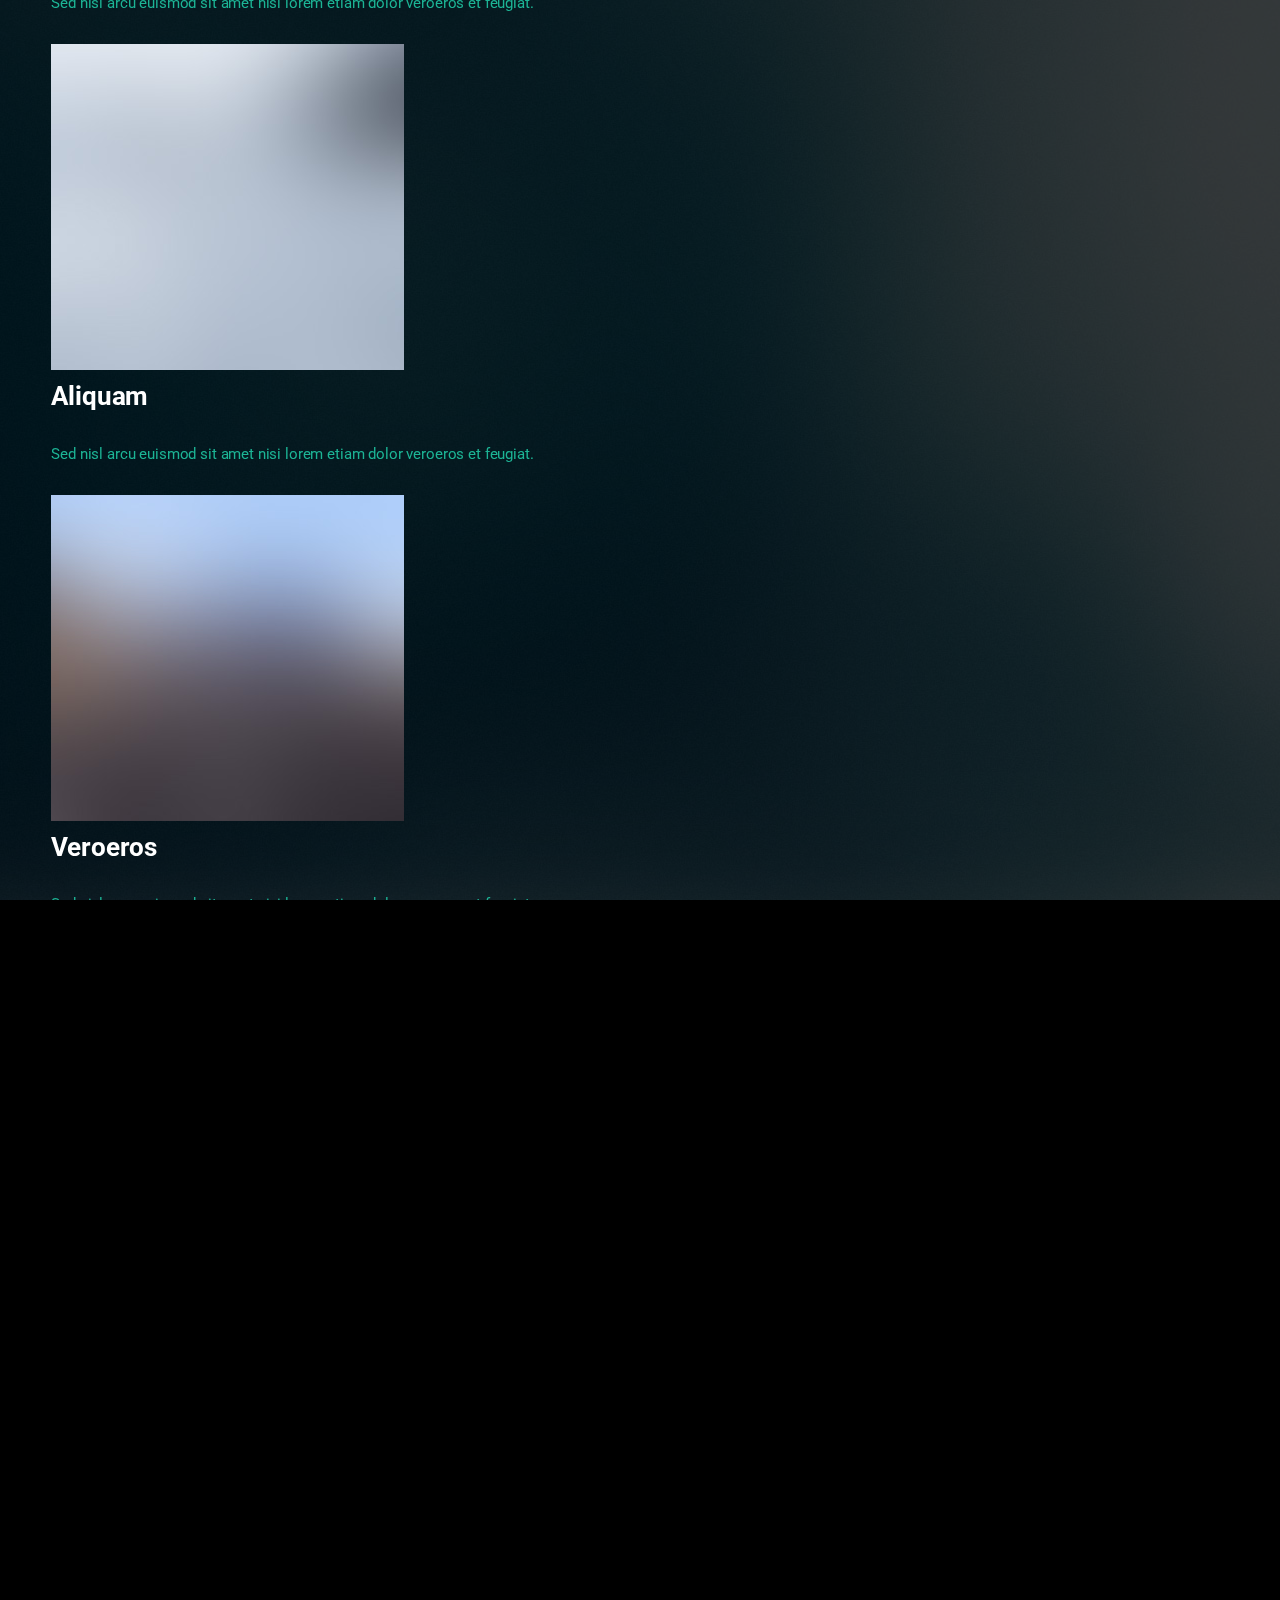
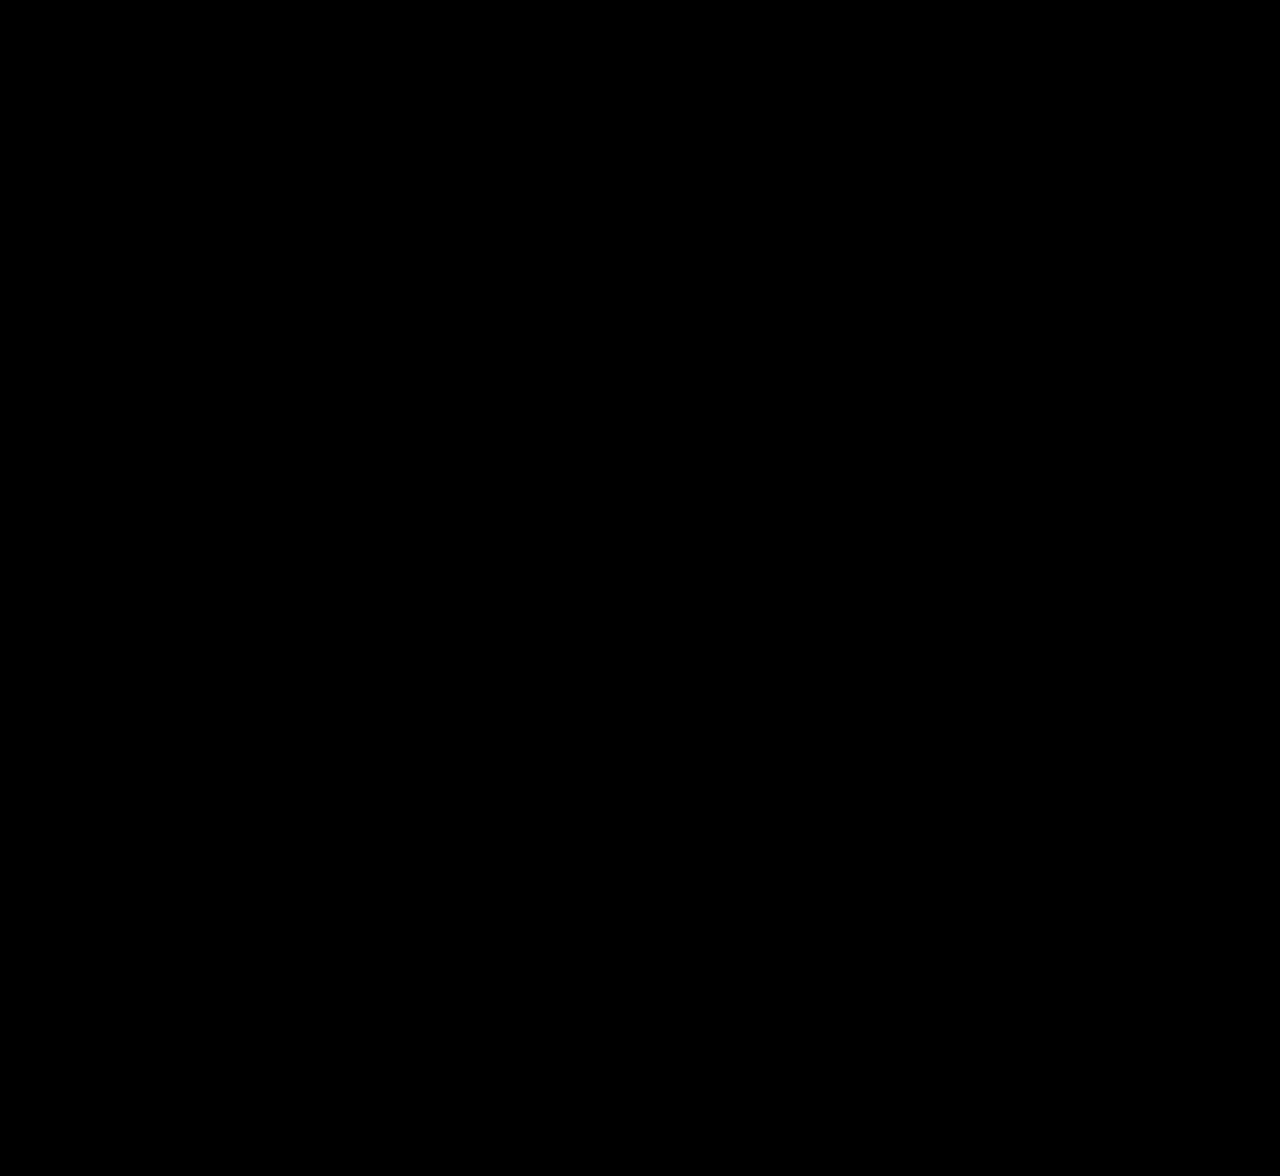
==== index.html @ b175c60c "changes" ====
<!DOCTYPE HTML>
<!--
	Phantom by HTML5 UP
	html5up.net | @n33co
	Free for personal and commercial use under the CCA 3.0 license (html5up.net/license)
-->
<html>
	<head>
		<title>Phantom by HTML5 UP</title>
		<meta charset="utf-8" />
		<meta name="viewport" content="width=device-width, initial-scale=1" />
		<!--[if lte IE 8]><script src="assets/js/ie/html5shiv.js"></script><![endif]-->
		<link rel="stylesheet" href="assets/css/main.css" />
		<!--[if lte IE 9]><link rel="stylesheet" href="assets/css/ie9.css" /><![endif]-->
		<!--[if lte IE 8]><link rel="stylesheet" href="assets/css/ie8.css" /><![endif]-->
	</head>
	<body>
		<!-- Wrapper -->
			<div id="wrapper">

				<!-- Header -->
					<header id="header">
						<div class="inner">

							<!-- Logo -->
								<a href="index.html" class="logo">
									<span class="symbol"><img src="images/logo.svg" alt="" /></span><span class="title">Phantom</span>
								</a>

							<!-- Nav -->
								<nav>
									<ul>
										<li><a href="#menu">Menu</a></li>
									</ul>
								</nav>

						</div>
					</header>

				<!-- Menu -->
					<nav id="menu">
						<h2>Menu</h2>
						<ul>
							<li><a href="index.html">Home</a></li>
							<li><a href="generic.html">Ipsum veroeros</a></li>
							<li><a href="generic.html">Tempus etiam</a></li>
							<li><a href="generic.html">Consequat dolor</a></li>
							<li><a href="elements.html">Elements</a></li>
						</ul>
					</nav>

				<!-- Main -->
					<div id="main">
						<div class="inner">
							<header>
								<h1>This is Phantom, a free, fully responsive site<br />
								template designed by <a href="http://html5up.net">HTML5 UP</a>.</h1>
								<p>Etiam quis viverra lorem, in semper lorem. Sed nisl arcu euismod sit amet nisi euismod sed cursus arcu elementum ipsum arcu vivamus quis venenatis orci lorem ipsum et magna feugiat veroeros aliquam. Lorem ipsum dolor sit amet nullam dolore.</p>
							</header>
							<section class="tiles">
								<article class="style1">
									<span class="image">
										<img src="http://i.imgur.com/igQpORi.jpg" alt="" />
									</span>
									<a href="generic.html">
										<h2>Magna</h2>
										<div class="content">
											<p>Sed nisl arcu euismod sit amet nisi lorem etiam dolor veroeros et feugiat.</p>
										</div>
									</a>
								</article>
								<article class="style2">
									<span class="image">
										<img src="<iframe width="560" height="315" src="https://www.youtube.com/embed/8dVjSvLzD1I" frameborder="0" allowfullscreen></iframe>" alt="" />
									</span>
									<a href="generic.html">
										<h2>Lorem</h2>
										<div class="content">
											<p>Sed nisl arcu euismod sit amet nisi lorem etiam dolor veroeros et feugiat.</p>
										</div>
									</a>
								</article>
								<article class="style3">
									<span class="image">
										<img src="images/pic03.jpg" alt="" />
									</span>
									<a href="generic.html">
										<h2>Feugiat</h2>
										<div class="content">
											<p>Sed nisl arcu euismod sit amet nisi lorem etiam dolor veroeros et feugiat.</p>
										</div>
									</a>
								</article>
								<article class="style4">
									<span class="image">
										<img src="images/pic04.jpg" alt="" />
									</span>
									<a href="generic.html">
										<h2>Tempus</h2>
										<div class="content">
											<p>Sed nisl arcu euismod sit amet nisi lorem etiam dolor veroeros et feugiat.</p>
										</div>
									</a>
								</article>
								<article class="style5">
									<span class="image">
										<img src="images/pic05.jpg" alt="" />
									</span>
									<a href="generic.html">
										<h2>Aliquam</h2>
										<div class="content">
											<p>Sed nisl arcu euismod sit amet nisi lorem etiam dolor veroeros et feugiat.</p>
										</div>
									</a>
								</article>
								<article class="style6">
									<span class="image">
										<img src="images/pic06.jpg" alt="" />
									</span>
									<a href="generic.html">
										<h2>Veroeros</h2>
										<div class="content">
											<p>Sed nisl arcu euismod sit amet nisi lorem etiam dolor veroeros et feugiat.</p>
										</div>
									</a>
								</article>
								<article class="style2">
									<span class="image">
										<img src="<iframe width="560" height="315" src="https://www.youtube.com/embed/8dVjSvLzD1I" frameborder="0" allowfullscreen></iframe>" alt" />
									</span>
									<a href="generic.html">
										<h2>Ipsum</h2>
										<div class="content">
											<p>Sed nisl arcu euismod sit amet nisi lorem etiam dolor veroeros et feugiat.</p>
										</div>
									</a>
								</article>
								<article class="style3">
									<span class="image">
										<img src="images/pic08.jpg" alt="" />
									</span>
									<a href="generic.html">
										<h2>Dolor</h2>
										<div class="content">
											<p>Sed nisl arcu euismod sit amet nisi lorem etiam dolor veroeros et feugiat.</p>
										</div>
									</a>
								</article>
								<article class="style1">
									<span class="image">
										<img src="images/pic09.jpg" alt="" />
									</span>
									<a href="generic.html">
										<h2>Nullam</h2>
										<div class="content">
											<p>Sed nisl arcu euismod sit amet nisi lorem etiam dolor veroeros et feugiat.</p>
										</div>
									</a>
								</article>
								<article class="style5">
									<span class="image">
										<img src="<iframe width="560" height="315" src="https://www.youtube.com/embed/8dVjSvLzD1I" frameborder="0" allowfullscreen></iframe>" alt="" />
									</span>
									<a href="generic.html">
										<h2>Ultricies</h2>
										<div class="content">
											<p>Sed nisl arcu euismod sit amet nisi lorem etiam dolor veroeros et feugiat.</p>
										</div>
									</a>
								</article>
								<article class="style6">
									<span class="image">
										<img src="http://i.imgur.com/igQpORi.jpg" alt="" />
									</span>
									<a href="generic.html">
										<h2>Dictum</h2>
										<div class="content">
											<p>Sed nisl arcu euismod sit amet nisi lorem etiam dolor veroeros et feugiat.</p>
										</div>
									</a>
								</article>
								<article class="style4">
									<span class="image">
										<img src="images/pic12.jpg" alt="" />
									</span>
									<a href="generic.html">
										<h2>Pretium</h2>
										<div class="content">
											<p>Sed nisl arcu euismod sit amet nisi lorem etiam dolor veroeros et feugiat.</p>
										</div>
									</a>
								</article>
							</section>
						</div>
					</div>

				<!-- Footer -->
					<footer id="footer">
						<div class="inner">
							<section>
								<h2>Get in touch</h2>
								<form method="post" action="#">
									<div class="field half first">
										<input type="text" name="name" id="name" placeholder="Name" />
									</div>
									<div class="field half">
										<input type="email" name="email" id="email" placeholder="Email" />
									</div>
									<div class="field">
										<textarea name="message" id="message" placeholder="Message"></textarea>
									</div>
									<ul class="actions">
										<li><input type="submit" value="Send" class="special" /></li>
									</ul>
								</form>
							</section>
							<section>
								<h2>Follow</h2>
								<ul class="icons">
									<li><a href="#" class="icon style2 fa-twitter"><span class="label">Twitter</span></a></li>
									<li><a href="#" class="icon style2 fa-facebook"><span class="label">Facebook</span></a></li>
									<li><a href="#" class="icon style2 fa-instagram"><span class="label">Instagram</span></a></li>
									<li><a href="#" class="icon style2 fa-dribbble"><span class="label">Dribbble</span></a></li>
									<li><a href="#" class="icon style2 fa-github"><span class="label">GitHub</span></a></li>
									<li><a href="#" class="icon style2 fa-500px"><span class="label">500px</span></a></li>
									<li><a href="#" class="icon style2 fa-phone"><span class="label">Phone</span></a></li>
									<li><a href="#" class="icon style2 fa-envelope-o"><span class="label">Email</span></a></li>
								</ul>
							</section>
							<ul class="copyright">
								<li>&copy; Untitled. All rights reserved</li><li>Design: <a href="http://html5up.net">HTML5 UP</a></li>
							</ul>
						</div>
					</footer>

			</div>

		<!-- Scripts -->
			<script src="assets/js/jquery.min.js"></script>
			<script src="assets/js/skel.min.js"></script>
			<script src="assets/js/util.js"></script>
			<!--[if lte IE 8]><script src="assets/js/ie/respond.min.js"></script><![endif]-->
			<script src="assets/js/main.js"></script>

	</body>
</html>
---- assets/css/main.css ----
@import url(font-awesome.min.css);
@import url("http://fonts.googleapis.com/css?family=Roboto:400,700");

/*
	Eventually by HTML5 UP
	html5up.net | @n33co
	Free for personal and commercial use under the CCA 3.0 license (html5up.net/license)
*/

/* Reset */

	html, body, div, span, applet, object, iframe, h1, h2, h3, h4, h5, h6, p, blockquote, pre, a, abbr, acronym, address, big, cite, code, del, dfn, em, img, ins, kbd, q, s, samp, small, strike, strong, sub, sup, tt, var, b, u, i, center, dl, dt, dd, ol, ul, li, fieldset, form, label, legend, table, caption, tbody, tfoot, thead, tr, th, td, article, aside, canvas, details, embed, figure, figcaption, footer, header, hgroup, menu, nav, output, ruby, section, summary, time, mark, audio, video {
		margin: 0;
		padding: 0;
		border: 0;
		font-size: 100%;
		font: inherit;
		vertical-align: baseline;
	}

	article, aside, details, figcaption, figure, footer, header, hgroup, menu, nav, section {
		display: block;
	}

	body {
		line-height: 1;
	}

	ol, ul {
		list-style: none;
	}

	blockquote, q {
		quotes: none;
	}

	blockquote:before, blockquote:after, q:before, q:after {
		content: '';
		content: none;
	}

	table {
		border-collapse: collapse;
		border-spacing: 0;
	}

	body {
		-webkit-text-size-adjust: none;
	}

/* Box Model */

	*, *:before, *:after {
		-moz-box-sizing: border-box;
		-webkit-box-sizing: border-box;
		box-sizing: border-box;
	}

/* Basic */

	@-ms-viewport {
		width: device-width;
	}

	body {
		-ms-overflow-style: scrollbar;
	}

	@media screen and (max-width: 480px) {

		html, body {
			min-width: 320px;
		}

	}

	html, body {
		height: 100%;
		overflow-x: hidden;
		width: 100%;
	}

		@media screen and (max-height: 640px) {

			html, body {
				height: auto;
				min-height: 100%;
			}

		}

	body {
		display: -moz-flex;
		display: -webkit-flex;
		display: -ms-flex;
		display: flex;
		-moz-flex-direction: column;
		-webkit-flex-direction: column;
		-ms-flex-direction: column;
		flex-direction: column;
		-moz-justify-content: center;
		-webkit-justify-content: center;
		-ms-justify-content: center;
		justify-content: center;
		background-color: #000;
		padding: 6em 4em 4em 4em;
	}

		body > * {
			position: relative;
			z-index: 2;
		}

		body.is-loading *, body.is-loading *:before, body.is-loading *:after {
			-moz-animation: none !important;
			-webkit-animation: none !important;
			-ms-animation: none !important;
			animation: none !important;
			-moz-transition: none !important;
			-webkit-transition: none !important;
			-ms-transition: none !important;
			transition: none !important;
		}

		@media screen and (max-width: 1680px) {

			body {
				padding: 6em 3.5em 3.5em 3.5em;
			}

		}

		@media screen and (max-width: 736px) {

			body {
				padding: 5em 2em 2em 2em;
			}

		}

		@media screen and (max-width: 360px) {

			body {
				padding: 5em 1.25em 1.25em 1.25em;
			}

		}

/* BG */

	#bg {
		-moz-transition: opacity 2s ease-in-out;
		-webkit-transition: opacity 2s ease-in-out;
		-ms-transition: opacity 2s ease-in-out;
		transition: opacity 2s ease-in-out;
		height: 100%;
		left: 0;
		opacity: 0.25;
		position: fixed;
		top: 0;
		width: 100%;
		z-index: 1;
	}

		#bg div {
			-moz-transition: opacity 3s ease, visibility 3s;
			-webkit-transition: opacity 3s ease, visibility 3s;
			-ms-transition: opacity 3s ease, visibility 3s;
			transition: opacity 3s ease, visibility 3s;
			background-size: cover;
			height: 100%;
			left: 0;
			opacity: 0;
			position: absolute;
			top: 0;
			visibility: hidden;
			width: 150%;
		}

			#bg div.visible {
				-moz-animation: bg 45s linear infinite;
				-webkit-animation: bg 45s linear infinite;
				-ms-animation: bg 45s linear infinite;
				animation: bg 45s linear infinite;
				opacity: 1;
				visibility: visible;
				z-index: 1;
			}

				#bg div.visible.top {
					z-index: 2;
				}

				@media screen and (max-width: 1280px) {

					#bg div.visible {
						-moz-animation: bg 29.25s linear infinite;
						-webkit-animation: bg 29.25s linear infinite;
						-ms-animation: bg 29.25s linear infinite;
						animation: bg 29.25s linear infinite;
					}

				}

				@media screen and (max-width: 736px) {

					#bg div.visible {
						-moz-animation: bg 18s linear infinite;
						-webkit-animation: bg 18s linear infinite;
						-ms-animation: bg 18s linear infinite;
						animation: bg 18s linear infinite;
					}

				}

			#bg div:only-child {
				-moz-animation-direction: alternate !important;
				-webkit-animation-direction: alternate !important;
				-ms-animation-direction: alternate !important;
				animation-direction: alternate !important;
			}

		body.is-loading #bg {
			opacity: 0;
		}

	@-moz-keyframes bg {
		0% {
			-moz-transform: translateX(0);
			-webkit-transform: translateX(0);
			-ms-transform: translateX(0);
			transform: translateX(0);
		}

		100% {
			-moz-transform: translateX(-25%);
			-webkit-transform: translateX(-25%);
			-ms-transform: translateX(-25%);
			transform: translateX(-25%);
		}
	}

	@-webkit-keyframes bg {
		0% {
			-moz-transform: translateX(0);
			-webkit-transform: translateX(0);
			-ms-transform: translateX(0);
			transform: translateX(0);
		}

		100% {
			-moz-transform: translateX(-25%);
			-webkit-transform: translateX(-25%);
			-ms-transform: translateX(-25%);
			transform: translateX(-25%);
		}
	}

	@-ms-keyframes bg {
		0% {
			-moz-transform: translateX(0);
			-webkit-transform: translateX(0);
			-ms-transform: translateX(0);
			transform: translateX(0);
		}

		100% {
			-moz-transform: translateX(-25%);
			-webkit-transform: translateX(-25%);
			-ms-transform: translateX(-25%);
			transform: translateX(-25%);
		}
	}

	@keyframes bg {
		0% {
			-moz-transform: translateX(0);
			-webkit-transform: translateX(0);
			-ms-transform: translateX(0);
			transform: translateX(0);
		}

		100% {
			-moz-transform: translateX(-25%);
			-webkit-transform: translateX(-25%);
			-ms-transform: translateX(-25%);
			transform: translateX(-25%);
		}
	}

/* Type */

	body, input, select, textarea {
		color: rgba(255, 255, 255, 0.75);
		font-family: "Roboto", sans-serif;
		font-size: 16pt;
		font-weight: 400;
		letter-spacing: -0.01em;
		line-height: 1.65em;
	}

		@media screen and (max-width: 1680px) {

			body, input, select, textarea {
				font-size: 12pt;
			}

		}

		@media screen and (max-width: 1280px) {

			body, input, select, textarea {
				font-size: 11pt;
			}

		}

		@media screen and (max-width: 980px) {

			body, input, select, textarea {
				font-size: 12pt;
			}

		}

		@media screen and (max-width: 736px) {

			body, input, select, textarea {
				font-size: 12pt;
			}

		}

		@media screen and (max-width: 480px) {

			body, input, select, textarea {
				font-size: 12pt;
			}

		}

	a {
		-moz-transition: border-bottom-color 0.2s ease, color 0.2s ease;
		-webkit-transition: border-bottom-color 0.2s ease, color 0.2s ease;
		-ms-transition: border-bottom-color 0.2s ease, color 0.2s ease;
		transition: border-bottom-color 0.2s ease, color 0.2s ease;
		border-bottom: dotted 1px rgba(255, 255, 255, 0.25);
		color: #1cb495;
		text-decoration: none;
	}

		a:hover {
			border-bottom-color: transparent;
			color: #1cb495 !important;
			text-decoration: none;
		}

	strong, b {
		color: #fff;
		font-weight: 700;
	}

	em, i {
		font-style: italic;
	}

	p {
		margin: 0 0 2em 0;
	}

	h1, h2, h3, h4, h5, h6 {
		color: #fff;
		font-weight: 700;
		line-height: 1em;
		margin: 0 0 1em 0;
	}

		h1 a, h2 a, h3 a, h4 a, h5 a, h6 a {
			color: inherit;
			text-decoration: none;
		}

	h1 {
		font-size: 2.5em;
		line-height: 1.25em;
	}

	h2 {
		font-size: 1.75em;
		line-height: 1.5em;
	}

	h3 {
		font-size: 1.35em;
		line-height: 1.5em;
	}

	h4 {
		font-size: 1.1em;
		line-height: 1.5em;
	}

	h5 {
		font-size: 0.9em;
		line-height: 1.5em;
	}

	h6 {
		font-size: 0.7em;
		line-height: 1.5em;
	}

	sub {
		font-size: 0.8em;
		position: relative;
		top: 0.5em;
	}

	sup {
		font-size: 0.8em;
		position: relative;
		top: -0.5em;
	}

	blockquote {
		border-left: solid 8px rgba(255, 255, 255, 0.35);
		font-style: italic;
		margin: 0 0 2em 0;
		padding: 0.5em 0 0.5em 2em;
	}

	code {
		background: rgba(255, 255, 255, 0.125);
		border-radius: 6px;
		border: solid 2px rgba(255, 255, 255, 0.35);
		font-family: "Courier New", monospace;
		font-size: 0.9em;
		margin: 0 0.25em;
		padding: 0.25em 0.65em;
	}

	pre {
		-webkit-overflow-scrolling: touch;
		font-family: "Courier New", monospace;
		font-size: 0.9em;
		margin: 0 0 2em 0;
	}

		pre code {
			display: block;
			line-height: 1.75em;
			padding: 1em 1.5em;
			overflow-x: auto;
		}

	hr {
		border: 0;
		border-bottom: solid 2px rgba(255, 255, 255, 0.35);
		margin: 2em 0;
	}

		hr.major {
			margin: 3em 0;
		}

/* Section/Article */

	section.special, article.special {
		text-align: center;
	}

	header p {
		color: rgba(255, 255, 255, 0.5);
		position: relative;
		margin: 0 0 1.5em 0;
	}

	header h2 + p {
		font-size: 1.25em;
		margin-top: -1em;
		line-height: 1.5em;
	}

	header h3 + p {
		font-size: 1.1em;
		margin-top: -0.8em;
		line-height: 1.5em;
	}

	header h4 + p,
	header h5 + p,
	header h6 + p {
		font-size: 0.9em;
		margin-top: -0.6em;
		line-height: 1.5em;
	}

	@media screen and (max-width: 980px) {

		header br {
			display: none;
		}

	}

	@media screen and (max-width: 736px) {

		header br {
			display: inline;
		}

	}

	@media screen and (max-width: 480px) {

		header br {
			display: none;
		}

	}

/* Icon */

	.icon {
		text-decoration: none;
		border-bottom: none;
		position: relative;
	}

		.icon:before {
			-moz-osx-font-smoothing: grayscale;
			-webkit-font-smoothing: antialiased;
			font-family: FontAwesome;
			font-style: normal;
			font-weight: normal;
			text-transform: none !important;
		}

		.icon > .label {
			display: none;
		}

/* List */

	ol {
		list-style: decimal;
		margin: 0 0 2em 0;
		padding-left: 1.25em;
	}

		ol li {
			padding-left: 0.25em;
		}

	ul {
		list-style: disc;
		margin: 0 0 2em 0;
		padding-left: 1em;
	}

		ul li {
			padding-left: 0.5em;
		}

		ul.icons {
			cursor: default;
			list-style: none;
			padding-left: 0;
		}

			ul.icons li {
				display: inline-block;
				padding: 0 1em 0 0;
			}

				ul.icons li:last-child {
					padding-right: 0;
				}

				ul.icons li .icon:before {
					font-size: 1.25em;
				}

				ul.icons li a {
					color: inherit;
				}

/* Form */

	form {
		margin: 0 0 2em 0;
	}

		form .message {
			text-decoration: none;
			-moz-transition: opacity 0.2s ease-in-out, -moz-transform 0.2s ease-in-out;
			-webkit-transition: opacity 0.2s ease-in-out, -webkit-transform 0.2s ease-in-out;
			-ms-transition: opacity 0.2s ease-in-out, -ms-transform 0.2s ease-in-out;
			transition: opacity 0.2s ease-in-out, transform 0.2s ease-in-out;
			-moz-transform: scale(1.05);
			-webkit-transform: scale(1.05);
			-ms-transform: scale(1.05);
			transform: scale(1.05);
			height: 2.75em;
			line-height: 2.75em;
			opacity: 0;
		}

			form .message:before {
				-moz-osx-font-smoothing: grayscale;
				-webkit-font-smoothing: antialiased;
				font-family: FontAwesome;
				font-style: normal;
				font-weight: normal;
				text-transform: none !important;
			}

			form .message:before {
				margin-right: 0.5em;
			}

			form .message.visible {
				-moz-transform: scale(1);
				-webkit-transform: scale(1);
				-ms-transform: scale(1);
				transform: scale(1);
				opacity: 1;
			}

			form .message.success {
				color: #1cb495;
			}

				form .message.success:before {
					content: '\f00c';
				}

			form .message.failure {
				color: #ff2361;
			}

				form .message.failure:before {
					content: '\f119';
				}

	label {
		color: #fff;
		display: block;
		font-size: 0.9em;
		font-weight: 700;
		margin: 0 0 1em 0;
	}

	@-moz-keyframes focus {
		0% {
			-moz-transform: scale(1);
			-webkit-transform: scale(1);
			-ms-transform: scale(1);
			transform: scale(1);
		}

		50% {
			-moz-transform: scale(1.025);
			-webkit-transform: scale(1.025);
			-ms-transform: scale(1.025);
			transform: scale(1.025);
		}

		100% {
			-moz-transform: scale(1);
			-webkit-transform: scale(1);
			-ms-transform: scale(1);
			transform: scale(1);
		}
	}

	@-webkit-keyframes focus {
		0% {
			-moz-transform: scale(1);
			-webkit-transform: scale(1);
			-ms-transform: scale(1);
			transform: scale(1);
		}

		50% {
			-moz-transform: scale(1.025);
			-webkit-transform: scale(1.025);
			-ms-transform: scale(1.025);
			transform: scale(1.025);
		}

		100% {
			-moz-transform: scale(1);
			-webkit-transform: scale(1);
			-ms-transform: scale(1);
			transform: scale(1);
		}
	}

	@-ms-keyframes focus {
		0% {
			-moz-transform: scale(1);
			-webkit-transform: scale(1);
			-ms-transform: scale(1);
			transform: scale(1);
		}

		50% {
			-moz-transform: scale(1.025);
			-webkit-transform: scale(1.025);
			-ms-transform: scale(1.025);
			transform: scale(1.025);
		}

		100% {
			-moz-transform: scale(1);
			-webkit-transform: scale(1);
			-ms-transform: scale(1);
			transform: scale(1);
		}
	}

	@keyframes focus {
		0% {
			-moz-transform: scale(1);
			-webkit-transform: scale(1);
			-ms-transform: scale(1);
			transform: scale(1);
		}

		50% {
			-moz-transform: scale(1.025);
			-webkit-transform: scale(1.025);
			-ms-transform: scale(1.025);
			transform: scale(1.025);
		}

		100% {
			-moz-transform: scale(1);
			-webkit-transform: scale(1);
			-ms-transform: scale(1);
			transform: scale(1);
		}
	}

	input[type="text"],
	input[type="password"],
	input[type="email"],
	select,
	textarea {
		-moz-appearance: none;
		-webkit-appearance: none;
		-ms-appearance: none;
		appearance: none;
		-moz-transform: scale(1);
		-webkit-transform: scale(1);
		-ms-transform: scale(1);
		transform: scale(1);
		-moz-transition: border-color 0.2s ease, background-color 0.2s ease;
		-webkit-transition: border-color 0.2s ease, background-color 0.2s ease;
		-ms-transition: border-color 0.2s ease, background-color 0.2s ease;
		transition: border-color 0.2s ease, background-color 0.2s ease;
		background-color: transparent;
		border-radius: 6px;
		border: none;
		border: solid 2px rgba(255, 255, 255, 0.35);
		color: inherit;
		display: block;
		outline: 0;
		padding: 0 1em;
		text-decoration: none;
		width: 100%;
	}

		input[type="text"]:invalid,
		input[type="password"]:invalid,
		input[type="email"]:invalid,
		select:invalid,
		textarea:invalid {
			box-shadow: none;
		}

		input[type="text"]:focus,
		input[type="password"]:focus,
		input[type="email"]:focus,
		select:focus,
		textarea:focus {
			-moz-animation: focus 0.1s;
			-webkit-animation: focus 0.1s;
			-ms-animation: focus 0.1s;
			animation: focus 0.1s;
			background-color: rgba(255, 255, 255, 0.125);
			border-color: #1cb495;
		}

	.select-wrapper {
		text-decoration: none;
		display: block;
		position: relative;
	}

		.select-wrapper:before {
			-moz-osx-font-smoothing: grayscale;
			-webkit-font-smoothing: antialiased;
			font-family: FontAwesome;
			font-style: normal;
			font-weight: normal;
			text-transform: none !important;
		}

		.select-wrapper:before {
			color: rgba(255, 255, 255, 0.35);
			content: '\f078';
			display: block;
			height: 2.75em;
			line-height: 2.75em;
			pointer-events: none;
			position: absolute;
			right: 0;
			text-align: center;
			top: 0;
			width: 2.75em;
		}

		.select-wrapper select::-ms-expand {
			display: none;
		}

	input[type="text"],
	input[type="password"],
	input[type="email"],
	select {
		height: 2.75em;
	}

	textarea {
		padding: 0.75em 1em;
	}

	input[type="checkbox"],
	input[type="radio"] {
		-moz-appearance: none;
		-webkit-appearance: none;
		-ms-appearance: none;
		appearance: none;
		display: block;
		float: left;
		margin-right: -2em;
		opacity: 0;
		width: 1em;
		z-index: -1;
	}

		input[type="checkbox"] + label,
		input[type="radio"] + label {
			text-decoration: none;
			color: rgba(255, 255, 255, 0.75);
			cursor: pointer;
			display: inline-block;
			font-size: 1em;
			font-weight: 400;
			padding-left: 2.4em;
			padding-right: 0.75em;
			position: relative;
		}

			input[type="checkbox"] + label:before,
			input[type="radio"] + label:before {
				-moz-osx-font-smoothing: grayscale;
				-webkit-font-smoothing: antialiased;
				font-family: FontAwesome;
				font-style: normal;
				font-weight: normal;
				text-transform: none !important;
			}

			input[type="checkbox"] + label:before,
			input[type="radio"] + label:before {
				background: rgba(255, 255, 255, 0.125);
				border-radius: 6px;
				border: solid 2px rgba(255, 255, 255, 0.35);
				content: '';
				display: inline-block;
				height: 1.65em;
				left: 0;
				line-height: 1.58125em;
				position: absolute;
				text-align: center;
				top: 0;
				width: 1.65em;
			}

		input[type="checkbox"]:checked + label:before,
		input[type="radio"]:checked + label:before {
			background: #1cb495;
			border-color: #1cb495;
			color: #ffffff;
			content: '\f00c';
		}

		input[type="checkbox"]:focus + label:before,
		input[type="radio"]:focus + label:before {
			border-color: #1cb495;
			box-shadow: 0 0 0 2px #1cb495;
		}

	input[type="checkbox"] + label:before {
		border-radius: 6px;
	}

	input[type="radio"] + label:before {
		border-radius: 100%;
	}

	::-webkit-input-placeholder {
		color: rgba(255, 255, 255, 0.5) !important;
		opacity: 1.0;
	}

	:-moz-placeholder {
		color: rgba(255, 255, 255, 0.5) !important;
		opacity: 1.0;
	}

	::-moz-placeholder {
		color: rgba(255, 255, 255, 0.5) !important;
		opacity: 1.0;
	}

	:-ms-input-placeholder {
		color: rgba(255, 255, 255, 0.5) !important;
		opacity: 1.0;
	}

	.formerize-placeholder {
		color: rgba(255, 255, 255, 0.5) !important;
		opacity: 1.0;
	}

/* Button */

	input[type="submit"],
	input[type="reset"],
	input[type="button"],
	button,
	.button {
		-moz-appearance: none;
		-webkit-appearance: none;
		-ms-appearance: none;
		appearance: none;
		-moz-transition: background-color 0.2s ease-in-out, color 0.2s ease-in-out, opacity 0.2s ease-in-out;
		-webkit-transition: background-color 0.2s ease-in-out, color 0.2s ease-in-out, opacity 0.2s ease-in-out;
		-ms-transition: background-color 0.2s ease-in-out, color 0.2s ease-in-out, opacity 0.2s ease-in-out;
		transition: background-color 0.2s ease-in-out, color 0.2s ease-in-out, opacity 0.2s ease-in-out;
		background-color: #1cb495;
		border-radius: 6px;
		border: 0;
		color: #ffffff !important;
		cursor: pointer;
		display: inline-block;
		font-weight: 700;
		height: 2.75em;
		line-height: 2.75em;
		padding: 0 1.125em;
		text-align: center;
		text-decoration: none;
		white-space: nowrap;
	}

		input[type="submit"]:hover,
		input[type="reset"]:hover,
		input[type="button"]:hover,
		button:hover,
		.button:hover {
			background-color: #1fcaa7;
		}

		input[type="submit"]:active,
		input[type="reset"]:active,
		input[type="button"]:active,
		button:active,
		.button:active {
			background-color: #199e83;
		}

		input[type="submit"].disabled, input[type="submit"]:disabled,
		input[type="reset"].disabled,
		input[type="reset"]:disabled,
		input[type="button"].disabled,
		input[type="button"]:disabled,
		button.disabled,
		button:disabled,
		.button.disabled,
		.button:disabled {
			opacity: 0.5;
		}

		@media screen and (max-width: 480px) {

			input[type="submit"],
			input[type="reset"],
			input[type="button"],
			button,
			.button {
				padding: 0;
			}

		}

/* Header */

	#header h1 {
		font-size: 3.25em;
		margin: 0 0 0.55em 0;
	}

	#header p {
		font-size: 1.35em;
		line-height: 1.65em;
	}

	#header a {
		color: inherit;
	}

	@media screen and (max-width: 736px) {

		#header h1 {
			font-size: 2em;
		}

		#header p {
			font-size: 1em;
		}

	}

	@media screen and (max-width: 480px) {

		#header {
			margin: 0 0 1em 0;
		}

	}

/* Signup Form */

	#signup-form {
		display: -moz-flex;
		display: -webkit-flex;
		display: -ms-flex;
		display: flex;
		position: relative;
	}

		#signup-form input[type="text"],
		#signup-form input[type="password"],
		#signup-form input[type="email"] {
			width: 18em;
		}

		#signup-form > * {
			margin: 0 0 0 1em;
		}

		#signup-form > :first-child {
			margin: 0 0 0 0;
		}

		@media screen and (max-width: 480px) {

			#signup-form {
				-moz-flex-direction: column;
				-webkit-flex-direction: column;
				-ms-flex-direction: column;
				flex-direction: column;
			}

				#signup-form input[type="type"],
				#signup-form input[type="password"],
				#signup-form input[type="email"] {
					width: 100%;
				}

				#signup-form > * {
					margin: 1.25em 0 0 0;
				}

				#signup-form .message {
					bottom: -1.5em;
					font-size: 0.9em;
					height: 1em;
					left: 0;
					line-height: inherit;
					margin-top: 0;
					position: absolute;
				}

		}

/* Footer */

	#footer {
		-moz-transition: opacity 0.5s ease-in-out;
		-webkit-transition: opacity 0.5s ease-in-out;
		-ms-transition: opacity 0.5s ease-in-out;
		transition: opacity 0.5s ease-in-out;
		bottom: 4em;
		color: rgba(255, 255, 255, 0.5);
		left: 4em;
		opacity: 0.5;
		position: absolute;
	}

		#footer .icons {
			margin: 0 0 0.5em 0;
		}

		#footer .copyright {
			font-size: 0.8em;
			list-style: none;
			padding: 0;
		}

			#footer .copyright li {
				border-left: solid 1px rgba(255, 255, 255, 0.25);
				display: inline-block;
				line-height: 1em;
				margin: 0 0 0 0.75em;
				padding: 0 0 0 0.75em;
			}

				#footer .copyright li:first-child {
					border-left: 0;
					margin-left: 0;
					padding-left: 0;
				}

			#footer .copyright a {
				color: inherit;
			}

		#footer:hover {
			opacity: 1;
		}

		#footer > :last-child {
			margin-bottom: 0;
		}

		@media screen and (max-width: 1680px) {

			#footer {
				bottom: 3.5em;
				left: 3.5em;
			}

		}

		@media screen and (max-width: 736px) {

			#footer {
				bottom: 2em;
				left: 2em;
			}

		}

		@media screen and (max-width: 360px) {

			#footer {
				bottom: 1.25em;
				left: 1.25em;
			}

		}

		@media screen and (max-height: 640px) {

			#footer {
				bottom: auto;
				left: auto;
				margin: 1em 0 0 0;
				position: relative;
			}

		}
---- assets/css/ie9.css ----
/*
	Eventually by HTML5 UP
	html5up.net | @n33co
	Free for personal and commercial use under the CCA 3.0 license (html5up.net/license)
*/

/* Signup Form */

	#signup-form > * {
		display: inline-block;
		vertical-align: top;
	}
---- assets/css/ie8.css ----
/*
	Eventually by HTML5 UP
	html5up.net | @n33co
	Free for personal and commercial use under the CCA 3.0 license (html5up.net/license)
*/

/* BG */

	#bg {
		-ms-filter: "progid:DXImageTransform.Microsoft.Alpha(Opacity=25)";
	}

/* Type */

	body, input, select, textarea {
		color: #fff;
	}

/* Form */

	input[type="text"],
	input[type="password"],
	input[type="email"],
	select,
	textarea {
		border: solid 2px #fff;
	}
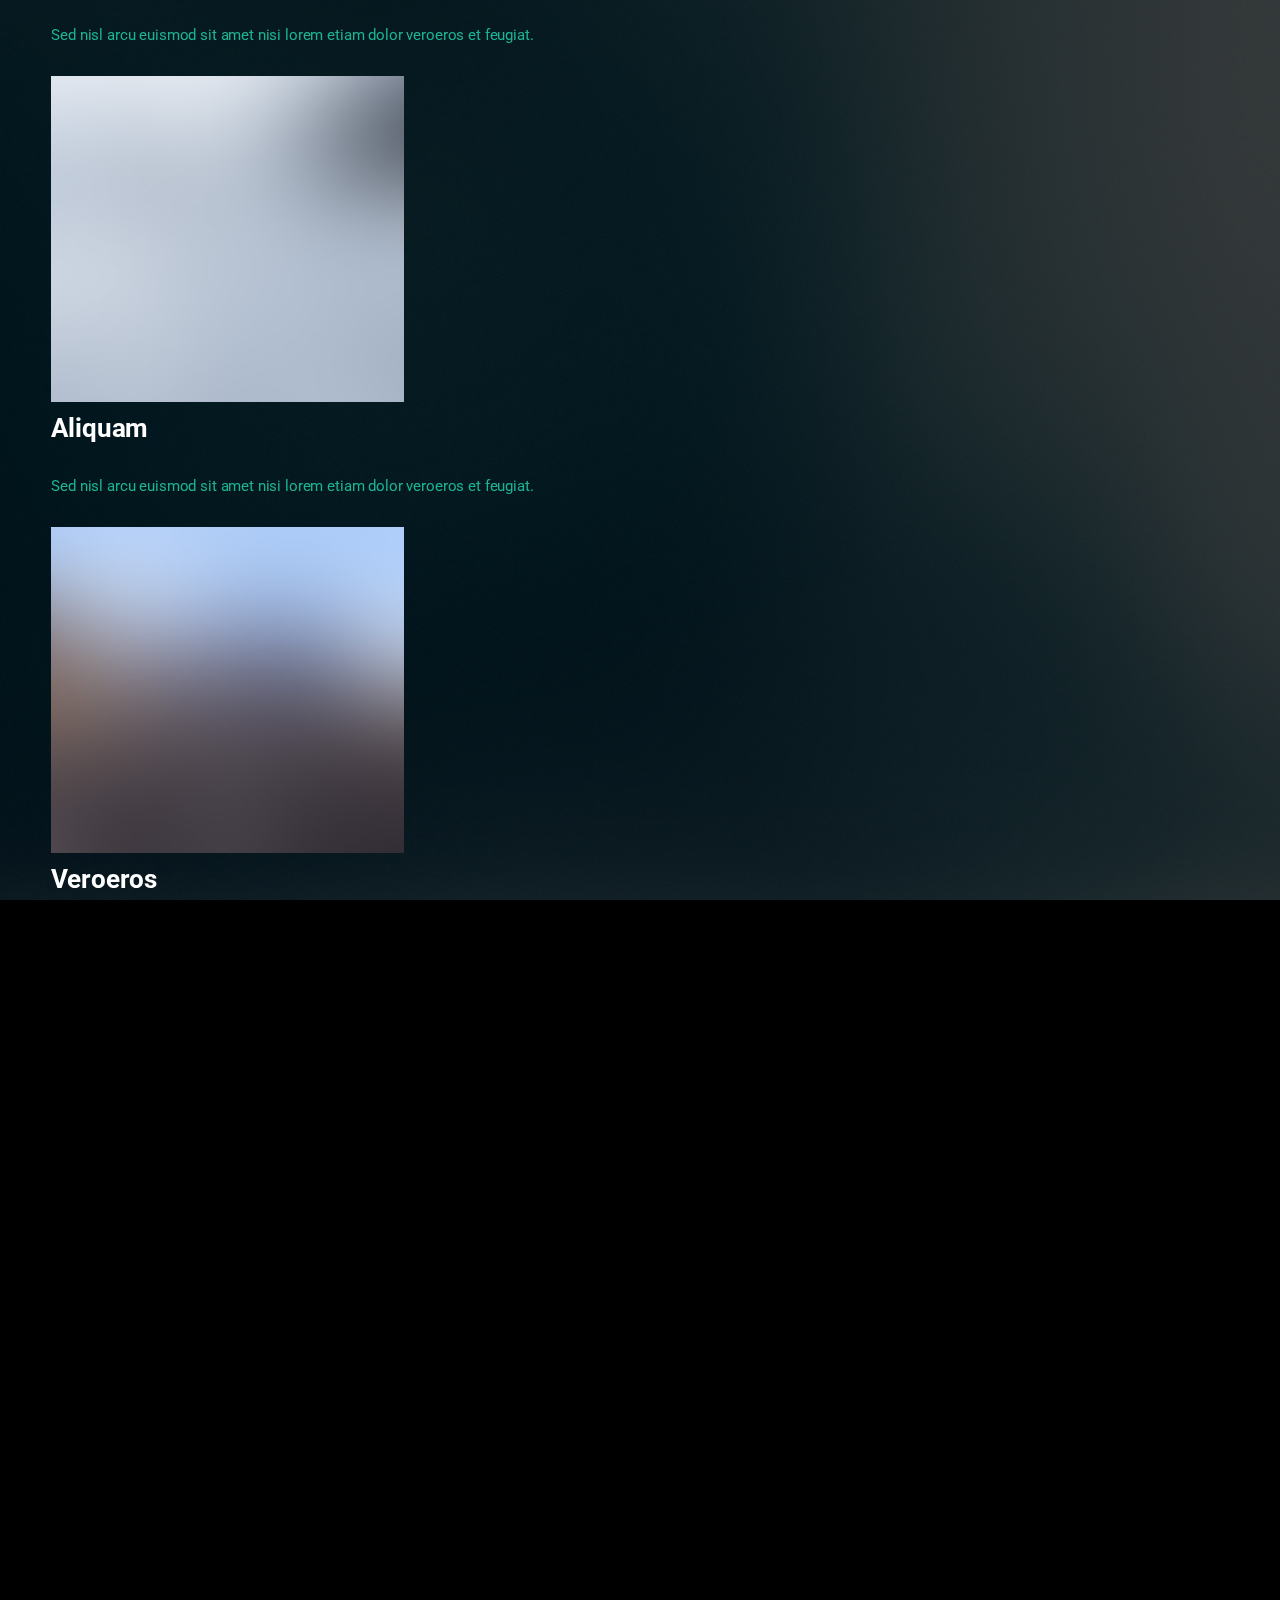
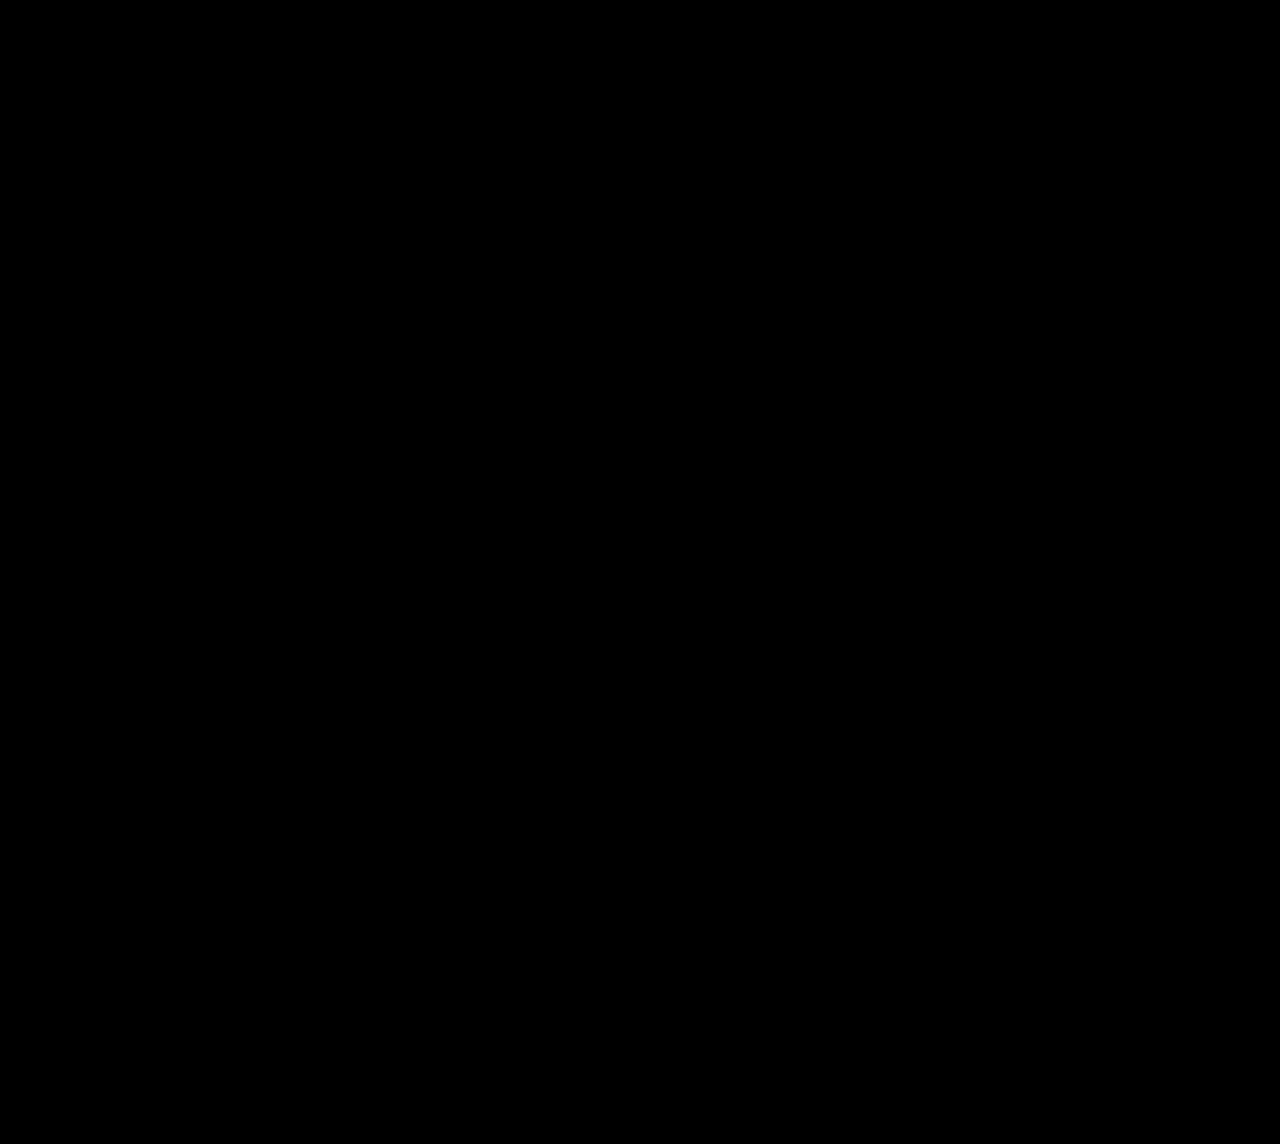
==== commit 2ca28eca: "UPLOAD" ====
--- a/index.html
+++ b/index.html
@@ -159,11 +159,9 @@
 								</article>
 								<article class="style5">
 									<span class="image">
-										<img src="<iframe width="560" height="315" src="https://www.youtube.com/embed/8dVjSvLzD1I" frameborder="0" allowfullscreen></iframe>" alt="" />
-									</span>
-									<a href="generic.html">
-										<h2>Ultricies</h2>
-										<div class="content">
+										<img src="<iframe width="560" height="315" src="https://www.youtube.com/embed/8dVjSvLzD1I" frameborder="0" allowfullscreen></iframe>
+
+									  <div class="content">
 											<p>Sed nisl arcu euismod sit amet nisi lorem etiam dolor veroeros et feugiat.</p>
 										</div>
 									</a>
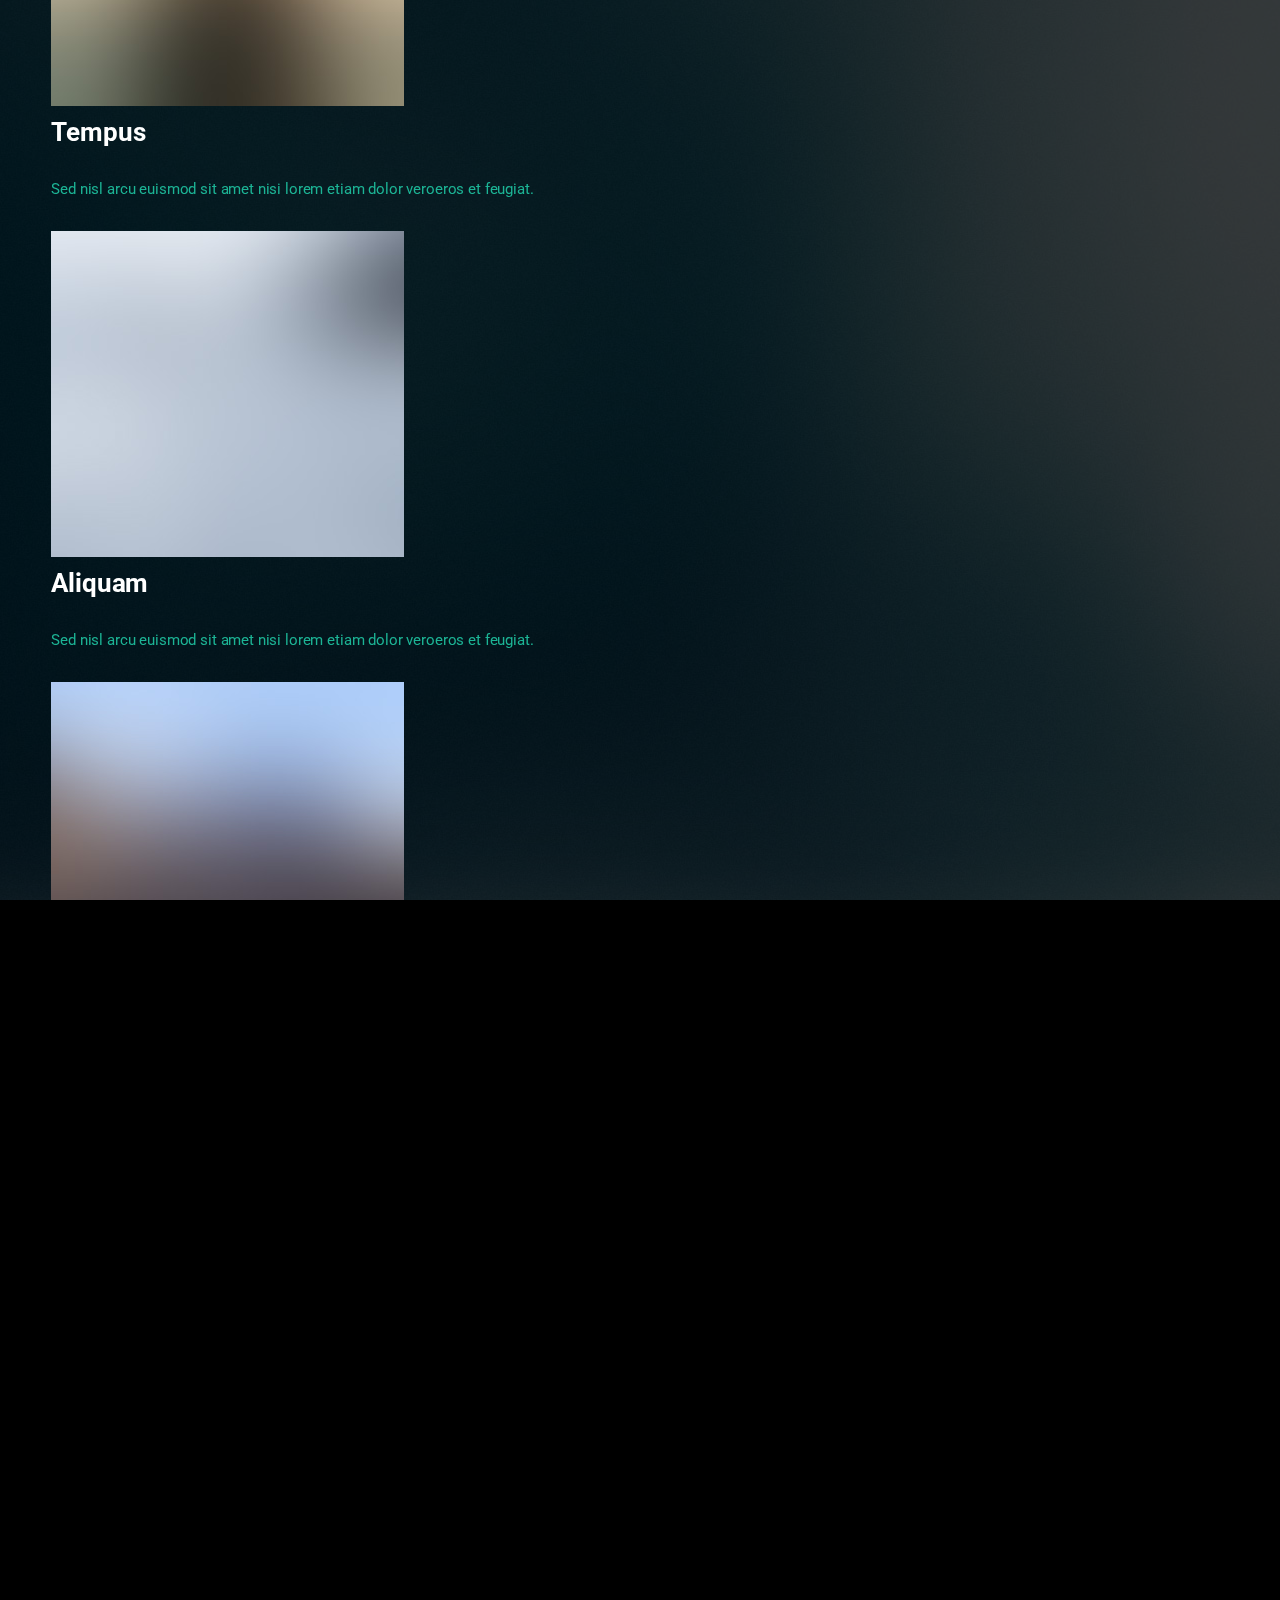
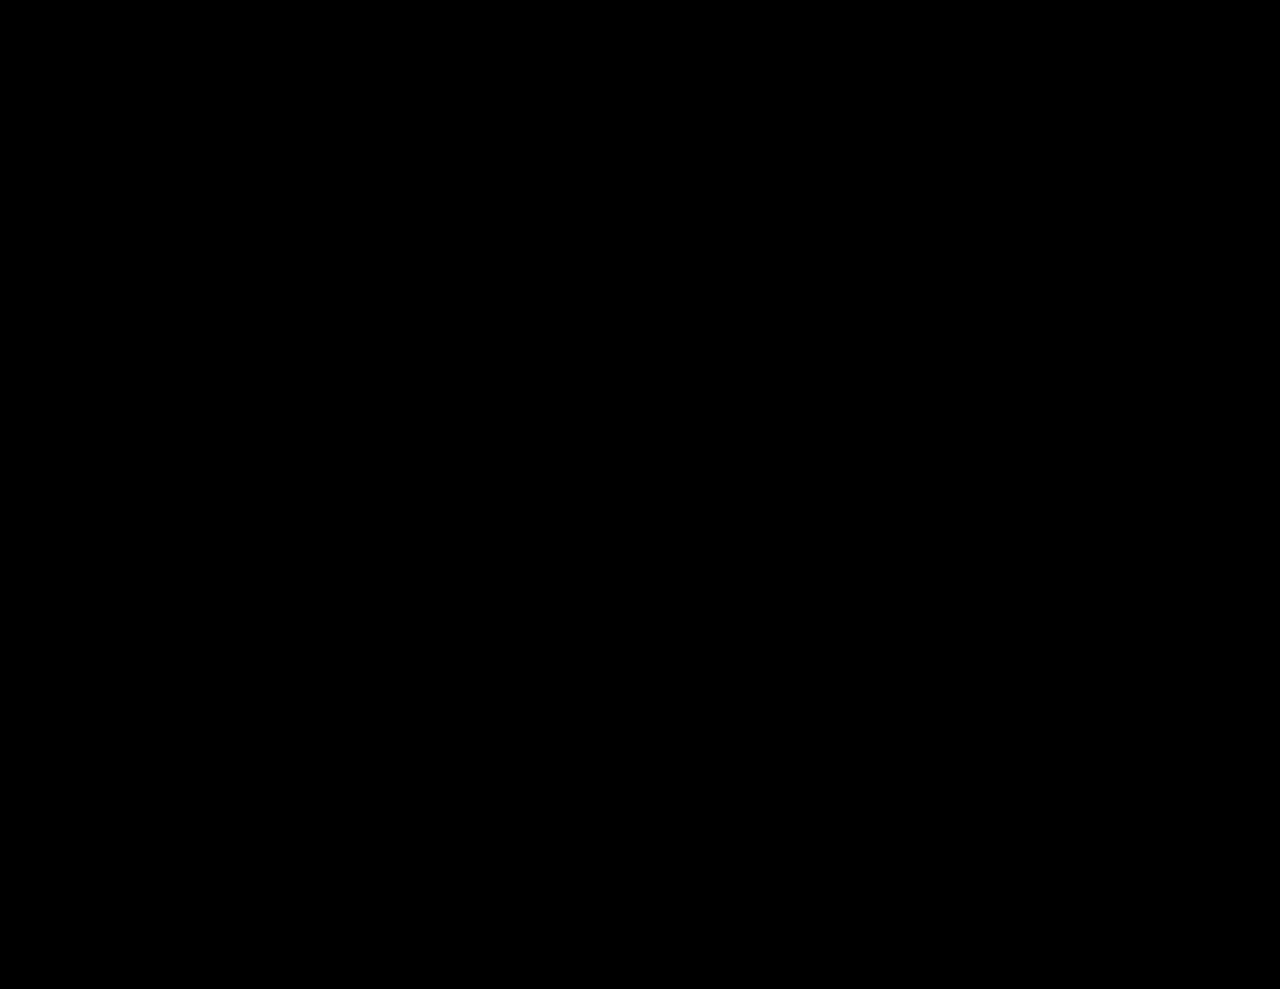
==== commit a25cf5b5: "upload" ====
--- a/index.html
+++ b/index.html
@@ -179,8 +179,8 @@
 								</article>
 								<article class="style4">
 									<span class="image">
-										<img src="images/pic12.jpg" alt="" />
-									</span>
+										<img src="https://thetomatos.com/wp-content/uploads/2016/02/free-elephant-clipart-clip-art-pictures-graphics-illustrations.gif" alt="" />
+									</span>images
 									<a href="generic.html">
 										<h2>Pretium</h2>
 										<div class="content">
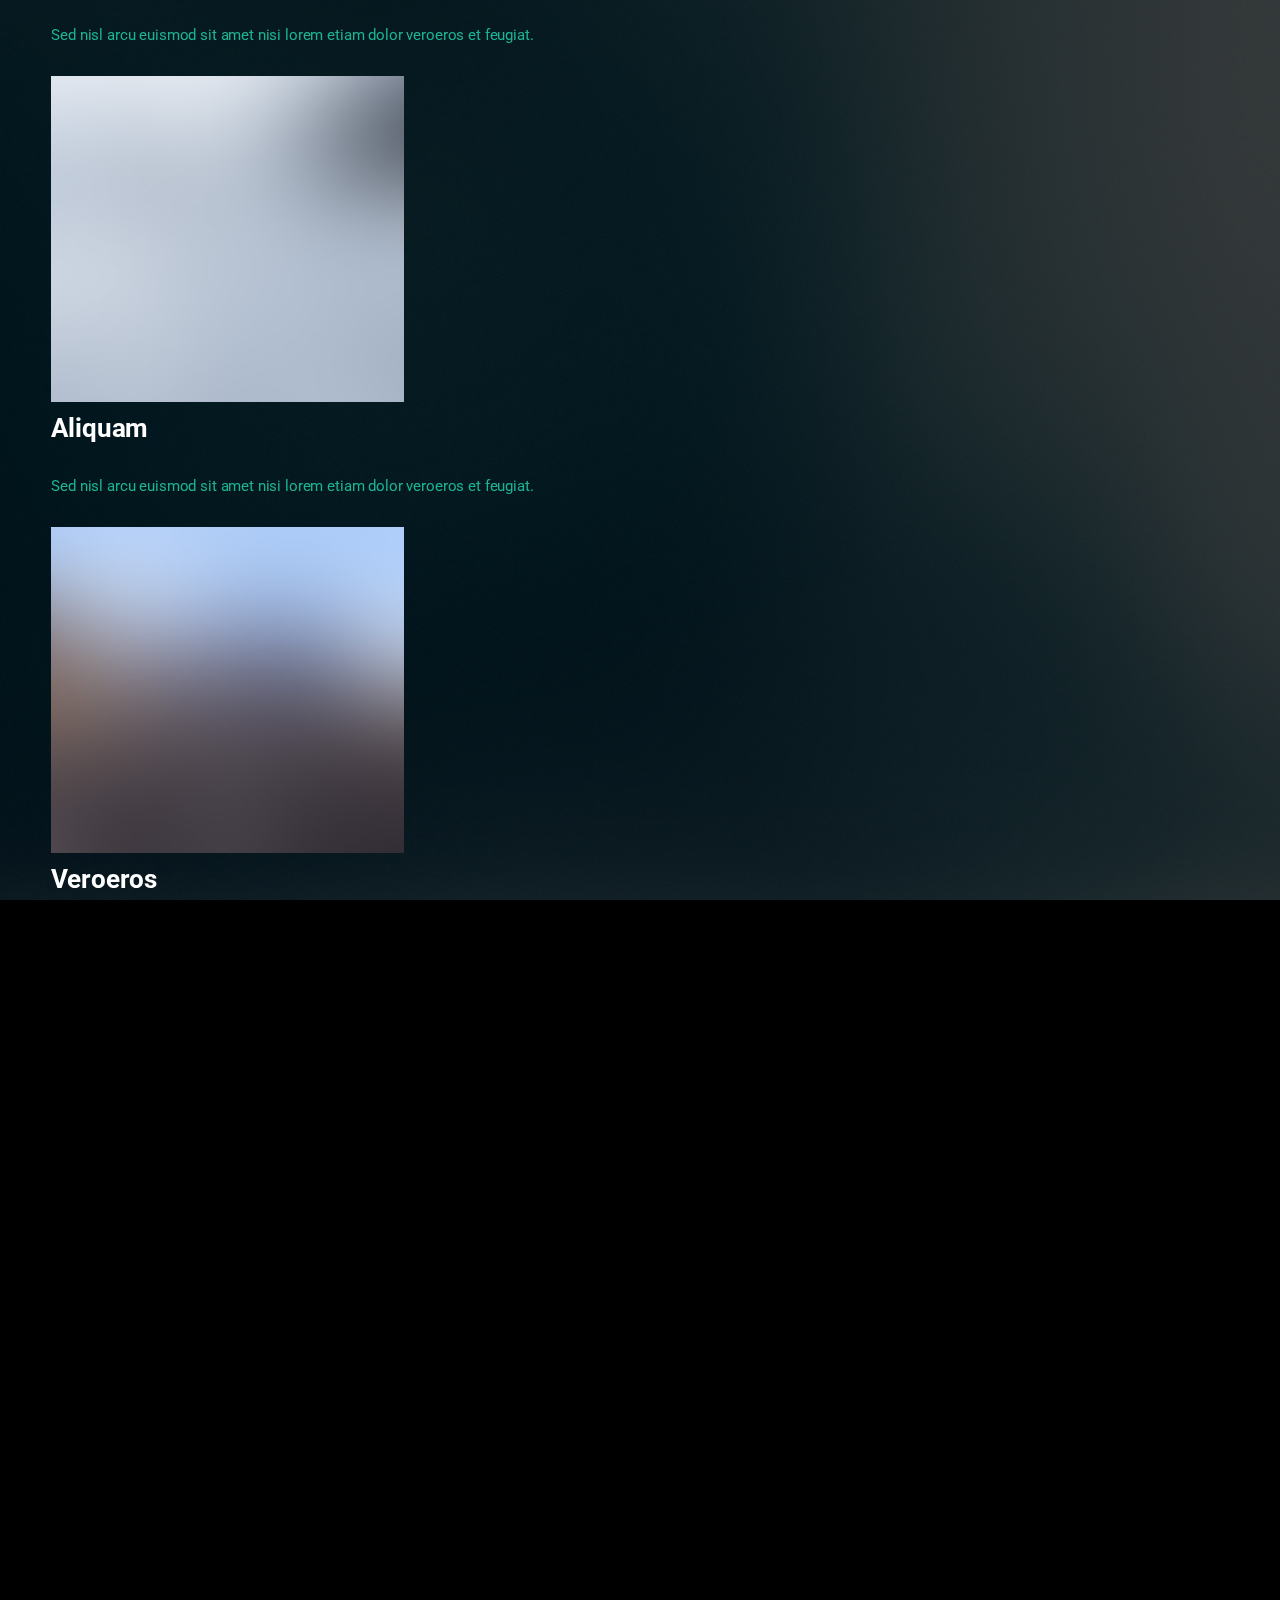
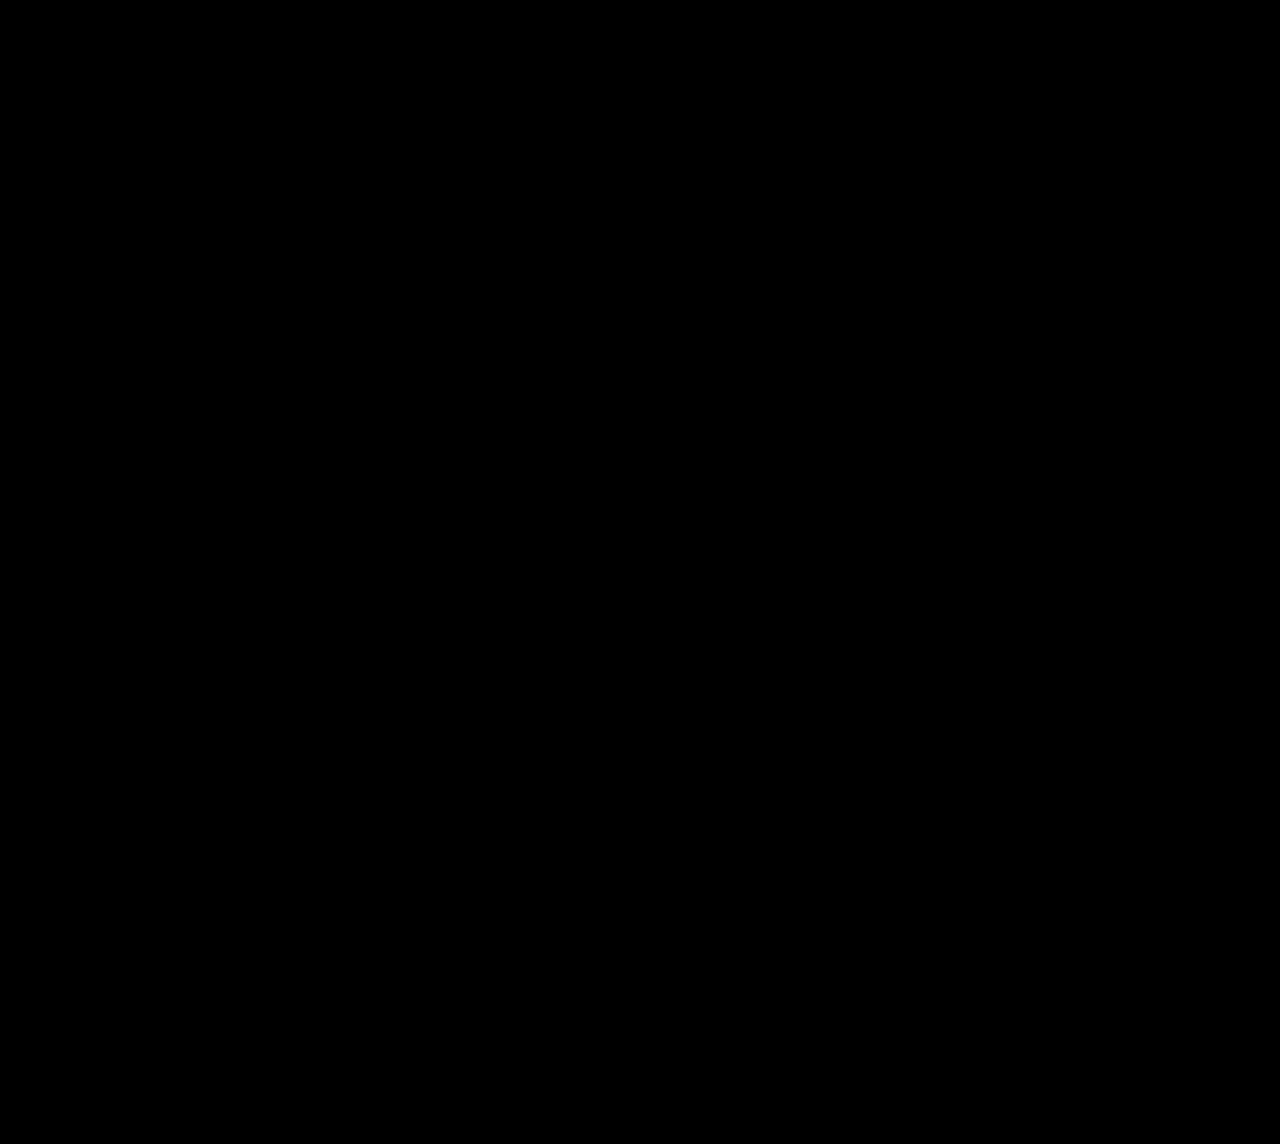
==== commit 4f05a452: "Revert "upload"" ====
--- a/index.html
+++ b/index.html
@@ -179,8 +179,8 @@
 								</article>
 								<article class="style4">
 									<span class="image">
-										<img src="https://thetomatos.com/wp-content/uploads/2016/02/free-elephant-clipart-clip-art-pictures-graphics-illustrations.gif" alt="" />
-									</span>images
+										<img src="images/pic12.jpg" alt="" />
+									</span>
 									<a href="generic.html">
 										<h2>Pretium</h2>
 										<div class="content">
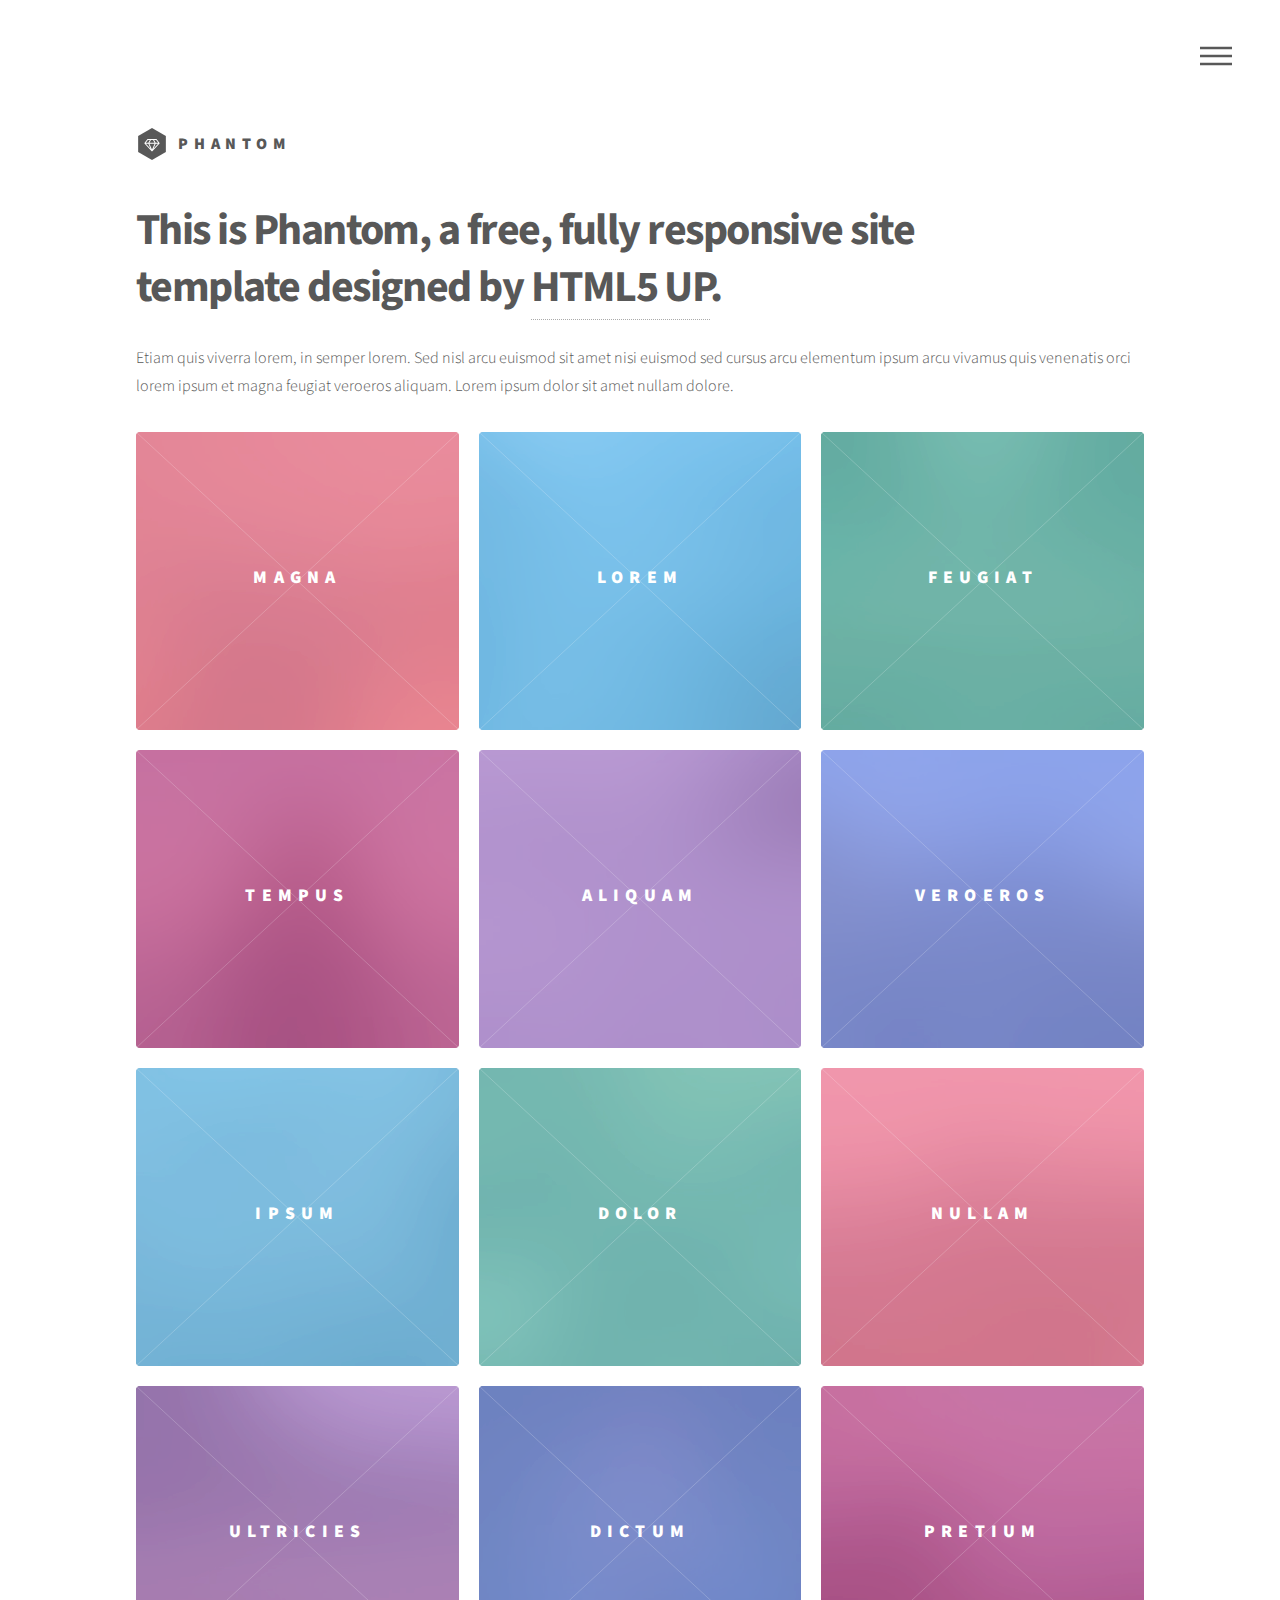
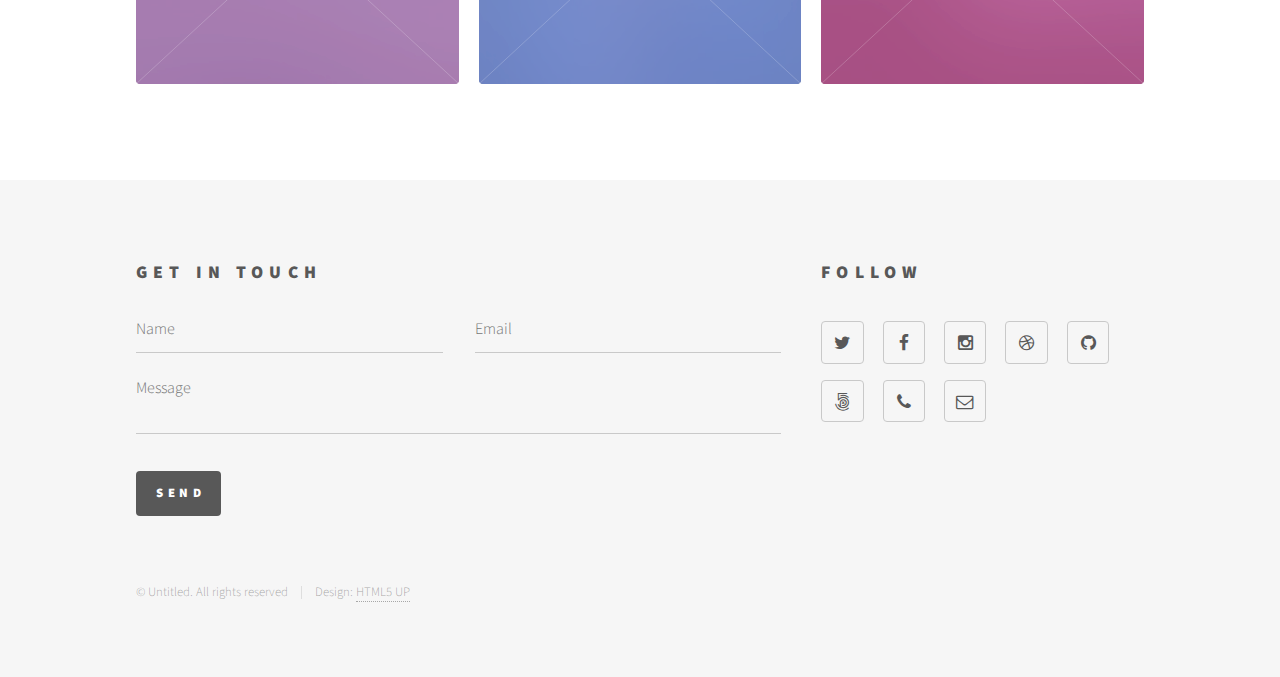
==== commit e1cd5f63: "upload" ====
--- a/index.html
+++ b/index.html
@@ -60,7 +60,7 @@
 							<section class="tiles">
 								<article class="style1">
 									<span class="image">
-										<img src="http://i.imgur.com/igQpORi.jpg" alt="" />
+										<img src="images/pic01.jpg" alt="" />
 									</span>
 									<a href="generic.html">
 										<h2>Magna</h2>
@@ -71,7 +71,7 @@
 								</article>
 								<article class="style2">
 									<span class="image">
-										<img src="<iframe width="560" height="315" src="https://www.youtube.com/embed/8dVjSvLzD1I" frameborder="0" allowfullscreen></iframe>" alt="" />
+										<img src="images/pic02.jpg" alt="" />
 									</span>
 									<a href="generic.html">
 										<h2>Lorem</h2>
@@ -126,7 +126,7 @@
 								</article>
 								<article class="style2">
 									<span class="image">
-										<img src="<iframe width="560" height="315" src="https://www.youtube.com/embed/8dVjSvLzD1I" frameborder="0" allowfullscreen></iframe>" alt" />
+										<img src="images/pic07.jpg" alt="" />
 									</span>
 									<a href="generic.html">
 										<h2>Ipsum</h2>
@@ -159,16 +159,18 @@
 								</article>
 								<article class="style5">
 									<span class="image">
-										<img src="<iframe width="560" height="315" src="https://www.youtube.com/embed/8dVjSvLzD1I" frameborder="0" allowfullscreen></iframe>
-
-									  <div class="content">
+										<img src="images/pic10.jpg" alt="" />
+									</span>
+									<a href="generic.html">
+										<h2>Ultricies</h2>
+										<div class="content">
 											<p>Sed nisl arcu euismod sit amet nisi lorem etiam dolor veroeros et feugiat.</p>
 										</div>
 									</a>
 								</article>
 								<article class="style6">
 									<span class="image">
-										<img src="http://i.imgur.com/igQpORi.jpg" alt="" />
+										<img src="images/pic11.jpg" alt="" />
 									</span>
 									<a href="generic.html">
 										<h2>Dictum</h2>
--- a/assets/css/main.css
+++ b/assets/css/main.css
@@ -1,8 +1,8 @@
 @import url(font-awesome.min.css);
-@import url("http://fonts.googleapis.com/css?family=Roboto:400,700");
+@import url("http://fonts.googleapis.com/css?family=Source+Sans+Pro:300,700,900");
 
 /*
-	Eventually by HTML5 UP
+	Phantom by HTML5 UP
 	html5up.net | @n33co
 	Free for personal and commercial use under the CCA 3.0 license (html5up.net/license)
 */
@@ -56,6 +56,1554 @@
 		box-sizing: border-box;
 	}
 
+/* Grid */
+
+	.row {
+		border-bottom: solid 1px transparent;
+		-moz-box-sizing: border-box;
+		-webkit-box-sizing: border-box;
+		box-sizing: border-box;
+	}
+
+	.row > * {
+		float: left;
+		-moz-box-sizing: border-box;
+		-webkit-box-sizing: border-box;
+		box-sizing: border-box;
+	}
+
+	.row:after, .row:before {
+		content: '';
+		display: block;
+		clear: both;
+		height: 0;
+	}
+
+	.row.uniform > * > :first-child {
+		margin-top: 0;
+	}
+
+	.row.uniform > * > :last-child {
+		margin-bottom: 0;
+	}
+
+	.row.\30 \25 > * {
+		padding: 0 0 0 0em;
+	}
+
+	.row.\30 \25 {
+		margin: 0 0 -1px 0em;
+	}
+
+	.row.uniform.\30 \25 > * {
+		padding: 0em 0 0 0em;
+	}
+
+	.row.uniform.\30 \25 {
+		margin: 0em 0 -1px 0em;
+	}
+
+	.row > * {
+		padding: 0 0 0 2em;
+	}
+
+	.row {
+		margin: 0 0 -1px -2em;
+	}
+
+	.row.uniform > * {
+		padding: 2em 0 0 2em;
+	}
+
+	.row.uniform {
+		margin: -2em 0 -1px -2em;
+	}
+
+	.row.\32 00\25 > * {
+		padding: 0 0 0 4em;
+	}
+
+	.row.\32 00\25 {
+		margin: 0 0 -1px -4em;
+	}
+
+	.row.uniform.\32 00\25 > * {
+		padding: 4em 0 0 4em;
+	}
+
+	.row.uniform.\32 00\25 {
+		margin: -4em 0 -1px -4em;
+	}
+
+	.row.\31 50\25 > * {
+		padding: 0 0 0 3em;
+	}
+
+	.row.\31 50\25 {
+		margin: 0 0 -1px -3em;
+	}
+
+	.row.uniform.\31 50\25 > * {
+		padding: 3em 0 0 3em;
+	}
+
+	.row.uniform.\31 50\25 {
+		margin: -3em 0 -1px -3em;
+	}
+
+	.row.\35 0\25 > * {
+		padding: 0 0 0 1em;
+	}
+
+	.row.\35 0\25 {
+		margin: 0 0 -1px -1em;
+	}
+
+	.row.uniform.\35 0\25 > * {
+		padding: 1em 0 0 1em;
+	}
+
+	.row.uniform.\35 0\25 {
+		margin: -1em 0 -1px -1em;
+	}
+
+	.row.\32 5\25 > * {
+		padding: 0 0 0 0.5em;
+	}
+
+	.row.\32 5\25 {
+		margin: 0 0 -1px -0.5em;
+	}
+
+	.row.uniform.\32 5\25 > * {
+		padding: 0.5em 0 0 0.5em;
+	}
+
+	.row.uniform.\32 5\25 {
+		margin: -0.5em 0 -1px -0.5em;
+	}
+
+	.\31 2u, .\31 2u\24 {
+		width: 100%;
+		clear: none;
+		margin-left: 0;
+	}
+
+	.\31 1u, .\31 1u\24 {
+		width: 91.6666666667%;
+		clear: none;
+		margin-left: 0;
+	}
+
+	.\31 0u, .\31 0u\24 {
+		width: 83.3333333333%;
+		clear: none;
+		margin-left: 0;
+	}
+
+	.\39 u, .\39 u\24 {
+		width: 75%;
+		clear: none;
+		margin-left: 0;
+	}
+
+	.\38 u, .\38 u\24 {
+		width: 66.6666666667%;
+		clear: none;
+		margin-left: 0;
+	}
+
+	.\37 u, .\37 u\24 {
+		width: 58.3333333333%;
+		clear: none;
+		margin-left: 0;
+	}
+
+	.\36 u, .\36 u\24 {
+		width: 50%;
+		clear: none;
+		margin-left: 0;
+	}
+
+	.\35 u, .\35 u\24 {
+		width: 41.6666666667%;
+		clear: none;
+		margin-left: 0;
+	}
+
+	.\34 u, .\34 u\24 {
+		width: 33.3333333333%;
+		clear: none;
+		margin-left: 0;
+	}
+
+	.\33 u, .\33 u\24 {
+		width: 25%;
+		clear: none;
+		margin-left: 0;
+	}
+
+	.\32 u, .\32 u\24 {
+		width: 16.6666666667%;
+		clear: none;
+		margin-left: 0;
+	}
+
+	.\31 u, .\31 u\24 {
+		width: 8.3333333333%;
+		clear: none;
+		margin-left: 0;
+	}
+
+	.\31 2u\24 + *,
+	.\31 1u\24 + *,
+	.\31 0u\24 + *,
+	.\39 u\24 + *,
+	.\38 u\24 + *,
+	.\37 u\24 + *,
+	.\36 u\24 + *,
+	.\35 u\24 + *,
+	.\34 u\24 + *,
+	.\33 u\24 + *,
+	.\32 u\24 + *,
+	.\31 u\24 + * {
+		clear: left;
+	}
+
+	.\-11u {
+		margin-left: 91.66667%;
+	}
+
+	.\-10u {
+		margin-left: 83.33333%;
+	}
+
+	.\-9u {
+		margin-left: 75%;
+	}
+
+	.\-8u {
+		margin-left: 66.66667%;
+	}
+
+	.\-7u {
+		margin-left: 58.33333%;
+	}
+
+	.\-6u {
+		margin-left: 50%;
+	}
+
+	.\-5u {
+		margin-left: 41.66667%;
+	}
+
+	.\-4u {
+		margin-left: 33.33333%;
+	}
+
+	.\-3u {
+		margin-left: 25%;
+	}
+
+	.\-2u {
+		margin-left: 16.66667%;
+	}
+
+	.\-1u {
+		margin-left: 8.33333%;
+	}
+
+	@media screen and (max-width: 1680px) {
+
+		.row > * {
+			padding: 0 0 0 2em;
+		}
+
+		.row {
+			margin: 0 0 -1px -2em;
+		}
+
+		.row.uniform > * {
+			padding: 2em 0 0 2em;
+		}
+
+		.row.uniform {
+			margin: -2em 0 -1px -2em;
+		}
+
+		.row.\32 00\25 > * {
+			padding: 0 0 0 4em;
+		}
+
+		.row.\32 00\25 {
+			margin: 0 0 -1px -4em;
+		}
+
+		.row.uniform.\32 00\25 > * {
+			padding: 4em 0 0 4em;
+		}
+
+		.row.uniform.\32 00\25 {
+			margin: -4em 0 -1px -4em;
+		}
+
+		.row.\31 50\25 > * {
+			padding: 0 0 0 3em;
+		}
+
+		.row.\31 50\25 {
+			margin: 0 0 -1px -3em;
+		}
+
+		.row.uniform.\31 50\25 > * {
+			padding: 3em 0 0 3em;
+		}
+
+		.row.uniform.\31 50\25 {
+			margin: -3em 0 -1px -3em;
+		}
+
+		.row.\35 0\25 > * {
+			padding: 0 0 0 1em;
+		}
+
+		.row.\35 0\25 {
+			margin: 0 0 -1px -1em;
+		}
+
+		.row.uniform.\35 0\25 > * {
+			padding: 1em 0 0 1em;
+		}
+
+		.row.uniform.\35 0\25 {
+			margin: -1em 0 -1px -1em;
+		}
+
+		.row.\32 5\25 > * {
+			padding: 0 0 0 0.5em;
+		}
+
+		.row.\32 5\25 {
+			margin: 0 0 -1px -0.5em;
+		}
+
+		.row.uniform.\32 5\25 > * {
+			padding: 0.5em 0 0 0.5em;
+		}
+
+		.row.uniform.\32 5\25 {
+			margin: -0.5em 0 -1px -0.5em;
+		}
+
+		.\31 2u\28xlarge\29, .\31 2u\24\28xlarge\29 {
+			width: 100%;
+			clear: none;
+			margin-left: 0;
+		}
+
+		.\31 1u\28xlarge\29, .\31 1u\24\28xlarge\29 {
+			width: 91.6666666667%;
+			clear: none;
+			margin-left: 0;
+		}
+
+		.\31 0u\28xlarge\29, .\31 0u\24\28xlarge\29 {
+			width: 83.3333333333%;
+			clear: none;
+			margin-left: 0;
+		}
+
+		.\39 u\28xlarge\29, .\39 u\24\28xlarge\29 {
+			width: 75%;
+			clear: none;
+			margin-left: 0;
+		}
+
+		.\38 u\28xlarge\29, .\38 u\24\28xlarge\29 {
+			width: 66.6666666667%;
+			clear: none;
+			margin-left: 0;
+		}
+
+		.\37 u\28xlarge\29, .\37 u\24\28xlarge\29 {
+			width: 58.3333333333%;
+			clear: none;
+			margin-left: 0;
+		}
+
+		.\36 u\28xlarge\29, .\36 u\24\28xlarge\29 {
+			width: 50%;
+			clear: none;
+			margin-left: 0;
+		}
+
+		.\35 u\28xlarge\29, .\35 u\24\28xlarge\29 {
+			width: 41.6666666667%;
+			clear: none;
+			margin-left: 0;
+		}
+
+		.\34 u\28xlarge\29, .\34 u\24\28xlarge\29 {
+			width: 33.3333333333%;
+			clear: none;
+			margin-left: 0;
+		}
+
+		.\33 u\28xlarge\29, .\33 u\24\28xlarge\29 {
+			width: 25%;
+			clear: none;
+			margin-left: 0;
+		}
+
+		.\32 u\28xlarge\29, .\32 u\24\28xlarge\29 {
+			width: 16.6666666667%;
+			clear: none;
+			margin-left: 0;
+		}
+
+		.\31 u\28xlarge\29, .\31 u\24\28xlarge\29 {
+			width: 8.3333333333%;
+			clear: none;
+			margin-left: 0;
+		}
+
+		.\31 2u\24\28xlarge\29 + *,
+		.\31 1u\24\28xlarge\29 + *,
+		.\31 0u\24\28xlarge\29 + *,
+		.\39 u\24\28xlarge\29 + *,
+		.\38 u\24\28xlarge\29 + *,
+		.\37 u\24\28xlarge\29 + *,
+		.\36 u\24\28xlarge\29 + *,
+		.\35 u\24\28xlarge\29 + *,
+		.\34 u\24\28xlarge\29 + *,
+		.\33 u\24\28xlarge\29 + *,
+		.\32 u\24\28xlarge\29 + *,
+		.\31 u\24\28xlarge\29 + * {
+			clear: left;
+		}
+
+		.\-11u\28xlarge\29 {
+			margin-left: 91.66667%;
+		}
+
+		.\-10u\28xlarge\29 {
+			margin-left: 83.33333%;
+		}
+
+		.\-9u\28xlarge\29 {
+			margin-left: 75%;
+		}
+
+		.\-8u\28xlarge\29 {
+			margin-left: 66.66667%;
+		}
+
+		.\-7u\28xlarge\29 {
+			margin-left: 58.33333%;
+		}
+
+		.\-6u\28xlarge\29 {
+			margin-left: 50%;
+		}
+
+		.\-5u\28xlarge\29 {
+			margin-left: 41.66667%;
+		}
+
+		.\-4u\28xlarge\29 {
+			margin-left: 33.33333%;
+		}
+
+		.\-3u\28xlarge\29 {
+			margin-left: 25%;
+		}
+
+		.\-2u\28xlarge\29 {
+			margin-left: 16.66667%;
+		}
+
+		.\-1u\28xlarge\29 {
+			margin-left: 8.33333%;
+		}
+
+	}
+
+	@media screen and (max-width: 1280px) {
+
+		.row > * {
+			padding: 0 0 0 2em;
+		}
+
+		.row {
+			margin: 0 0 -1px -2em;
+		}
+
+		.row.uniform > * {
+			padding: 2em 0 0 2em;
+		}
+
+		.row.uniform {
+			margin: -2em 0 -1px -2em;
+		}
+
+		.row.\32 00\25 > * {
+			padding: 0 0 0 4em;
+		}
+
+		.row.\32 00\25 {
+			margin: 0 0 -1px -4em;
+		}
+
+		.row.uniform.\32 00\25 > * {
+			padding: 4em 0 0 4em;
+		}
+
+		.row.uniform.\32 00\25 {
+			margin: -4em 0 -1px -4em;
+		}
+
+		.row.\31 50\25 > * {
+			padding: 0 0 0 3em;
+		}
+
+		.row.\31 50\25 {
+			margin: 0 0 -1px -3em;
+		}
+
+		.row.uniform.\31 50\25 > * {
+			padding: 3em 0 0 3em;
+		}
+
+		.row.uniform.\31 50\25 {
+			margin: -3em 0 -1px -3em;
+		}
+
+		.row.\35 0\25 > * {
+			padding: 0 0 0 1em;
+		}
+
+		.row.\35 0\25 {
+			margin: 0 0 -1px -1em;
+		}
+
+		.row.uniform.\35 0\25 > * {
+			padding: 1em 0 0 1em;
+		}
+
+		.row.uniform.\35 0\25 {
+			margin: -1em 0 -1px -1em;
+		}
+
+		.row.\32 5\25 > * {
+			padding: 0 0 0 0.5em;
+		}
+
+		.row.\32 5\25 {
+			margin: 0 0 -1px -0.5em;
+		}
+
+		.row.uniform.\32 5\25 > * {
+			padding: 0.5em 0 0 0.5em;
+		}
+
+		.row.uniform.\32 5\25 {
+			margin: -0.5em 0 -1px -0.5em;
+		}
+
+		.\31 2u\28large\29, .\31 2u\24\28large\29 {
+			width: 100%;
+			clear: none;
+			margin-left: 0;
+		}
+
+		.\31 1u\28large\29, .\31 1u\24\28large\29 {
+			width: 91.6666666667%;
+			clear: none;
+			margin-left: 0;
+		}
+
+		.\31 0u\28large\29, .\31 0u\24\28large\29 {
+			width: 83.3333333333%;
+			clear: none;
+			margin-left: 0;
+		}
+
+		.\39 u\28large\29, .\39 u\24\28large\29 {
+			width: 75%;
+			clear: none;
+			margin-left: 0;
+		}
+
+		.\38 u\28large\29, .\38 u\24\28large\29 {
+			width: 66.6666666667%;
+			clear: none;
+			margin-left: 0;
+		}
+
+		.\37 u\28large\29, .\37 u\24\28large\29 {
+			width: 58.3333333333%;
+			clear: none;
+			margin-left: 0;
+		}
+
+		.\36 u\28large\29, .\36 u\24\28large\29 {
+			width: 50%;
+			clear: none;
+			margin-left: 0;
+		}
+
+		.\35 u\28large\29, .\35 u\24\28large\29 {
+			width: 41.6666666667%;
+			clear: none;
+			margin-left: 0;
+		}
+
+		.\34 u\28large\29, .\34 u\24\28large\29 {
+			width: 33.3333333333%;
+			clear: none;
+			margin-left: 0;
+		}
+
+		.\33 u\28large\29, .\33 u\24\28large\29 {
+			width: 25%;
+			clear: none;
+			margin-left: 0;
+		}
+
+		.\32 u\28large\29, .\32 u\24\28large\29 {
+			width: 16.6666666667%;
+			clear: none;
+			margin-left: 0;
+		}
+
+		.\31 u\28large\29, .\31 u\24\28large\29 {
+			width: 8.3333333333%;
+			clear: none;
+			margin-left: 0;
+		}
+
+		.\31 2u\24\28large\29 + *,
+		.\31 1u\24\28large\29 + *,
+		.\31 0u\24\28large\29 + *,
+		.\39 u\24\28large\29 + *,
+		.\38 u\24\28large\29 + *,
+		.\37 u\24\28large\29 + *,
+		.\36 u\24\28large\29 + *,
+		.\35 u\24\28large\29 + *,
+		.\34 u\24\28large\29 + *,
+		.\33 u\24\28large\29 + *,
+		.\32 u\24\28large\29 + *,
+		.\31 u\24\28large\29 + * {
+			clear: left;
+		}
+
+		.\-11u\28large\29 {
+			margin-left: 91.66667%;
+		}
+
+		.\-10u\28large\29 {
+			margin-left: 83.33333%;
+		}
+
+		.\-9u\28large\29 {
+			margin-left: 75%;
+		}
+
+		.\-8u\28large\29 {
+			margin-left: 66.66667%;
+		}
+
+		.\-7u\28large\29 {
+			margin-left: 58.33333%;
+		}
+
+		.\-6u\28large\29 {
+			margin-left: 50%;
+		}
+
+		.\-5u\28large\29 {
+			margin-left: 41.66667%;
+		}
+
+		.\-4u\28large\29 {
+			margin-left: 33.33333%;
+		}
+
+		.\-3u\28large\29 {
+			margin-left: 25%;
+		}
+
+		.\-2u\28large\29 {
+			margin-left: 16.66667%;
+		}
+
+		.\-1u\28large\29 {
+			margin-left: 8.33333%;
+		}
+
+	}
+
+	@media screen and (max-width: 980px) {
+
+		.row > * {
+			padding: 0 0 0 1.5em;
+		}
+
+		.row {
+			margin: 0 0 -1px -1.5em;
+		}
+
+		.row.uniform > * {
+			padding: 1.5em 0 0 1.5em;
+		}
+
+		.row.uniform {
+			margin: -1.5em 0 -1px -1.5em;
+		}
+
+		.row.\32 00\25 > * {
+			padding: 0 0 0 3em;
+		}
+
+		.row.\32 00\25 {
+			margin: 0 0 -1px -3em;
+		}
+
+		.row.uniform.\32 00\25 > * {
+			padding: 3em 0 0 3em;
+		}
+
+		.row.uniform.\32 00\25 {
+			margin: -3em 0 -1px -3em;
+		}
+
+		.row.\31 50\25 > * {
+			padding: 0 0 0 2.25em;
+		}
+
+		.row.\31 50\25 {
+			margin: 0 0 -1px -2.25em;
+		}
+
+		.row.uniform.\31 50\25 > * {
+			padding: 2.25em 0 0 2.25em;
+		}
+
+		.row.uniform.\31 50\25 {
+			margin: -2.25em 0 -1px -2.25em;
+		}
+
+		.row.\35 0\25 > * {
+			padding: 0 0 0 0.75em;
+		}
+
+		.row.\35 0\25 {
+			margin: 0 0 -1px -0.75em;
+		}
+
+		.row.uniform.\35 0\25 > * {
+			padding: 0.75em 0 0 0.75em;
+		}
+
+		.row.uniform.\35 0\25 {
+			margin: -0.75em 0 -1px -0.75em;
+		}
+
+		.row.\32 5\25 > * {
+			padding: 0 0 0 0.375em;
+		}
+
+		.row.\32 5\25 {
+			margin: 0 0 -1px -0.375em;
+		}
+
+		.row.uniform.\32 5\25 > * {
+			padding: 0.375em 0 0 0.375em;
+		}
+
+		.row.uniform.\32 5\25 {
+			margin: -0.375em 0 -1px -0.375em;
+		}
+
+		.\31 2u\28medium\29, .\31 2u\24\28medium\29 {
+			width: 100%;
+			clear: none;
+			margin-left: 0;
+		}
+
+		.\31 1u\28medium\29, .\31 1u\24\28medium\29 {
+			width: 91.6666666667%;
+			clear: none;
+			margin-left: 0;
+		}
+
+		.\31 0u\28medium\29, .\31 0u\24\28medium\29 {
+			width: 83.3333333333%;
+			clear: none;
+			margin-left: 0;
+		}
+
+		.\39 u\28medium\29, .\39 u\24\28medium\29 {
+			width: 75%;
+			clear: none;
+			margin-left: 0;
+		}
+
+		.\38 u\28medium\29, .\38 u\24\28medium\29 {
+			width: 66.6666666667%;
+			clear: none;
+			margin-left: 0;
+		}
+
+		.\37 u\28medium\29, .\37 u\24\28medium\29 {
+			width: 58.3333333333%;
+			clear: none;
+			margin-left: 0;
+		}
+
+		.\36 u\28medium\29, .\36 u\24\28medium\29 {
+			width: 50%;
+			clear: none;
+			margin-left: 0;
+		}
+
+		.\35 u\28medium\29, .\35 u\24\28medium\29 {
+			width: 41.6666666667%;
+			clear: none;
+			margin-left: 0;
+		}
+
+		.\34 u\28medium\29, .\34 u\24\28medium\29 {
+			width: 33.3333333333%;
+			clear: none;
+			margin-left: 0;
+		}
+
+		.\33 u\28medium\29, .\33 u\24\28medium\29 {
+			width: 25%;
+			clear: none;
+			margin-left: 0;
+		}
+
+		.\32 u\28medium\29, .\32 u\24\28medium\29 {
+			width: 16.6666666667%;
+			clear: none;
+			margin-left: 0;
+		}
+
+		.\31 u\28medium\29, .\31 u\24\28medium\29 {
+			width: 8.3333333333%;
+			clear: none;
+			margin-left: 0;
+		}
+
+		.\31 2u\24\28medium\29 + *,
+		.\31 1u\24\28medium\29 + *,
+		.\31 0u\24\28medium\29 + *,
+		.\39 u\24\28medium\29 + *,
+		.\38 u\24\28medium\29 + *,
+		.\37 u\24\28medium\29 + *,
+		.\36 u\24\28medium\29 + *,
+		.\35 u\24\28medium\29 + *,
+		.\34 u\24\28medium\29 + *,
+		.\33 u\24\28medium\29 + *,
+		.\32 u\24\28medium\29 + *,
+		.\31 u\24\28medium\29 + * {
+			clear: left;
+		}
+
+		.\-11u\28medium\29 {
+			margin-left: 91.66667%;
+		}
+
+		.\-10u\28medium\29 {
+			margin-left: 83.33333%;
+		}
+
+		.\-9u\28medium\29 {
+			margin-left: 75%;
+		}
+
+		.\-8u\28medium\29 {
+			margin-left: 66.66667%;
+		}
+
+		.\-7u\28medium\29 {
+			margin-left: 58.33333%;
+		}
+
+		.\-6u\28medium\29 {
+			margin-left: 50%;
+		}
+
+		.\-5u\28medium\29 {
+			margin-left: 41.66667%;
+		}
+
+		.\-4u\28medium\29 {
+			margin-left: 33.33333%;
+		}
+
+		.\-3u\28medium\29 {
+			margin-left: 25%;
+		}
+
+		.\-2u\28medium\29 {
+			margin-left: 16.66667%;
+		}
+
+		.\-1u\28medium\29 {
+			margin-left: 8.33333%;
+		}
+
+	}
+
+	@media screen and (max-width: 736px) {
+
+		.row > * {
+			padding: 0 0 0 1em;
+		}
+
+		.row {
+			margin: 0 0 -1px -1em;
+		}
+
+		.row.uniform > * {
+			padding: 1em 0 0 1em;
+		}
+
+		.row.uniform {
+			margin: -1em 0 -1px -1em;
+		}
+
+		.row.\32 00\25 > * {
+			padding: 0 0 0 2em;
+		}
+
+		.row.\32 00\25 {
+			margin: 0 0 -1px -2em;
+		}
+
+		.row.uniform.\32 00\25 > * {
+			padding: 2em 0 0 2em;
+		}
+
+		.row.uniform.\32 00\25 {
+			margin: -2em 0 -1px -2em;
+		}
+
+		.row.\31 50\25 > * {
+			padding: 0 0 0 1.5em;
+		}
+
+		.row.\31 50\25 {
+			margin: 0 0 -1px -1.5em;
+		}
+
+		.row.uniform.\31 50\25 > * {
+			padding: 1.5em 0 0 1.5em;
+		}
+
+		.row.uniform.\31 50\25 {
+			margin: -1.5em 0 -1px -1.5em;
+		}
+
+		.row.\35 0\25 > * {
+			padding: 0 0 0 0.5em;
+		}
+
+		.row.\35 0\25 {
+			margin: 0 0 -1px -0.5em;
+		}
+
+		.row.uniform.\35 0\25 > * {
+			padding: 0.5em 0 0 0.5em;
+		}
+
+		.row.uniform.\35 0\25 {
+			margin: -0.5em 0 -1px -0.5em;
+		}
+
+		.row.\32 5\25 > * {
+			padding: 0 0 0 0.25em;
+		}
+
+		.row.\32 5\25 {
+			margin: 0 0 -1px -0.25em;
+		}
+
+		.row.uniform.\32 5\25 > * {
+			padding: 0.25em 0 0 0.25em;
+		}
+
+		.row.uniform.\32 5\25 {
+			margin: -0.25em 0 -1px -0.25em;
+		}
+
+		.\31 2u\28small\29, .\31 2u\24\28small\29 {
+			width: 100%;
+			clear: none;
+			margin-left: 0;
+		}
+
+		.\31 1u\28small\29, .\31 1u\24\28small\29 {
+			width: 91.6666666667%;
+			clear: none;
+			margin-left: 0;
+		}
+
+		.\31 0u\28small\29, .\31 0u\24\28small\29 {
+			width: 83.3333333333%;
+			clear: none;
+			margin-left: 0;
+		}
+
+		.\39 u\28small\29, .\39 u\24\28small\29 {
+			width: 75%;
+			clear: none;
+			margin-left: 0;
+		}
+
+		.\38 u\28small\29, .\38 u\24\28small\29 {
+			width: 66.6666666667%;
+			clear: none;
+			margin-left: 0;
+		}
+
+		.\37 u\28small\29, .\37 u\24\28small\29 {
+			width: 58.3333333333%;
+			clear: none;
+			margin-left: 0;
+		}
+
+		.\36 u\28small\29, .\36 u\24\28small\29 {
+			width: 50%;
+			clear: none;
+			margin-left: 0;
+		}
+
+		.\35 u\28small\29, .\35 u\24\28small\29 {
+			width: 41.6666666667%;
+			clear: none;
+			margin-left: 0;
+		}
+
+		.\34 u\28small\29, .\34 u\24\28small\29 {
+			width: 33.3333333333%;
+			clear: none;
+			margin-left: 0;
+		}
+
+		.\33 u\28small\29, .\33 u\24\28small\29 {
+			width: 25%;
+			clear: none;
+			margin-left: 0;
+		}
+
+		.\32 u\28small\29, .\32 u\24\28small\29 {
+			width: 16.6666666667%;
+			clear: none;
+			margin-left: 0;
+		}
+
+		.\31 u\28small\29, .\31 u\24\28small\29 {
+			width: 8.3333333333%;
+			clear: none;
+			margin-left: 0;
+		}
+
+		.\31 2u\24\28small\29 + *,
+		.\31 1u\24\28small\29 + *,
+		.\31 0u\24\28small\29 + *,
+		.\39 u\24\28small\29 + *,
+		.\38 u\24\28small\29 + *,
+		.\37 u\24\28small\29 + *,
+		.\36 u\24\28small\29 + *,
+		.\35 u\24\28small\29 + *,
+		.\34 u\24\28small\29 + *,
+		.\33 u\24\28small\29 + *,
+		.\32 u\24\28small\29 + *,
+		.\31 u\24\28small\29 + * {
+			clear: left;
+		}
+
+		.\-11u\28small\29 {
+			margin-left: 91.66667%;
+		}
+
+		.\-10u\28small\29 {
+			margin-left: 83.33333%;
+		}
+
+		.\-9u\28small\29 {
+			margin-left: 75%;
+		}
+
+		.\-8u\28small\29 {
+			margin-left: 66.66667%;
+		}
+
+		.\-7u\28small\29 {
+			margin-left: 58.33333%;
+		}
+
+		.\-6u\28small\29 {
+			margin-left: 50%;
+		}
+
+		.\-5u\28small\29 {
+			margin-left: 41.66667%;
+		}
+
+		.\-4u\28small\29 {
+			margin-left: 33.33333%;
+		}
+
+		.\-3u\28small\29 {
+			margin-left: 25%;
+		}
+
+		.\-2u\28small\29 {
+			margin-left: 16.66667%;
+		}
+
+		.\-1u\28small\29 {
+			margin-left: 8.33333%;
+		}
+
+	}
+
+	@media screen and (max-width: 480px) {
+
+		.row > * {
+			padding: 0 0 0 1em;
+		}
+
+		.row {
+			margin: 0 0 -1px -1em;
+		}
+
+		.row.uniform > * {
+			padding: 1em 0 0 1em;
+		}
+
+		.row.uniform {
+			margin: -1em 0 -1px -1em;
+		}
+
+		.row.\32 00\25 > * {
+			padding: 0 0 0 2em;
+		}
+
+		.row.\32 00\25 {
+			margin: 0 0 -1px -2em;
+		}
+
+		.row.uniform.\32 00\25 > * {
+			padding: 2em 0 0 2em;
+		}
+
+		.row.uniform.\32 00\25 {
+			margin: -2em 0 -1px -2em;
+		}
+
+		.row.\31 50\25 > * {
+			padding: 0 0 0 1.5em;
+		}
+
+		.row.\31 50\25 {
+			margin: 0 0 -1px -1.5em;
+		}
+
+		.row.uniform.\31 50\25 > * {
+			padding: 1.5em 0 0 1.5em;
+		}
+
+		.row.uniform.\31 50\25 {
+			margin: -1.5em 0 -1px -1.5em;
+		}
+
+		.row.\35 0\25 > * {
+			padding: 0 0 0 0.5em;
+		}
+
+		.row.\35 0\25 {
+			margin: 0 0 -1px -0.5em;
+		}
+
+		.row.uniform.\35 0\25 > * {
+			padding: 0.5em 0 0 0.5em;
+		}
+
+		.row.uniform.\35 0\25 {
+			margin: -0.5em 0 -1px -0.5em;
+		}
+
+		.row.\32 5\25 > * {
+			padding: 0 0 0 0.25em;
+		}
+
+		.row.\32 5\25 {
+			margin: 0 0 -1px -0.25em;
+		}
+
+		.row.uniform.\32 5\25 > * {
+			padding: 0.25em 0 0 0.25em;
+		}
+
+		.row.uniform.\32 5\25 {
+			margin: -0.25em 0 -1px -0.25em;
+		}
+
+		.\31 2u\28xsmall\29, .\31 2u\24\28xsmall\29 {
+			width: 100%;
+			clear: none;
+			margin-left: 0;
+		}
+
+		.\31 1u\28xsmall\29, .\31 1u\24\28xsmall\29 {
+			width: 91.6666666667%;
+			clear: none;
+			margin-left: 0;
+		}
+
+		.\31 0u\28xsmall\29, .\31 0u\24\28xsmall\29 {
+			width: 83.3333333333%;
+			clear: none;
+			margin-left: 0;
+		}
+
+		.\39 u\28xsmall\29, .\39 u\24\28xsmall\29 {
+			width: 75%;
+			clear: none;
+			margin-left: 0;
+		}
+
+		.\38 u\28xsmall\29, .\38 u\24\28xsmall\29 {
+			width: 66.6666666667%;
+			clear: none;
+			margin-left: 0;
+		}
+
+		.\37 u\28xsmall\29, .\37 u\24\28xsmall\29 {
+			width: 58.3333333333%;
+			clear: none;
+			margin-left: 0;
+		}
+
+		.\36 u\28xsmall\29, .\36 u\24\28xsmall\29 {
+			width: 50%;
+			clear: none;
+			margin-left: 0;
+		}
+
+		.\35 u\28xsmall\29, .\35 u\24\28xsmall\29 {
+			width: 41.6666666667%;
+			clear: none;
+			margin-left: 0;
+		}
+
+		.\34 u\28xsmall\29, .\34 u\24\28xsmall\29 {
+			width: 33.3333333333%;
+			clear: none;
+			margin-left: 0;
+		}
+
+		.\33 u\28xsmall\29, .\33 u\24\28xsmall\29 {
+			width: 25%;
+			clear: none;
+			margin-left: 0;
+		}
+
+		.\32 u\28xsmall\29, .\32 u\24\28xsmall\29 {
+			width: 16.6666666667%;
+			clear: none;
+			margin-left: 0;
+		}
+
+		.\31 u\28xsmall\29, .\31 u\24\28xsmall\29 {
+			width: 8.3333333333%;
+			clear: none;
+			margin-left: 0;
+		}
+
+		.\31 2u\24\28xsmall\29 + *,
+		.\31 1u\24\28xsmall\29 + *,
+		.\31 0u\24\28xsmall\29 + *,
+		.\39 u\24\28xsmall\29 + *,
+		.\38 u\24\28xsmall\29 + *,
+		.\37 u\24\28xsmall\29 + *,
+		.\36 u\24\28xsmall\29 + *,
+		.\35 u\24\28xsmall\29 + *,
+		.\34 u\24\28xsmall\29 + *,
+		.\33 u\24\28xsmall\29 + *,
+		.\32 u\24\28xsmall\29 + *,
+		.\31 u\24\28xsmall\29 + * {
+			clear: left;
+		}
+
+		.\-11u\28xsmall\29 {
+			margin-left: 91.66667%;
+		}
+
+		.\-10u\28xsmall\29 {
+			margin-left: 83.33333%;
+		}
+
+		.\-9u\28xsmall\29 {
+			margin-left: 75%;
+		}
+
+		.\-8u\28xsmall\29 {
+			margin-left: 66.66667%;
+		}
+
+		.\-7u\28xsmall\29 {
+			margin-left: 58.33333%;
+		}
+
+		.\-6u\28xsmall\29 {
+			margin-left: 50%;
+		}
+
+		.\-5u\28xsmall\29 {
+			margin-left: 41.66667%;
+		}
+
+		.\-4u\28xsmall\29 {
+			margin-left: 33.33333%;
+		}
+
+		.\-3u\28xsmall\29 {
+			margin-left: 25%;
+		}
+
+		.\-2u\28xsmall\29 {
+			margin-left: 16.66667%;
+		}
+
+		.\-1u\28xsmall\29 {
+			margin-left: 8.33333%;
+		}
+
+	}
+
+	@media screen and (max-width: 360px) {
+
+		.row > * {
+			padding: 0 0 0 1em;
+		}
+
+		.row {
+			margin: 0 0 -1px -1em;
+		}
+
+		.row.uniform > * {
+			padding: 1em 0 0 1em;
+		}
+
+		.row.uniform {
+			margin: -1em 0 -1px -1em;
+		}
+
+		.row.\32 00\25 > * {
+			padding: 0 0 0 2em;
+		}
+
+		.row.\32 00\25 {
+			margin: 0 0 -1px -2em;
+		}
+
+		.row.uniform.\32 00\25 > * {
+			padding: 2em 0 0 2em;
+		}
+
+		.row.uniform.\32 00\25 {
+			margin: -2em 0 -1px -2em;
+		}
+
+		.row.\31 50\25 > * {
+			padding: 0 0 0 1.5em;
+		}
+
+		.row.\31 50\25 {
+			margin: 0 0 -1px -1.5em;
+		}
+
+		.row.uniform.\31 50\25 > * {
+			padding: 1.5em 0 0 1.5em;
+		}
+
+		.row.uniform.\31 50\25 {
+			margin: -1.5em 0 -1px -1.5em;
+		}
+
+		.row.\35 0\25 > * {
+			padding: 0 0 0 0.5em;
+		}
+
+		.row.\35 0\25 {
+			margin: 0 0 -1px -0.5em;
+		}
+
+		.row.uniform.\35 0\25 > * {
+			padding: 0.5em 0 0 0.5em;
+		}
+
+		.row.uniform.\35 0\25 {
+			margin: -0.5em 0 -1px -0.5em;
+		}
+
+		.row.\32 5\25 > * {
+			padding: 0 0 0 0.25em;
+		}
+
+		.row.\32 5\25 {
+			margin: 0 0 -1px -0.25em;
+		}
+
+		.row.uniform.\32 5\25 > * {
+			padding: 0.25em 0 0 0.25em;
+		}
+
+		.row.uniform.\32 5\25 {
+			margin: -0.25em 0 -1px -0.25em;
+		}
+
+		.\31 2u\28xxsmall\29, .\31 2u\24\28xxsmall\29 {
+			width: 100%;
+			clear: none;
+			margin-left: 0;
+		}
+
+		.\31 1u\28xxsmall\29, .\31 1u\24\28xxsmall\29 {
+			width: 91.6666666667%;
+			clear: none;
+			margin-left: 0;
+		}
+
+		.\31 0u\28xxsmall\29, .\31 0u\24\28xxsmall\29 {
+			width: 83.3333333333%;
+			clear: none;
+			margin-left: 0;
+		}
+
+		.\39 u\28xxsmall\29, .\39 u\24\28xxsmall\29 {
+			width: 75%;
+			clear: none;
+			margin-left: 0;
+		}
+
+		.\38 u\28xxsmall\29, .\38 u\24\28xxsmall\29 {
+			width: 66.6666666667%;
+			clear: none;
+			margin-left: 0;
+		}
+
+		.\37 u\28xxsmall\29, .\37 u\24\28xxsmall\29 {
+			width: 58.3333333333%;
+			clear: none;
+			margin-left: 0;
+		}
+
+		.\36 u\28xxsmall\29, .\36 u\24\28xxsmall\29 {
+			width: 50%;
+			clear: none;
+			margin-left: 0;
+		}
+
+		.\35 u\28xxsmall\29, .\35 u\24\28xxsmall\29 {
+			width: 41.6666666667%;
+			clear: none;
+			margin-left: 0;
+		}
+
+		.\34 u\28xxsmall\29, .\34 u\24\28xxsmall\29 {
+			width: 33.3333333333%;
+			clear: none;
+			margin-left: 0;
+		}
+
+		.\33 u\28xxsmall\29, .\33 u\24\28xxsmall\29 {
+			width: 25%;
+			clear: none;
+			margin-left: 0;
+		}
+
+		.\32 u\28xxsmall\29, .\32 u\24\28xxsmall\29 {
+			width: 16.6666666667%;
+			clear: none;
+			margin-left: 0;
+		}
+
+		.\31 u\28xxsmall\29, .\31 u\24\28xxsmall\29 {
+			width: 8.3333333333%;
+			clear: none;
+			margin-left: 0;
+		}
+
+		.\31 2u\24\28xxsmall\29 + *,
+		.\31 1u\24\28xxsmall\29 + *,
+		.\31 0u\24\28xxsmall\29 + *,
+		.\39 u\24\28xxsmall\29 + *,
+		.\38 u\24\28xxsmall\29 + *,
+		.\37 u\24\28xxsmall\29 + *,
+		.\36 u\24\28xxsmall\29 + *,
+		.\35 u\24\28xxsmall\29 + *,
+		.\34 u\24\28xxsmall\29 + *,
+		.\33 u\24\28xxsmall\29 + *,
+		.\32 u\24\28xxsmall\29 + *,
+		.\31 u\24\28xxsmall\29 + * {
+			clear: left;
+		}
+
+		.\-11u\28xxsmall\29 {
+			margin-left: 91.66667%;
+		}
+
+		.\-10u\28xxsmall\29 {
+			margin-left: 83.33333%;
+		}
+
+		.\-9u\28xxsmall\29 {
+			margin-left: 75%;
+		}
+
+		.\-8u\28xxsmall\29 {
+			margin-left: 66.66667%;
+		}
+
+		.\-7u\28xxsmall\29 {
+			margin-left: 58.33333%;
+		}
+
+		.\-6u\28xxsmall\29 {
+			margin-left: 50%;
+		}
+
+		.\-5u\28xxsmall\29 {
+			margin-left: 41.66667%;
+		}
+
+		.\-4u\28xxsmall\29 {
+			margin-left: 33.33333%;
+		}
+
+		.\-3u\28xxsmall\29 {
+			margin-left: 25%;
+		}
+
+		.\-2u\28xxsmall\29 {
+			margin-left: 16.66667%;
+		}
+
+		.\-1u\28xxsmall\29 {
+			margin-left: 8.33333%;
+		}
+
+	}
+
 /* Basic */
 
 	@-ms-viewport {
@@ -74,42 +1622,9 @@
 
 	}
 
-	html, body {
-		height: 100%;
-		overflow-x: hidden;
-		width: 100%;
-	}
-
-		@media screen and (max-height: 640px) {
-
-			html, body {
-				height: auto;
-				min-height: 100%;
-			}
-
-		}
-
 	body {
-		display: -moz-flex;
-		display: -webkit-flex;
-		display: -ms-flex;
-		display: flex;
-		-moz-flex-direction: column;
-		-webkit-flex-direction: column;
-		-ms-flex-direction: column;
-		flex-direction: column;
-		-moz-justify-content: center;
-		-webkit-justify-content: center;
-		-ms-justify-content: center;
-		justify-content: center;
-		background-color: #000;
-		padding: 6em 4em 4em 4em;
-	}
-
-		body > * {
-			position: relative;
-			z-index: 2;
-		}
+		background: #ffffff;
+	}
 
 		body.is-loading *, body.is-loading *:before, body.is-loading *:after {
 			-moz-animation: none !important;
@@ -122,216 +1637,25 @@
 			transition: none !important;
 		}
 
+/* Type */
+
+	body, input, select, textarea {
+		color: #585858;
+		font-family: "Source Sans Pro", Helvetica, sans-serif;
+		font-size: 16pt;
+		font-weight: 300;
+		line-height: 1.75;
+	}
+
 		@media screen and (max-width: 1680px) {
 
-			body {
-				padding: 6em 3.5em 3.5em 3.5em;
-			}
-
-		}
-
-		@media screen and (max-width: 736px) {
-
-			body {
-				padding: 5em 2em 2em 2em;
-			}
-
-		}
-
-		@media screen and (max-width: 360px) {
-
-			body {
-				padding: 5em 1.25em 1.25em 1.25em;
-			}
-
-		}
-
-/* BG */
-
-	#bg {
-		-moz-transition: opacity 2s ease-in-out;
-		-webkit-transition: opacity 2s ease-in-out;
-		-ms-transition: opacity 2s ease-in-out;
-		transition: opacity 2s ease-in-out;
-		height: 100%;
-		left: 0;
-		opacity: 0.25;
-		position: fixed;
-		top: 0;
-		width: 100%;
-		z-index: 1;
-	}
-
-		#bg div {
-			-moz-transition: opacity 3s ease, visibility 3s;
-			-webkit-transition: opacity 3s ease, visibility 3s;
-			-ms-transition: opacity 3s ease, visibility 3s;
-			transition: opacity 3s ease, visibility 3s;
-			background-size: cover;
-			height: 100%;
-			left: 0;
-			opacity: 0;
-			position: absolute;
-			top: 0;
-			visibility: hidden;
-			width: 150%;
-		}
-
-			#bg div.visible {
-				-moz-animation: bg 45s linear infinite;
-				-webkit-animation: bg 45s linear infinite;
-				-ms-animation: bg 45s linear infinite;
-				animation: bg 45s linear infinite;
-				opacity: 1;
-				visibility: visible;
-				z-index: 1;
-			}
-
-				#bg div.visible.top {
-					z-index: 2;
-				}
-
-				@media screen and (max-width: 1280px) {
-
-					#bg div.visible {
-						-moz-animation: bg 29.25s linear infinite;
-						-webkit-animation: bg 29.25s linear infinite;
-						-ms-animation: bg 29.25s linear infinite;
-						animation: bg 29.25s linear infinite;
-					}
-
-				}
-
-				@media screen and (max-width: 736px) {
-
-					#bg div.visible {
-						-moz-animation: bg 18s linear infinite;
-						-webkit-animation: bg 18s linear infinite;
-						-ms-animation: bg 18s linear infinite;
-						animation: bg 18s linear infinite;
-					}
-
-				}
-
-			#bg div:only-child {
-				-moz-animation-direction: alternate !important;
-				-webkit-animation-direction: alternate !important;
-				-ms-animation-direction: alternate !important;
-				animation-direction: alternate !important;
-			}
-
-		body.is-loading #bg {
-			opacity: 0;
-		}
-
-	@-moz-keyframes bg {
-		0% {
-			-moz-transform: translateX(0);
-			-webkit-transform: translateX(0);
-			-ms-transform: translateX(0);
-			transform: translateX(0);
-		}
-
-		100% {
-			-moz-transform: translateX(-25%);
-			-webkit-transform: translateX(-25%);
-			-ms-transform: translateX(-25%);
-			transform: translateX(-25%);
-		}
-	}
-
-	@-webkit-keyframes bg {
-		0% {
-			-moz-transform: translateX(0);
-			-webkit-transform: translateX(0);
-			-ms-transform: translateX(0);
-			transform: translateX(0);
-		}
-
-		100% {
-			-moz-transform: translateX(-25%);
-			-webkit-transform: translateX(-25%);
-			-ms-transform: translateX(-25%);
-			transform: translateX(-25%);
-		}
-	}
-
-	@-ms-keyframes bg {
-		0% {
-			-moz-transform: translateX(0);
-			-webkit-transform: translateX(0);
-			-ms-transform: translateX(0);
-			transform: translateX(0);
-		}
-
-		100% {
-			-moz-transform: translateX(-25%);
-			-webkit-transform: translateX(-25%);
-			-ms-transform: translateX(-25%);
-			transform: translateX(-25%);
-		}
-	}
-
-	@keyframes bg {
-		0% {
-			-moz-transform: translateX(0);
-			-webkit-transform: translateX(0);
-			-ms-transform: translateX(0);
-			transform: translateX(0);
-		}
-
-		100% {
-			-moz-transform: translateX(-25%);
-			-webkit-transform: translateX(-25%);
-			-ms-transform: translateX(-25%);
-			transform: translateX(-25%);
-		}
-	}
-
-/* Type */
-
-	body, input, select, textarea {
-		color: rgba(255, 255, 255, 0.75);
-		font-family: "Roboto", sans-serif;
-		font-size: 16pt;
-		font-weight: 400;
-		letter-spacing: -0.01em;
-		line-height: 1.65em;
-	}
-
-		@media screen and (max-width: 1680px) {
-
 			body, input, select, textarea {
-				font-size: 12pt;
+				font-size: 14pt;
 			}
 
 		}
 
 		@media screen and (max-width: 1280px) {
-
-			body, input, select, textarea {
-				font-size: 11pt;
-			}
-
-		}
-
-		@media screen and (max-width: 980px) {
-
-			body, input, select, textarea {
-				font-size: 12pt;
-			}
-
-		}
-
-		@media screen and (max-width: 736px) {
-
-			body, input, select, textarea {
-				font-size: 12pt;
-			}
-
-		}
-
-		@media screen and (max-width: 480px) {
 
 			body, input, select, textarea {
 				font-size: 12pt;
@@ -344,20 +1668,18 @@
 		-webkit-transition: border-bottom-color 0.2s ease, color 0.2s ease;
 		-ms-transition: border-bottom-color 0.2s ease, color 0.2s ease;
 		transition: border-bottom-color 0.2s ease, color 0.2s ease;
-		border-bottom: dotted 1px rgba(255, 255, 255, 0.25);
-		color: #1cb495;
 		text-decoration: none;
+		color: #585858;
+		border-bottom: dotted 1px rgba(88, 88, 88, 0.5);
 	}
 
 		a:hover {
 			border-bottom-color: transparent;
-			color: #1cb495 !important;
-			text-decoration: none;
+			color: #f2849e !important;
 		}
 
 	strong, b {
-		color: #fff;
-		font-weight: 700;
+		font-weight: 900;
 	}
 
 	em, i {
@@ -368,46 +1690,85 @@
 		margin: 0 0 2em 0;
 	}
 
-	h1, h2, h3, h4, h5, h6 {
-		color: #fff;
+	h1 {
+		font-size: 2.75em;
 		font-weight: 700;
-		line-height: 1em;
+		line-height: 1.3;
 		margin: 0 0 1em 0;
-	}
-
-		h1 a, h2 a, h3 a, h4 a, h5 a, h6 a {
+		letter-spacing: -0.035em;
+	}
+
+		h1 a {
 			color: inherit;
-			text-decoration: none;
-		}
-
-	h1 {
-		font-size: 2.5em;
-		line-height: 1.25em;
-	}
+		}
+
+		@media screen and (max-width: 736px) {
+
+			h1 {
+				font-size: 2em;
+				margin: 0 0 1em 0;
+			}
+
+		}
+
+		@media screen and (max-width: 360px) {
+
+			h1 {
+				font-size: 1.75em;
+			}
+
+		}
+
+	h2, h3, h4, h5, h6 {
+		font-weight: 900;
+		line-height: 1.5;
+		margin: 0 0 2em 0;
+		text-transform: uppercase;
+		letter-spacing: 0.35em;
+	}
+
+		h2 a, h3 a, h4 a, h5 a, h6 a {
+			color: inherit;
+		}
 
 	h2 {
-		font-size: 1.75em;
-		line-height: 1.5em;
+		font-size: 1.1em;
 	}
 
 	h3 {
-		font-size: 1.35em;
-		line-height: 1.5em;
+		font-size: 1em;
 	}
 
 	h4 {
-		font-size: 1.1em;
-		line-height: 1.5em;
+		font-size: 0.8em;
 	}
 
 	h5 {
-		font-size: 0.9em;
-		line-height: 1.5em;
+		font-size: 0.8em;
 	}
 
 	h6 {
-		font-size: 0.7em;
-		line-height: 1.5em;
+		font-size: 0.8em;
+	}
+
+	@media screen and (max-width: 980px) {
+
+		h1 br, h2 br, h3 br, h4 br, h5 br, h6 br {
+			display: none;
+		}
+
+	}
+
+	@media screen and (max-width: 736px) {
+
+		h2 {
+			font-size: 1em;
+		}
+
+		h3 {
+			font-size: 0.8em;
+		}
+
 	}
 
 	sub {
@@ -423,16 +1784,16 @@
 	}
 
 	blockquote {
-		border-left: solid 8px rgba(255, 255, 255, 0.35);
+		border-left: solid 4px #c9c9c9;
 		font-style: italic;
 		margin: 0 0 2em 0;
 		padding: 0.5em 0 0.5em 2em;
 	}
 
 	code {
-		background: rgba(255, 255, 255, 0.125);
-		border-radius: 6px;
-		border: solid 2px rgba(255, 255, 255, 0.35);
+		background: rgba(144, 144, 144, 0.075);
+		border-radius: 4px;
+		border: solid 1px #c9c9c9;
 		font-family: "Courier New", monospace;
 		font-size: 0.9em;
 		margin: 0 0.25em;
@@ -448,14 +1809,14 @@
 
 		pre code {
 			display: block;
-			line-height: 1.75em;
+			line-height: 1.75;
 			padding: 1em 1.5em;
 			overflow-x: auto;
 		}
 
 	hr {
 		border: 0;
-		border-bottom: solid 2px rgba(255, 255, 255, 0.35);
+		border-bottom: solid 1px #c9c9c9;
 		margin: 2em 0;
 	}
 
@@ -463,6 +1824,18 @@
 			margin: 3em 0;
 		}
 
+	.align-left {
+		text-align: left;
+	}
+
+	.align-center {
+		text-align: center;
+	}
+
+	.align-right {
+		text-align: right;
+	}
+
 /* Section/Article */
 
 	section.special, article.special {
@@ -470,51 +1843,13 @@
 	}
 
 	header p {
-		color: rgba(255, 255, 255, 0.5);
-		position: relative;
-		margin: 0 0 1.5em 0;
-	}
-
-	header h2 + p {
-		font-size: 1.25em;
 		margin-top: -1em;
-		line-height: 1.5em;
-	}
-
-	header h3 + p {
-		font-size: 1.1em;
-		margin-top: -0.8em;
-		line-height: 1.5em;
-	}
-
-	header h4 + p,
-	header h5 + p,
-	header h6 + p {
-		font-size: 0.9em;
-		margin-top: -0.6em;
-		line-height: 1.5em;
-	}
-
-	@media screen and (max-width: 980px) {
-
-		header br {
-			display: none;
-		}
-
 	}
 
 	@media screen and (max-width: 736px) {
 
-		header br {
-			display: inline;
-		}
-
-	}
-
-	@media screen and (max-width: 480px) {
-
-		header br {
-			display: none;
+		header p {
+			margin-top: 0;
 		}
 
 	}
@@ -540,6 +1875,35 @@
 			display: none;
 		}
 
+		.icon.style2 {
+			-moz-transition: background-color 0.2s ease-in-out, color 0.2s ease-in-out, border-color 0.2s ease-in-out;
+			-webkit-transition: background-color 0.2s ease-in-out, color 0.2s ease-in-out, border-color 0.2s ease-in-out;
+			-ms-transition: background-color 0.2s ease-in-out, color 0.2s ease-in-out, border-color 0.2s ease-in-out;
+			transition: background-color 0.2s ease-in-out, color 0.2s ease-in-out, border-color 0.2s ease-in-out;
+			background-color: transparent;
+			border: solid 1px #c9c9c9;
+			border-radius: 4px;
+			width: 2.65em;
+			height: 2.65em;
+			display: inline-block;
+			text-align: center;
+			line-height: 2.65em;
+			color: inherit;
+		}
+
+			.icon.style2:before {
+				font-size: 1.1em;
+			}
+
+			.icon.style2:hover {
+				color: #f2849e;
+				border-color: #f2849e;
+			}
+
+			.icon.style2:active {
+				background-color: rgba(242, 132, 158, 0.1);
+			}
+
 /* List */
 
 	ol {
@@ -562,212 +1926,238 @@
 			padding-left: 0.5em;
 		}
 
+		ul.alt {
+			list-style: none;
+			padding-left: 0;
+		}
+
+			ul.alt li {
+				border-top: solid 1px #c9c9c9;
+				padding: 0.5em 0;
+			}
+
+				ul.alt li:first-child {
+					border-top: 0;
+					padding-top: 0;
+				}
+
 		ul.icons {
 			cursor: default;
 			list-style: none;
 			padding-left: 0;
+			margin: -1em 0 2em -1em;
 		}
 
 			ul.icons li {
 				display: inline-block;
+				padding: 1em 0 0 1em;
+			}
+
+		ul.actions {
+			cursor: default;
+			list-style: none;
+			padding-left: 0;
+		}
+
+			ul.actions li {
+				display: inline-block;
 				padding: 0 1em 0 0;
-			}
-
-				ul.icons li:last-child {
+				vertical-align: middle;
+			}
+
+				ul.actions li:last-child {
 					padding-right: 0;
 				}
 
-				ul.icons li .icon:before {
-					font-size: 1.25em;
-				}
-
-				ul.icons li a {
-					color: inherit;
-				}
+			ul.actions.small li {
+				padding: 0 0.5em 0 0;
+			}
+
+			ul.actions.vertical li {
+				display: block;
+				padding: 1em 0 0 0;
+			}
+
+				ul.actions.vertical li:first-child {
+					padding-top: 0;
+				}
+
+				ul.actions.vertical li > * {
+					margin-bottom: 0;
+				}
+
+			ul.actions.vertical.small li {
+				padding: 0.5em 0 0 0;
+			}
+
+				ul.actions.vertical.small li:first-child {
+					padding-top: 0;
+				}
+
+			ul.actions.fit {
+				display: table;
+				margin-left: -1em;
+				padding: 0;
+				table-layout: fixed;
+				width: calc(100% + 1em);
+			}
+
+				ul.actions.fit li {
+					display: table-cell;
+					padding: 0 0 0 1em;
+				}
+
+					ul.actions.fit li > * {
+						margin-bottom: 0;
+					}
+
+				ul.actions.fit.small {
+					margin-left: -0.5em;
+					width: calc(100% + 0.5em);
+				}
+
+					ul.actions.fit.small li {
+						padding: 0 0 0 0.5em;
+					}
+
+			@media screen and (max-width: 480px) {
+
+				ul.actions {
+					margin: 0 0 2em 0;
+				}
+
+					ul.actions li {
+						padding: 1em 0 0 0;
+						display: block;
+						text-align: center;
+						width: 100%;
+					}
+
+						ul.actions li:first-child {
+							padding-top: 0;
+						}
+
+						ul.actions li > * {
+							width: 100%;
+							margin: 0 !important;
+						}
+
+							ul.actions li > *.icon:before {
+								margin-left: -2em;
+							}
+
+					ul.actions.small li {
+						padding: 0.5em 0 0 0;
+					}
+
+						ul.actions.small li:first-child {
+							padding-top: 0;
+						}
+
+			}
+
+	dl {
+		margin: 0 0 2em 0;
+	}
+
+		dl dt {
+			display: block;
+			font-weight: 900;
+			margin: 0 0 1em 0;
+		}
+
+		dl dd {
+			margin-left: 2em;
+		}
 
 /* Form */
 
 	form {
-		margin: 0 0 2em 0;
-	}
-
-		form .message {
-			text-decoration: none;
-			-moz-transition: opacity 0.2s ease-in-out, -moz-transform 0.2s ease-in-out;
-			-webkit-transition: opacity 0.2s ease-in-out, -webkit-transform 0.2s ease-in-out;
-			-ms-transition: opacity 0.2s ease-in-out, -ms-transform 0.2s ease-in-out;
-			transition: opacity 0.2s ease-in-out, transform 0.2s ease-in-out;
-			-moz-transform: scale(1.05);
-			-webkit-transform: scale(1.05);
-			-ms-transform: scale(1.05);
-			transform: scale(1.05);
-			height: 2.75em;
-			line-height: 2.75em;
-			opacity: 0;
-		}
-
-			form .message:before {
-				-moz-osx-font-smoothing: grayscale;
-				-webkit-font-smoothing: antialiased;
-				font-family: FontAwesome;
-				font-style: normal;
-				font-weight: normal;
-				text-transform: none !important;
-			}
-
-			form .message:before {
-				margin-right: 0.5em;
-			}
-
-			form .message.visible {
-				-moz-transform: scale(1);
-				-webkit-transform: scale(1);
-				-ms-transform: scale(1);
-				transform: scale(1);
-				opacity: 1;
-			}
-
-			form .message.success {
-				color: #1cb495;
-			}
-
-				form .message.success:before {
-					content: '\f00c';
-				}
-
-			form .message.failure {
-				color: #ff2361;
-			}
-
-				form .message.failure:before {
-					content: '\f119';
-				}
+		margin: -1em 0 2em 0;
+	}
+
+		form:after {
+			content: '';
+			display: block;
+			clear: both;
+			height: 1px;
+		}
+
+		form .field {
+			position: relative;
+			float: left;
+			margin: 0 0 1.3em 0;
+			vertical-align: top;
+			width: 100%;
+		}
+
+		form .half {
+			width: calc(50% + 1em) !important;
+			padding-left: 2em;
+		}
+
+		form .half.first {
+			width: calc(50% - 1em) !important;
+			padding-left: 0;
+		}
+
+		form :last-child {
+			margin-bottom: 0;
+		}
+
+		form .half:nth-last-child(2) {
+			margin-bottom: 0;
+		}
+
+		form .actions {
+			position: relative;
+			clear: both;
+			padding-top: 1em;
+		}
+
+		@media screen and (max-width: 480px) {
+
+			form .half {
+				width: 100% !important;
+				padding-left: 0;
+			}
+
+			form .half.first {
+				width: 100% !important;
+				padding-left: 0;
+			}
+
+			form .half:nth-last-child(2) {
+				margin: 0 0 1.3em 0;
+			}
+
+		}
 
 	label {
-		color: #fff;
 		display: block;
 		font-size: 0.9em;
-		font-weight: 700;
+		font-weight: 900;
 		margin: 0 0 1em 0;
-	}
-
-	@-moz-keyframes focus {
-		0% {
-			-moz-transform: scale(1);
-			-webkit-transform: scale(1);
-			-ms-transform: scale(1);
-			transform: scale(1);
-		}
-
-		50% {
-			-moz-transform: scale(1.025);
-			-webkit-transform: scale(1.025);
-			-ms-transform: scale(1.025);
-			transform: scale(1.025);
-		}
-
-		100% {
-			-moz-transform: scale(1);
-			-webkit-transform: scale(1);
-			-ms-transform: scale(1);
-			transform: scale(1);
-		}
-	}
-
-	@-webkit-keyframes focus {
-		0% {
-			-moz-transform: scale(1);
-			-webkit-transform: scale(1);
-			-ms-transform: scale(1);
-			transform: scale(1);
-		}
-
-		50% {
-			-moz-transform: scale(1.025);
-			-webkit-transform: scale(1.025);
-			-ms-transform: scale(1.025);
-			transform: scale(1.025);
-		}
-
-		100% {
-			-moz-transform: scale(1);
-			-webkit-transform: scale(1);
-			-ms-transform: scale(1);
-			transform: scale(1);
-		}
-	}
-
-	@-ms-keyframes focus {
-		0% {
-			-moz-transform: scale(1);
-			-webkit-transform: scale(1);
-			-ms-transform: scale(1);
-			transform: scale(1);
-		}
-
-		50% {
-			-moz-transform: scale(1.025);
-			-webkit-transform: scale(1.025);
-			-ms-transform: scale(1.025);
-			transform: scale(1.025);
-		}
-
-		100% {
-			-moz-transform: scale(1);
-			-webkit-transform: scale(1);
-			-ms-transform: scale(1);
-			transform: scale(1);
-		}
-	}
-
-	@keyframes focus {
-		0% {
-			-moz-transform: scale(1);
-			-webkit-transform: scale(1);
-			-ms-transform: scale(1);
-			transform: scale(1);
-		}
-
-		50% {
-			-moz-transform: scale(1.025);
-			-webkit-transform: scale(1.025);
-			-ms-transform: scale(1.025);
-			transform: scale(1.025);
-		}
-
-		100% {
-			-moz-transform: scale(1);
-			-webkit-transform: scale(1);
-			-ms-transform: scale(1);
-			transform: scale(1);
-		}
 	}
 
 	input[type="text"],
 	input[type="password"],
 	input[type="email"],
+	input[type="tel"],
 	select,
 	textarea {
 		-moz-appearance: none;
 		-webkit-appearance: none;
 		-ms-appearance: none;
 		appearance: none;
-		-moz-transform: scale(1);
-		-webkit-transform: scale(1);
-		-ms-transform: scale(1);
-		transform: scale(1);
-		-moz-transition: border-color 0.2s ease, background-color 0.2s ease;
-		-webkit-transition: border-color 0.2s ease, background-color 0.2s ease;
-		-ms-transition: border-color 0.2s ease, background-color 0.2s ease;
-		transition: border-color 0.2s ease, background-color 0.2s ease;
 		background-color: transparent;
-		border-radius: 6px;
 		border: none;
-		border: solid 2px rgba(255, 255, 255, 0.35);
+		border-radius: 0;
+		border-bottom: solid 1px #c9c9c9;
 		color: inherit;
 		display: block;
 		outline: 0;
-		padding: 0 1em;
+		padding: 0;
 		text-decoration: none;
 		width: 100%;
 	}
@@ -775,6 +2165,7 @@
 		input[type="text"]:invalid,
 		input[type="password"]:invalid,
 		input[type="email"]:invalid,
+		input[type="tel"]:invalid,
 		select:invalid,
 		textarea:invalid {
 			box-shadow: none;
@@ -783,14 +2174,11 @@
 		input[type="text"]:focus,
 		input[type="password"]:focus,
 		input[type="email"]:focus,
+		input[type="tel"]:focus,
 		select:focus,
 		textarea:focus {
-			-moz-animation: focus 0.1s;
-			-webkit-animation: focus 0.1s;
-			-ms-animation: focus 0.1s;
-			animation: focus 0.1s;
-			background-color: rgba(255, 255, 255, 0.125);
-			border-color: #1cb495;
+			border-bottom-color: #f2849e;
+			box-shadow: inset 0 -1px 0 0 #f2849e;
 		}
 
 	.select-wrapper {
@@ -809,17 +2197,17 @@
 		}
 
 		.select-wrapper:before {
-			color: rgba(255, 255, 255, 0.35);
+			color: #c9c9c9;
 			content: '\f078';
 			display: block;
-			height: 2.75em;
-			line-height: 2.75em;
+			height: 3em;
+			line-height: 3em;
 			pointer-events: none;
 			position: absolute;
 			right: 0;
 			text-align: center;
 			top: 0;
-			width: 2.75em;
+			width: 3em;
 		}
 
 		.select-wrapper select::-ms-expand {
@@ -830,11 +2218,12 @@
 	input[type="password"],
 	input[type="email"],
 	select {
-		height: 2.75em;
+		height: 3em;
 	}
 
 	textarea {
-		padding: 0.75em 1em;
+		padding: 0;
+		min-height: 3.75em;
 	}
 
 	input[type="checkbox"],
@@ -854,12 +2243,12 @@
 		input[type="checkbox"] + label,
 		input[type="radio"] + label {
 			text-decoration: none;
-			color: rgba(255, 255, 255, 0.75);
+			color: #585858;
 			cursor: pointer;
 			display: inline-block;
 			font-size: 1em;
-			font-weight: 400;
-			padding-left: 2.4em;
+			font-weight: 300;
+			padding-left: 2.55em;
 			padding-right: 0.75em;
 			position: relative;
 		}
@@ -876,66 +2265,190 @@
 
 			input[type="checkbox"] + label:before,
 			input[type="radio"] + label:before {
-				background: rgba(255, 255, 255, 0.125);
-				border-radius: 6px;
-				border: solid 2px rgba(255, 255, 255, 0.35);
+				border-radius: 4px;
+				border: solid 1px #c9c9c9;
 				content: '';
 				display: inline-block;
-				height: 1.65em;
+				height: 1.8em;
 				left: 0;
-				line-height: 1.58125em;
+				line-height: 1.725em;
 				position: absolute;
 				text-align: center;
 				top: 0;
-				width: 1.65em;
+				width: 1.8em;
 			}
 
 		input[type="checkbox"]:checked + label:before,
 		input[type="radio"]:checked + label:before {
-			background: #1cb495;
-			border-color: #1cb495;
+			background: #585858;
+			border-color: #585858;
 			color: #ffffff;
 			content: '\f00c';
 		}
 
 		input[type="checkbox"]:focus + label:before,
 		input[type="radio"]:focus + label:before {
-			border-color: #1cb495;
-			box-shadow: 0 0 0 2px #1cb495;
+			border-color: #f2849e;
+			box-shadow: 0 0 0 1px #f2849e;
 		}
 
 	input[type="checkbox"] + label:before {
-		border-radius: 6px;
+		border-radius: 4px;
 	}
 
 	input[type="radio"] + label:before {
 		border-radius: 100%;
 	}
 
-	::-webkit-input-placeholder {
-		color: rgba(255, 255, 255, 0.5) !important;
-		opacity: 1.0;
-	}
-
-	:-moz-placeholder {
-		color: rgba(255, 255, 255, 0.5) !important;
-		opacity: 1.0;
-	}
-
-	::-moz-placeholder {
-		color: rgba(255, 255, 255, 0.5) !important;
-		opacity: 1.0;
-	}
-
-	:-ms-input-placeholder {
-		color: rgba(255, 255, 255, 0.5) !important;
-		opacity: 1.0;
-	}
-
-	.formerize-placeholder {
-		color: rgba(255, 255, 255, 0.5) !important;
-		opacity: 1.0;
-	}
+/* Box */
+
+	.box {
+		border-radius: 4px;
+		border: solid 1px #c9c9c9;
+		margin-bottom: 2em;
+		padding: 1.5em;
+	}
+
+		.box > :last-child,
+		.box > :last-child > :last-child,
+		.box > :last-child > :last-child > :last-child {
+			margin-bottom: 0;
+		}
+
+		.box.alt {
+			border: 0;
+			border-radius: 0;
+			padding: 0;
+		}
+
+/* Image */
+
+	.image {
+		border-radius: 4px;
+		border: 0;
+		display: inline-block;
+		position: relative;
+	}
+
+		.image img {
+			border-radius: 4px;
+			display: block;
+		}
+
+		.image.left, .image.right {
+			max-width: 40%;
+		}
+
+			.image.left img, .image.right img {
+				width: 100%;
+			}
+
+		.image.left {
+			float: left;
+			padding: 0 1.5em 1em 0;
+			top: 0.25em;
+		}
+
+		.image.right {
+			float: right;
+			padding: 0 0 1em 1.5em;
+			top: 0.25em;
+		}
+
+		.image.fit {
+			display: block;
+			margin: 0 0 2em 0;
+			width: 100%;
+		}
+
+			.image.fit img {
+				width: 100%;
+			}
+
+		.image.main {
+			display: block;
+			margin: 0 0 3em 0;
+			width: 100%;
+		}
+
+			.image.main img {
+				width: 100%;
+			}
+
+			@media screen and (max-width: 736px) {
+
+				.image.main {
+					margin: 0 0 2em 0;
+				}
+
+			}
+
+/* Table */
+
+	.table-wrapper {
+		-webkit-overflow-scrolling: touch;
+		overflow-x: auto;
+	}
+
+	table {
+		margin: 0 0 2em 0;
+		width: 100%;
+	}
+
+		table tbody tr {
+			border: solid 1px #c9c9c9;
+			border-left: 0;
+			border-right: 0;
+		}
+
+			table tbody tr:nth-child(2n + 1) {
+				background-color: rgba(144, 144, 144, 0.075);
+			}
+
+		table td {
+			padding: 0.75em 0.75em;
+		}
+
+		table th {
+			font-size: 0.9em;
+			font-weight: 900;
+			padding: 0 0.75em 0.75em 0.75em;
+			text-align: left;
+		}
+
+		table thead {
+			border-bottom: solid 2px #c9c9c9;
+		}
+
+		table tfoot {
+			border-top: solid 2px #c9c9c9;
+		}
+
+		table.alt {
+			border-collapse: separate;
+		}
+
+			table.alt tbody tr td {
+				border: solid 1px #c9c9c9;
+				border-left-width: 0;
+				border-top-width: 0;
+			}
+
+				table.alt tbody tr td:first-child {
+					border-left-width: 1px;
+				}
+
+			table.alt tbody tr:first-child td {
+				border-top-width: 1px;
+			}
+
+			table.alt thead {
+				border-bottom: 0;
+			}
+
+			table.alt tfoot {
+				border-top: 0;
+			}
 
 /* Button */
 
@@ -948,31 +2461,56 @@
 		-webkit-appearance: none;
 		-ms-appearance: none;
 		appearance: none;
-		-moz-transition: background-color 0.2s ease-in-out, color 0.2s ease-in-out, opacity 0.2s ease-in-out;
-		-webkit-transition: background-color 0.2s ease-in-out, color 0.2s ease-in-out, opacity 0.2s ease-in-out;
-		-ms-transition: background-color 0.2s ease-in-out, color 0.2s ease-in-out, opacity 0.2s ease-in-out;
-		transition: background-color 0.2s ease-in-out, color 0.2s ease-in-out, opacity 0.2s ease-in-out;
-		background-color: #1cb495;
-		border-radius: 6px;
+		-moz-transition: background-color 0.2s ease-in-out, color 0.2s ease-in-out, box-shadow 0.2s ease-in-out;
+		-webkit-transition: background-color 0.2s ease-in-out, color 0.2s ease-in-out, box-shadow 0.2s ease-in-out;
+		-ms-transition: background-color 0.2s ease-in-out, color 0.2s ease-in-out, box-shadow 0.2s ease-in-out;
+		transition: background-color 0.2s ease-in-out, color 0.2s ease-in-out, box-shadow 0.2s ease-in-out;
+		background-color: transparent;
+		border-radius: 4px;
 		border: 0;
-		color: #ffffff !important;
+		box-shadow: inset 0 0 0 2px #585858;
+		color: #585858 !important;
 		cursor: pointer;
 		display: inline-block;
-		font-weight: 700;
-		height: 2.75em;
-		line-height: 2.75em;
-		padding: 0 1.125em;
+		font-size: 0.8em;
+		font-weight: 900;
+		height: 3.5em;
+		letter-spacing: 0.35em;
+		line-height: 3.45em;
+		overflow: hidden;
+		padding: 0 1.25em 0 1.6em;
 		text-align: center;
 		text-decoration: none;
+		text-overflow: ellipsis;
+		text-transform: uppercase;
 		white-space: nowrap;
 	}
+
+		input[type="submit"].icon:before,
+		input[type="reset"].icon:before,
+		input[type="button"].icon:before,
+		button.icon:before,
+		.button.icon:before {
+			margin-right: 0.5em;
+		}
+
+		input[type="submit"].fit,
+		input[type="reset"].fit,
+		input[type="button"].fit,
+		button.fit,
+		.button.fit {
+			display: block;
+			margin: 0 0 1em 0;
+			width: 100%;
+		}
 
 		input[type="submit"]:hover,
 		input[type="reset"]:hover,
 		input[type="button"]:hover,
 		button:hover,
 		.button:hover {
-			background-color: #1fcaa7;
+			color: #f2849e !important;
+			box-shadow: inset 0 0 0 2px #f2849e;
 		}
 
 		input[type="submit"]:active,
@@ -980,8 +2518,50 @@
 		input[type="button"]:active,
 		button:active,
 		.button:active {
-			background-color: #199e83;
-		}
+			background-color: rgba(242, 132, 158, 0.1);
+		}
+
+		input[type="submit"].small,
+		input[type="reset"].small,
+		input[type="button"].small,
+		button.small,
+		.button.small {
+			font-size: 0.6em;
+		}
+
+		input[type="submit"].big,
+		input[type="reset"].big,
+		input[type="button"].big,
+		button.big,
+		.button.big {
+			font-size: 1em;
+		}
+
+		input[type="submit"].special,
+		input[type="reset"].special,
+		input[type="button"].special,
+		button.special,
+		.button.special {
+			box-shadow: none;
+			background-color: #585858;
+			color: #ffffff !important;
+		}
+
+			input[type="submit"].special:hover,
+			input[type="reset"].special:hover,
+			input[type="button"].special:hover,
+			button.special:hover,
+			.button.special:hover {
+				background-color: #f2849e;
+			}
+
+			input[type="submit"].special:active,
+			input[type="reset"].special:active,
+			input[type="button"].special:active,
+			button.special:active,
+			.button.special:active {
+				background-color: #ee5f81;
+			}
 
 		input[type="submit"].disabled, input[type="submit"]:disabled,
 		input[type="reset"].disabled,
@@ -992,196 +2572,785 @@
 		button:disabled,
 		.button.disabled,
 		.button:disabled {
-			opacity: 0.5;
-		}
-
-		@media screen and (max-width: 480px) {
-
-			input[type="submit"],
-			input[type="reset"],
-			input[type="button"],
-			button,
-			.button {
-				padding: 0;
-			}
-
-		}
-
-/* Header */
-
-	#header h1 {
-		font-size: 3.25em;
-		margin: 0 0 0.55em 0;
-	}
-
-	#header p {
-		font-size: 1.35em;
-		line-height: 1.65em;
-	}
-
-	#header a {
-		color: inherit;
-	}
-
-	@media screen and (max-width: 736px) {
-
-		#header h1 {
-			font-size: 2em;
-		}
-
-		#header p {
-			font-size: 1em;
-		}
-
-	}
-
-	@media screen and (max-width: 480px) {
-
-		#header {
-			margin: 0 0 1em 0;
-		}
-
-	}
-
-/* Signup Form */
-
-	#signup-form {
+			-moz-pointer-events: none;
+			-webkit-pointer-events: none;
+			-ms-pointer-events: none;
+			pointer-events: none;
+			opacity: 0.25;
+		}
+
+/* Tiles */
+
+	.tiles {
 		display: -moz-flex;
 		display: -webkit-flex;
 		display: -ms-flex;
 		display: flex;
-		position: relative;
-	}
-
-		#signup-form input[type="text"],
-		#signup-form input[type="password"],
-		#signup-form input[type="email"] {
-			width: 18em;
-		}
-
-		#signup-form > * {
-			margin: 0 0 0 1em;
-		}
-
-		#signup-form > :first-child {
-			margin: 0 0 0 0;
-		}
-
-		@media screen and (max-width: 480px) {
-
-			#signup-form {
+		-moz-flex-wrap: wrap;
+		-webkit-flex-wrap: wrap;
+		-ms-flex-wrap: wrap;
+		flex-wrap: wrap;
+		postiion: relative;
+		margin: -2.5em 0 0 -2.5em;
+	}
+
+		.tiles article {
+			-moz-transition: -moz-transform 0.5s ease, opacity 0.5s ease;
+			-webkit-transition: -webkit-transform 0.5s ease, opacity 0.5s ease;
+			-ms-transition: -ms-transform 0.5s ease, opacity 0.5s ease;
+			transition: transform 0.5s ease, opacity 0.5s ease;
+			position: relative;
+			width: calc(33.33333% - 2.5em);
+			margin: 2.5em 0 0 2.5em;
+		}
+
+			.tiles article > .image {
+				-moz-transition: -moz-transform 0.5s ease;
+				-webkit-transition: -webkit-transform 0.5s ease;
+				-ms-transition: -ms-transform 0.5s ease;
+				transition: transform 0.5s ease;
+				position: relative;
+				display: block;
+				width: 100%;
+				border-radius: 4px;
+				overflow: hidden;
+			}
+
+				.tiles article > .image img {
+					display: block;
+					width: 100%;
+				}
+
+				.tiles article > .image:before {
+					-moz-pointer-events: none;
+					-webkit-pointer-events: none;
+					-ms-pointer-events: none;
+					pointer-events: none;
+					-moz-transition: background-color 0.5s ease, opacity 0.5s ease;
+					-webkit-transition: background-color 0.5s ease, opacity 0.5s ease;
+					-ms-transition: background-color 0.5s ease, opacity 0.5s ease;
+					transition: background-color 0.5s ease, opacity 0.5s ease;
+					content: '';
+					display: block;
+					position: absolute;
+					top: 0;
+					left: 0;
+					width: 100%;
+					height: 100%;
+					opacity: 1.0;
+					z-index: 1;
+					opacity: 0.8;
+				}
+
+				.tiles article > .image:after {
+					-moz-pointer-events: none;
+					-webkit-pointer-events: none;
+					-ms-pointer-events: none;
+					pointer-events: none;
+					-moz-transition: opacity 0.5s ease;
+					-webkit-transition: opacity 0.5s ease;
+					-ms-transition: opacity 0.5s ease;
+					transition: opacity 0.5s ease;
+					content: '';
+					display: block;
+					position: absolute;
+					top: 0;
+					left: 0;
+					width: 100%;
+					height: 100%;
+					background-image: url("data:image/svg+xml;charset=utf8,%3Csvg xmlns='http://www.w3.org/2000/svg' width='100' height='100' viewBox='0 0 100 100' preserveAspectRatio='none'%3E%3Cstyle%3Eline %7B stroke-width: 0.25px%3B stroke: %23ffffff%3B %7D%3C/style%3E%3Cline x1='0' y1='0' x2='100' y2='100' /%3E%3Cline x1='100' y1='0' x2='0' y2='100' /%3E%3C/svg%3E");
+					background-position: center;
+					background-repeat: no-repeat;
+					background-size: 100% 100%;
+					opacity: 0.25;
+					z-index: 2;
+				}
+
+			.tiles article > a {
+				display: -moz-flex;
+				display: -webkit-flex;
+				display: -ms-flex;
+				display: flex;
 				-moz-flex-direction: column;
 				-webkit-flex-direction: column;
 				-ms-flex-direction: column;
 				flex-direction: column;
-			}
-
-				#signup-form input[type="type"],
-				#signup-form input[type="password"],
-				#signup-form input[type="email"] {
+				-moz-align-items: center;
+				-webkit-align-items: center;
+				-ms-align-items: center;
+				align-items: center;
+				-moz-justify-content: center;
+				-webkit-justify-content: center;
+				-ms-justify-content: center;
+				justify-content: center;
+				-moz-transition: background-color 0.5s ease, -moz-transform 0.5s ease;
+				-webkit-transition: background-color 0.5s ease, -webkit-transform 0.5s ease;
+				-ms-transition: background-color 0.5s ease, -ms-transform 0.5s ease;
+				transition: background-color 0.5s ease, transform 0.5s ease;
+				position: absolute;
+				top: 0;
+				left: 0;
+				width: 100%;
+				height: 100%;
+				padding: 1em;
+				border-radius: 4px;
+				border-bottom: 0;
+				color: #ffffff;
+				text-align: center;
+				text-decoration: none;
+				z-index: 3;
+			}
+
+				.tiles article > a > :last-child {
+					margin: 0;
+				}
+
+				.tiles article > a:hover {
+					color: #ffffff !important;
+				}
+
+				.tiles article > a h2 {
+					margin: 0;
+				}
+
+				.tiles article > a .content {
+					-moz-transition: max-height 0.5s ease, opacity 0.5s ease;
+					-webkit-transition: max-height 0.5s ease, opacity 0.5s ease;
+					-ms-transition: max-height 0.5s ease, opacity 0.5s ease;
+					transition: max-height 0.5s ease, opacity 0.5s ease;
 					width: 100%;
-				}
-
-				#signup-form > * {
+					max-height: 0;
+					line-height: 1.5;
+					margin-top: 0.35em;
+					opacity: 0;
+				}
+
+					.tiles article > a .content > :last-child {
+						margin-bottom: 0;
+					}
+
+			.tiles article.style1 > .image:before {
+				background-color: #f2849e;
+			}
+
+			.tiles article.style2 > .image:before {
+				background-color: #7ecaf6;
+			}
+
+			.tiles article.style3 > .image:before {
+				background-color: #7bd0c1;
+			}
+
+			.tiles article.style4 > .image:before {
+				background-color: #c75b9b;
+			}
+
+			.tiles article.style5 > .image:before {
+				background-color: #ae85ca;
+			}
+
+			.tiles article.style6 > .image:before {
+				background-color: #8499e7;
+			}
+
+			body:not(.is-touch) .tiles article:hover > .image {
+				-moz-transform: scale(1.1);
+				-webkit-transform: scale(1.1);
+				-ms-transform: scale(1.1);
+				transform: scale(1.1);
+			}
+
+				body:not(.is-touch) .tiles article:hover > .image:before {
+					background-color: #333333;
+					opacity: 0.35;
+				}
+
+				body:not(.is-touch) .tiles article:hover > .image:after {
+					opacity: 0;
+				}
+
+			body:not(.is-touch) .tiles article:hover .content {
+				max-height: 15em;
+				opacity: 1;
+			}
+
+		* + .tiles {
+			margin-top: 2em;
+		}
+
+		body.is-loading .tiles article {
+			-moz-transform: scale(0.9);
+			-webkit-transform: scale(0.9);
+			-ms-transform: scale(0.9);
+			transform: scale(0.9);
+			opacity: 0;
+		}
+
+		body.is-touch .tiles article .content {
+			max-height: 15em;
+			opacity: 1;
+		}
+
+		@media screen and (max-width: 1280px) {
+
+			.tiles {
+				margin: -1.25em 0 0 -1.25em;
+			}
+
+				.tiles article {
+					width: calc(33.33333% - 1.25em);
+					margin: 1.25em 0 0 1.25em;
+				}
+
+		}
+
+		@media screen and (max-width: 980px) {
+
+			.tiles {
+				margin: -2.5em 0 0 -2.5em;
+			}
+
+				.tiles article {
+					width: calc(50% - 2.5em);
+					margin: 2.5em 0 0 2.5em;
+				}
+
+		}
+
+		@media screen and (max-width: 736px) {
+
+			.tiles {
+				margin: -1.25em 0 0 -1.25em;
+			}
+
+				.tiles article {
+					width: calc(50% - 1.25em);
+					margin: 1.25em 0 0 1.25em;
+				}
+
+					.tiles article:hover > .image {
+						-moz-transform: scale(1.0);
+						-webkit-transform: scale(1.0);
+						-ms-transform: scale(1.0);
+						transform: scale(1.0);
+					}
+
+		}
+
+		@media screen and (max-width: 480px) {
+
+			.tiles {
+				margin: 0;
+			}
+
+				.tiles article {
+					width: 100%;
 					margin: 1.25em 0 0 0;
 				}
 
-				#signup-form .message {
-					bottom: -1.5em;
-					font-size: 0.9em;
-					height: 1em;
-					left: 0;
+		}
+
+/* Header */
+
+	#header {
+		padding: 8em 0 0.1em 0 ;
+	}
+
+		#header .logo {
+			display: block;
+			border-bottom: 0;
+			color: inherit;
+			font-weight: 900;
+			letter-spacing: 0.35em;
+			margin: 0 0 2.5em 0;
+			text-decoration: none;
+			text-transform: uppercase;
+			display: inline-block;
+		}
+
+			#header .logo > * {
+				display: inline-block;
+				vertical-align: middle;
+			}
+
+			#header .logo .symbol {
+				margin-right: 0.65em;
+			}
+
+				#header .logo .symbol img {
+					display: block;
+					width: 2em;
+					height: 2em;
+				}
+
+		#header nav {
+			position: fixed;
+			right: 2em;
+			top: 2em;
+			z-index: 10000;
+		}
+
+			#header nav ul {
+				display: -moz-flex;
+				display: -webkit-flex;
+				display: -ms-flex;
+				display: flex;
+				-moz-align-items: center;
+				-webkit-align-items: center;
+				-ms-align-items: center;
+				align-items: center;
+				list-style: none;
+				margin: 0;
+				padding: 0;
+			}
+
+				#header nav ul li {
+					display: block;
+					padding: 0;
+				}
+
+					#header nav ul li a {
+						display: block;
+						position: relative;
+						height: 3em;
+						line-height: 3em;
+						padding: 0 1.5em;
+						background-color: rgba(255, 255, 255, 0.5);
+						border-radius: 4px;
+						border: 0;
+						font-size: 0.8em;
+						font-weight: 900;
+						letter-spacing: 0.35em;
+						text-transform: uppercase;
+					}
+
+					#header nav ul li a[href="#menu"] {
+						-webkit-tap-highlight-color: transparent;
+						width: 4em;
+						text-indent: 4em;
+						font-size: 1em;
+						overflow: hidden;
+						padding: 0;
+						white-space: nowrap;
+					}
+
+						#header nav ul li a[href="#menu"]:before, #header nav ul li a[href="#menu"]:after {
+							-moz-transition: opacity 0.2s ease;
+							-webkit-transition: opacity 0.2s ease;
+							-ms-transition: opacity 0.2s ease;
+							transition: opacity 0.2s ease;
+							content: '';
+							display: block;
+							position: absolute;
+							top: 0;
+							left: 0;
+							width: 100%;
+							height: 100%;
+							background-position: center;
+							background-repeat: no-repeat;
+							background-size: 2em 2em;
+						}
+
+						#header nav ul li a[href="#menu"]:before {
+							background-image: url("data:image/svg+xml;charset=utf8,%3Csvg xmlns='http://www.w3.org/2000/svg' width='100' height='100' viewBox='0 0 100 100' preserveAspectRatio='none'%3E%3Cstyle%3Eline %7B stroke-width: 8px%3B stroke: %23f2849e%3B %7D%3C/style%3E%3Cline x1='0' y1='25' x2='100' y2='25' /%3E%3Cline x1='0' y1='50' x2='100' y2='50' /%3E%3Cline x1='0' y1='75' x2='100' y2='75' /%3E%3C/svg%3E");
+							opacity: 0;
+						}
+
+						#header nav ul li a[href="#menu"]:after {
+							background-image: url("data:image/svg+xml;charset=utf8,%3Csvg xmlns='http://www.w3.org/2000/svg' width='100' height='100' viewBox='0 0 100 100' preserveAspectRatio='none'%3E%3Cstyle%3Eline %7B stroke-width: 8px%3B stroke: %23585858%3B %7D%3C/style%3E%3Cline x1='0' y1='25' x2='100' y2='25' /%3E%3Cline x1='0' y1='50' x2='100' y2='50' /%3E%3Cline x1='0' y1='75' x2='100' y2='75' /%3E%3C/svg%3E");
+							opacity: 1;
+						}
+
+						#header nav ul li a[href="#menu"]:hover:before {
+							opacity: 1;
+						}
+
+						#header nav ul li a[href="#menu"]:hover:after {
+							opacity: 0;
+						}
+
+		@media screen and (max-width: 736px) {
+
+			#header {
+				padding: 4em 0 0.1em 0 ;
+			}
+
+				#header nav {
+					right: 0.5em;
+					top: 0.5em;
+				}
+
+					#header nav ul li a[href="#menu"]:before, #header nav ul li a[href="#menu"]:after {
+						background-size: 1.5em 1.5em;
+					}
+
+		}
+
+/* Menu */
+
+	#wrapper {
+		-moz-transition: opacity 0.45s ease;
+		-webkit-transition: opacity 0.45s ease;
+		-ms-transition: opacity 0.45s ease;
+		transition: opacity 0.45s ease;
+		opacity: 1;
+	}
+
+	#menu {
+		-moz-transform: translateX(22em);
+		-webkit-transform: translateX(22em);
+		-ms-transform: translateX(22em);
+		transform: translateX(22em);
+		-moz-transition: -moz-transform 0.45s ease, visibility 0.45s;
+		-webkit-transition: -webkit-transform 0.45s ease, visibility 0.45s;
+		-ms-transition: -ms-transform 0.45s ease, visibility 0.45s;
+		transition: transform 0.45s ease, visibility 0.45s;
+		position: fixed;
+		top: 0;
+		right: 0;
+		width: 22em;
+		max-width: 80%;
+		height: 100%;
+		-webkit-overflow-scrolling: touch;
+		background: #585858;
+		color: #ffffff;
+		cursor: default;
+		visibility: hidden;
+		z-index: 10002;
+	}
+
+		#menu > .inner {
+			-moz-transition: opacity 0.45s ease;
+			-webkit-transition: opacity 0.45s ease;
+			-ms-transition: opacity 0.45s ease;
+			transition: opacity 0.45s ease;
+			-webkit-overflow-scrolling: touch;
+			position: absolute;
+			top: 0;
+			left: 0;
+			width: 100%;
+			height: 100%;
+			padding: 2.75em;
+			opacity: 0;
+			overflow-y: auto;
+		}
+
+			#menu > .inner > ul {
+				list-style: none;
+				margin: 0 0 1em 0;
+				padding: 0;
+			}
+
+				#menu > .inner > ul > li {
+					padding: 0;
+					border-top: solid 1px rgba(255, 255, 255, 0.15);
+				}
+
+					#menu > .inner > ul > li a {
+						display: block;
+						padding: 1em 0;
+						line-height: 1.5;
+						border: 0;
+						color: inherit;
+					}
+
+					#menu > .inner > ul > li:first-child {
+						border-top: 0;
+						margin-top: -1em;
+					}
+
+		#menu > .close {
+			-moz-transition: opacity 0.45s ease, -moz-transform 0.45s ease;
+			-webkit-transition: opacity 0.45s ease, -webkit-transform 0.45s ease;
+			-ms-transition: opacity 0.45s ease, -ms-transform 0.45s ease;
+			transition: opacity 0.45s ease, transform 0.45s ease;
+			-moz-transform: scale(0.25) rotate(180deg);
+			-webkit-transform: scale(0.25) rotate(180deg);
+			-ms-transform: scale(0.25) rotate(180deg);
+			transform: scale(0.25) rotate(180deg);
+			-webkit-tap-highlight-color: transparent;
+			display: block;
+			position: absolute;
+			top: 2em;
+			left: -6em;
+			width: 6em;
+			text-indent: 6em;
+			height: 3em;
+			border: 0;
+			font-size: 1em;
+			opacity: 0;
+			overflow: hidden;
+			padding: 0;
+			white-space: nowrap;
+		}
+
+			#menu > .close:before, #menu > .close:after {
+				-moz-transition: opacity 0.2s ease;
+				-webkit-transition: opacity 0.2s ease;
+				-ms-transition: opacity 0.2s ease;
+				transition: opacity 0.2s ease;
+				content: '';
+				display: block;
+				position: absolute;
+				top: 0;
+				left: 0;
+				width: 100%;
+				height: 100%;
+				background-position: center;
+				background-repeat: no-repeat;
+				background-size: 2em 2em;
+			}
+
+			#menu > .close:before {
+				background-image: url("data:image/svg+xml;charset=utf8,%3Csvg xmlns='http://www.w3.org/2000/svg' width='100' height='100' viewBox='0 0 100 100' preserveAspectRatio='none'%3E%3Cstyle%3Eline %7B stroke-width: 8px%3B stroke: %23f2849e%3B %7D%3C/style%3E%3Cline x1='15' y1='15' x2='85' y2='85' /%3E%3Cline x1='85' y1='15' x2='15' y2='85' /%3E%3C/svg%3E");
+				opacity: 0;
+			}
+
+			#menu > .close:after {
+				background-image: url("data:image/svg+xml;charset=utf8,%3Csvg xmlns='http://www.w3.org/2000/svg' width='100' height='100' viewBox='0 0 100 100' preserveAspectRatio='none'%3E%3Cstyle%3Eline %7B stroke-width: 8px%3B stroke: %23585858%3B %7D%3C/style%3E%3Cline x1='15' y1='15' x2='85' y2='85' /%3E%3Cline x1='85' y1='15' x2='15' y2='85' /%3E%3C/svg%3E");
+				opacity: 1;
+			}
+
+			#menu > .close:hover:before {
+				opacity: 1;
+			}
+
+			#menu > .close:hover:after {
+				opacity: 0;
+			}
+
+		@media screen and (max-width: 736px) {
+
+			#menu {
+				-moz-transform: translateX(16.5em);
+				-webkit-transform: translateX(16.5em);
+				-ms-transform: translateX(16.5em);
+				transform: translateX(16.5em);
+				width: 16.5em;
+			}
+
+				#menu > .inner {
+					padding: 2.75em 1.5em;
+				}
+
+				#menu > .close {
+					top: 0.5em;
+					left: -4.25em;
+					width: 4.25em;
+					text-indent: 4.25em;
+				}
+
+					#menu > .close:before, #menu > .close:after {
+						background-size: 1.5em 1.5em;
+					}
+
+		}
+
+	body.is-menu-visible #wrapper {
+		-moz-pointer-events: none;
+		-webkit-pointer-events: none;
+		-ms-pointer-events: none;
+		pointer-events: none;
+		cursor: default;
+		opacity: 0.25;
+	}
+
+	body.is-menu-visible #menu {
+		-moz-transform: translateX(0);
+		-webkit-transform: translateX(0);
+		-ms-transform: translateX(0);
+		transform: translateX(0);
+		visibility: visible;
+	}
+
+		body.is-menu-visible #menu > * {
+			opacity: 1;
+		}
+
+		body.is-menu-visible #menu .close {
+			-moz-transform: scale(1.0) rotate(0deg);
+			-webkit-transform: scale(1.0) rotate(0deg);
+			-ms-transform: scale(1.0) rotate(0deg);
+			transform: scale(1.0) rotate(0deg);
+			opacity: 1;
+		}
+
+/* Main */
+
+	#main {
+		padding: 0em 0 6em 0 ;
+	}
+
+		@media screen and (max-width: 736px) {
+
+			#main {
+				padding: 0em 0 4em 0 ;
+			}
+
+		}
+
+/* Footer */
+
+	#footer {
+		padding: 5em 0 6em 0 ;
+		background-color: #f6f6f6;
+	}
+
+		#footer > .inner {
+			display: -moz-flex;
+			display: -webkit-flex;
+			display: -ms-flex;
+			display: flex;
+			-moz-flex-wrap: wrap;
+			-webkit-flex-wrap: wrap;
+			-ms-flex-wrap: wrap;
+			flex-wrap: wrap;
+			-moz-flex-direction: row;
+			-webkit-flex-direction: row;
+			-ms-flex-direction: row;
+			flex-direction: row;
+		}
+
+			#footer > .inner > * > :last-child {
+				margin-bottom: 0;
+			}
+
+			#footer > .inner section:nth-child(1) {
+				width: calc(66% - 2.5em);
+				margin-right: 2.5em;
+			}
+
+			#footer > .inner section:nth-child(2) {
+				width: calc(33% - 2.5em);
+				margin-left: 2.5em;
+			}
+
+			#footer > .inner .copyright {
+				width: 100%;
+				padding: 0;
+				margin-top: 5em;
+				list-style: none;
+				font-size: 0.8em;
+				color: rgba(88, 88, 88, 0.5);
+			}
+
+				#footer > .inner .copyright a {
+					color: inherit;
+				}
+
+				#footer > .inner .copyright li {
+					display: inline-block;
+					border-left: solid 1px rgba(88, 88, 88, 0.15);
+					line-height: 1;
+					padding: 0 0 0 1em;
+					margin: 0 0 0 1em;
+				}
+
+					#footer > .inner .copyright li:first-child {
+						border-left: 0;
+						padding-left: 0;
+						margin-left: 0;
+					}
+
+		@media screen and (max-width: 1280px) {
+
+			#footer {
+				padding: 5em 0 3em 0 ;
+			}
+
+				#footer > .inner section:nth-child(1) {
+					width: calc(66% - 1.25em);
+					margin-right: 1.25em;
+				}
+
+				#footer > .inner section:nth-child(2) {
+					width: calc(33% - 1.25em);
+					margin-left: 1.25em;
+				}
+
+		}
+
+		@media screen and (max-width: 980px) {
+
+			#footer > .inner section:nth-child(1) {
+				width: 66%;
+				margin-right: 0;
+			}
+
+			#footer > .inner section:nth-child(2) {
+				width: calc(33% - 2.5em);
+				margin-left: 2.5em;
+			}
+
+		}
+
+		@media screen and (max-width: 736px) {
+
+			#footer {
+				padding: 3em 0 1em 0 ;
+			}
+
+				#footer > .inner {
+					-moz-flex-direction: column;
+					-webkit-flex-direction: column;
+					-ms-flex-direction: column;
+					flex-direction: column;
+				}
+
+					#footer > .inner section:nth-child(1) {
+						width: 100%;
+						margin-right: 0;
+						margin: 3em 0 0 0;
+					}
+
+					#footer > .inner section:nth-child(2) {
+						-moz-order: -1;
+						-webkit-order: -1;
+						-ms-order: -1;
+						order: -1;
+						width: 100%;
+						margin-left: 0;
+					}
+
+					#footer > .inner .copyright {
+						margin-top: 3em;
+					}
+
+		}
+
+		@media screen and (max-width: 480px) {
+
+			#footer > .inner .copyright {
+				margin-top: 3em;
+			}
+
+				#footer > .inner .copyright li {
+					border-left: 0;
+					padding-left: 0;
+					margin: 0.75em 0 0 0;
+					display: block;
 					line-height: inherit;
-					margin-top: 0;
-					position: absolute;
-				}
-
-		}
-
-/* Footer */
-
-	#footer {
-		-moz-transition: opacity 0.5s ease-in-out;
-		-webkit-transition: opacity 0.5s ease-in-out;
-		-ms-transition: opacity 0.5s ease-in-out;
-		transition: opacity 0.5s ease-in-out;
-		bottom: 4em;
-		color: rgba(255, 255, 255, 0.5);
-		left: 4em;
-		opacity: 0.5;
-		position: absolute;
-	}
-
-		#footer .icons {
-			margin: 0 0 0.5em 0;
-		}
-
-		#footer .copyright {
-			font-size: 0.8em;
-			list-style: none;
-			padding: 0;
-		}
-
-			#footer .copyright li {
-				border-left: solid 1px rgba(255, 255, 255, 0.25);
-				display: inline-block;
-				line-height: 1em;
-				margin: 0 0 0 0.75em;
-				padding: 0 0 0 0.75em;
-			}
-
-				#footer .copyright li:first-child {
-					border-left: 0;
-					margin-left: 0;
-					padding-left: 0;
-				}
-
-			#footer .copyright a {
-				color: inherit;
-			}
-
-		#footer:hover {
-			opacity: 1;
-		}
-
-		#footer > :last-child {
-			margin-bottom: 0;
-		}
-
-		@media screen and (max-width: 1680px) {
-
-			#footer {
-				bottom: 3.5em;
-				left: 3.5em;
-			}
-
-		}
+				}
+
+					#footer > .inner .copyright li:first-child {
+						margin-top: 0;
+					}
+
+		}
+
+/* Wrapper */
+
+	#wrapper > * > .inner {
+		width: 100%;
+		max-width: 68em;
+		margin: 0 auto;
+		padding: 0 2.5em;
+	}
 
 		@media screen and (max-width: 736px) {
 
-			#footer {
-				bottom: 2em;
-				left: 2em;
-			}
-
-		}
-
-		@media screen and (max-width: 360px) {
-
-			#footer {
-				bottom: 1.25em;
-				left: 1.25em;
-			}
-
-		}
-
-		@media screen and (max-height: 640px) {
-
-			#footer {
-				bottom: auto;
-				left: auto;
-				margin: 1em 0 0 0;
-				position: relative;
+			#wrapper > * > .inner {
+				padding: 0 1.25em;
 			}
 
 		}--- a/assets/css/ie9.css
+++ b/assets/css/ie9.css
@@ -1,12 +1,40 @@
 /*
-	Eventually by HTML5 UP
+	Phantom by HTML5 UP
 	html5up.net | @n33co
 	Free for personal and commercial use under the CCA 3.0 license (html5up.net/license)
 */
 
-/* Signup Form */
+/* Tiles */
 
-	#signup-form > * {
-		display: inline-block;
-		vertical-align: top;
+	.tiles:after {
+		content: '';
+		display: block;
+		clear: both;
+	}
+
+	.tiles article {
+		float: left;
+	}
+
+		.tiles article > a {
+			padding-top: 50%;
+			margin-top: -1.75em;
+		}
+
+		body:not(.is-touch) .tiles article:hover > .image {
+			-moz-transform: none;
+			-webkit-transform: none;
+			-ms-transform: none;
+			transform: none;
+		}
+
+/* Footer */
+
+	#footer > .inner section {
+		float: left;
+	}
+
+	#footer > .inner .copyright {
+		clear: both;
+		padding-top: 4em;
 	}--- a/assets/css/ie8.css
+++ b/assets/css/ie8.css
@@ -1,27 +1,73 @@
 /*
-	Eventually by HTML5 UP
+	Phantom by HTML5 UP
 	html5up.net | @n33co
 	Free for personal and commercial use under the CCA 3.0 license (html5up.net/license)
 */
 
-/* BG */
+/* Form */
 
-	#bg {
-		-ms-filter: "progid:DXImageTransform.Microsoft.Alpha(Opacity=25)";
+	form .field {
+		float: none !important;
+		width: 100% !important;
+		padding-left: 0 !important;
 	}
 
-/* Type */
+/* Button */
 
-	body, input, select, textarea {
-		color: #fff;
+	input[type="submit"],
+	input[type="reset"],
+	input[type="button"],
+	button,
+	.button {
+		border: solid 2px #585858 !important;
 	}
 
-/* Form */
+		input[type="submit"]:hover,
+		input[type="reset"]:hover,
+		input[type="button"]:hover,
+		button:hover,
+		.button:hover {
+			border-color: #f2849e !important;
+		}
 
-	input[type="text"],
-	input[type="password"],
-	input[type="email"],
-	select,
-	textarea {
-		border: solid 2px #fff;
-	}+		input[type="submit"].special,
+		input[type="reset"].special,
+		input[type="button"].special,
+		button.special,
+		.button.special {
+			border: none !important;
+		}
+
+/* Tiles */
+
+	.tiles article > .image:before, .tiles article > .image:after {
+		display: none;
+	}
+
+/* Header */
+
+	#header .logo .symbol {
+		display: none;
+	}
+
+	#header nav ul li a[href="#menu"] {
+		text-indent: 0;
+		width: auto;
+		font-size: 0.8em;
+	}
+
+		#header nav ul li a[href="#menu"]:before, #header nav ul li a[href="#menu"]:after {
+			display: none;
+		}
+
+/* Footer */
+
+	#footer > .inner section {
+		width: 50%;
+		margin-left: 3em;
+	}
+
+		#footer > .inner section:first-child {
+			margin-left: 0;
+			width: 40%;
+		}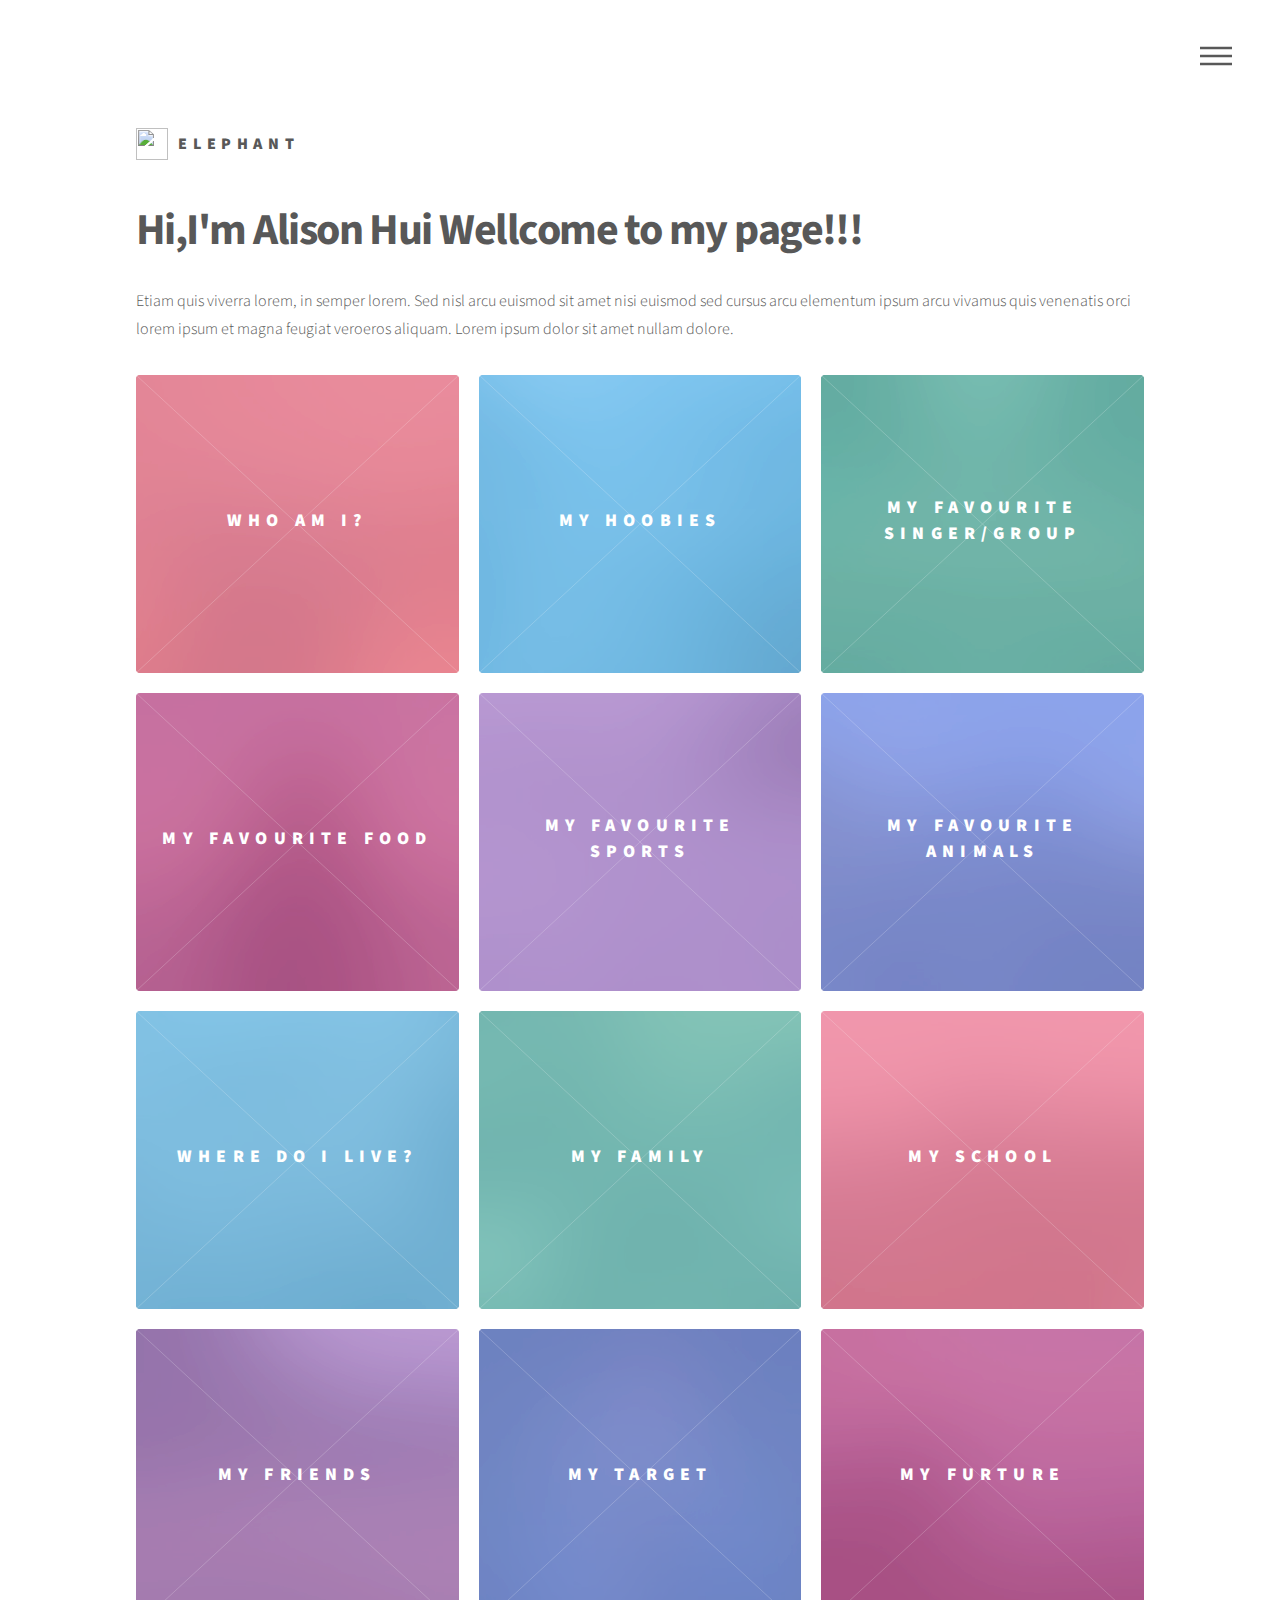
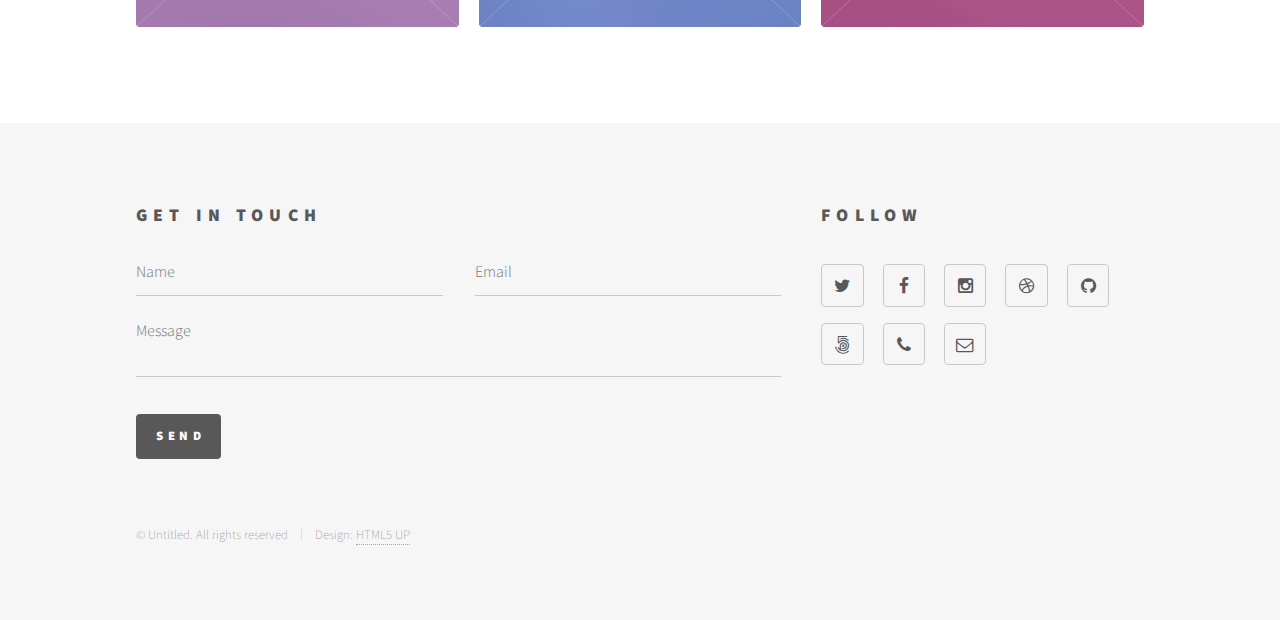
==== commit 65393951: "upload" ====
--- a/index.html
+++ b/index.html
@@ -24,7 +24,7 @@
 
 							<!-- Logo -->
 								<a href="index.html" class="logo">
-									<span class="symbol"><img src="images/logo.svg" alt="" /></span><span class="title">Phantom</span>
+									<span class="symbol"><img src="https:previews.123rf.com/images/indomercy/indomercy1301/indomercy130100185/17444872-elephant-symbol-Stock-Vector-elephant-head-tribal.jpg"alt="" /></span><span class="title">Elephant</span>
 								</a>
 
 							<!-- Nav -->
@@ -53,8 +53,9 @@
 					<div id="main">
 						<div class="inner">
 							<header>
-								<h1>This is Phantom, a free, fully responsive site<br />
-								template designed by <a href="http://html5up.net">HTML5 UP</a>.</h1>
+								<h1>Hi,I'm Alison Hui
+								Wellcome to my page!!!<br />
+								 <a href="http://html5up.net"></a></h1>
 								<p>Etiam quis viverra lorem, in semper lorem. Sed nisl arcu euismod sit amet nisi euismod sed cursus arcu elementum ipsum arcu vivamus quis venenatis orci lorem ipsum et magna feugiat veroeros aliquam. Lorem ipsum dolor sit amet nullam dolore.</p>
 							</header>
 							<section class="tiles">
@@ -63,130 +64,130 @@
 										<img src="images/pic01.jpg" alt="" />
 									</span>
 									<a href="generic.html">
-										<h2>Magna</h2>
+										<h2>Who am I?</h2>
+										<div class="content">
+											<p>I'm alison Hui.</p>
+										</div>
+									</a>
+								</article>
+								<article class="style2">
+									<span class="image">
+										<img src="images/pic02.jpg" alt="" />
+									</span>
+									<a href="generic.html">
+										<h2>My hoobies</h2>
 										<div class="content">
 											<p>Sed nisl arcu euismod sit amet nisi lorem etiam dolor veroeros et feugiat.</p>
 										</div>
 									</a>
 								</article>
+								<article class="style3">
+									<span class="image">
+										<img src="images/pic03.jpg" alt="" />
+									</span>
+									<a href="generic.html">
+										<h2>My favourite singer/group</h2>
+										<div class="content">
+											<p>Sed nisl arcu euismod sit amet nisi lorem etiam dolor veroeros et feugiat.</p>
+										</div>
+									</a>
+								</article>
+								<article class="style4">
+									<span class="image">
+										<img src="images/pic04.jpg" alt="" />
+									</span>
+									<a href="generic.html">
+										<h2>My favourite food</h2>
+										<div class="content">
+											<p>Many.</p>
+										</div>
+									</a>
+								</article>
+								<article class="style5">
+									<span class="image">
+										<img src="images/pic05.jpg" alt="" />
+									</span>
+									<a href="generic.html">
+										<h2>My favourite sports</h2>
+										<div class="content">
+											<p>swimming and boxing.</p>
+										</div>
+									</a>
+								</article>
+								<article class="style6">
+									<span class="image">
+										<img src="images/pic06.jpg" alt="" />
+									</span>
+									<a href="generic.html">
+										<h2>My favourite animals</h2>
+										<div class="content">
+											<p>Many like,elephants,dogs and cats.</p>
+										</div>
+									</a>
+								</article>
 								<article class="style2">
 									<span class="image">
-										<img src="images/pic02.jpg" alt="" />
-									</span>
-									<a href="generic.html">
-										<h2>Lorem</h2>
-										<div class="content">
-											<p>Sed nisl arcu euismod sit amet nisi lorem etiam dolor veroeros et feugiat.</p>
+										<img src="images/pic07.jpg" alt="" />
+									</span>
+									<a href="generic.html">
+										<h2>Where do I live?</h2>
+										<div class="content">
+											<p>I live in Lai Chi Kok.</p>
 										</div>
 									</a>
 								</article>
 								<article class="style3">
 									<span class="image">
-										<img src="images/pic03.jpg" alt="" />
-									</span>
-									<a href="generic.html">
-										<h2>Feugiat</h2>
-										<div class="content">
-											<p>Sed nisl arcu euismod sit amet nisi lorem etiam dolor veroeros et feugiat.</p>
+										<img src="images/pic08.jpg" alt="" />
+									</span>
+									<a href="generic.html">
+										<h2>My family </h2>
+										<div class="content">
+											<pI>A happy and warm faily.</p>
+										</div>
+									</a>
+								</article>
+								<article class="style1">
+									<span class="image">
+										<img src="images/pic09.jpg" alt="" />
+									</span>
+									<a href="generic.html">
+										<h2>My school</h2>
+										<div class="content">
+											<p>I study in UCC.</p>
+										</div>
+									</a>
+								</article>
+								<article class="style5">
+									<span class="image">
+										<img src="images/pic10.jpg" alt="" />
+									</span>
+									<a href="generic.html">
+										<h2>My friends</h2>
+										<div class="content">
+											<p>Olina,Chirsty,Tracy,Katyand bobo.</p>
+										</div>
+									</a>
+								</article>
+								<article class="style6">
+									<span class="image">
+										<img src="images/pic11.jpg" alt="" />
+									</span>
+									<a href="generic.html">
+										<h2>My target</h2>
+										<div class="content">
+											<p>My Math exam can pass.</p>
 										</div>
 									</a>
 								</article>
 								<article class="style4">
 									<span class="image">
-										<img src="images/pic04.jpg" alt="" />
-									</span>
-									<a href="generic.html">
-										<h2>Tempus</h2>
-										<div class="content">
-											<p>Sed nisl arcu euismod sit amet nisi lorem etiam dolor veroeros et feugiat.</p>
-										</div>
-									</a>
-								</article>
-								<article class="style5">
-									<span class="image">
-										<img src="images/pic05.jpg" alt="" />
-									</span>
-									<a href="generic.html">
-										<h2>Aliquam</h2>
-										<div class="content">
-											<p>Sed nisl arcu euismod sit amet nisi lorem etiam dolor veroeros et feugiat.</p>
-										</div>
-									</a>
-								</article>
-								<article class="style6">
-									<span class="image">
-										<img src="images/pic06.jpg" alt="" />
-									</span>
-									<a href="generic.html">
-										<h2>Veroeros</h2>
-										<div class="content">
-											<p>Sed nisl arcu euismod sit amet nisi lorem etiam dolor veroeros et feugiat.</p>
-										</div>
-									</a>
-								</article>
-								<article class="style2">
-									<span class="image">
-										<img src="images/pic07.jpg" alt="" />
-									</span>
-									<a href="generic.html">
-										<h2>Ipsum</h2>
-										<div class="content">
-											<p>Sed nisl arcu euismod sit amet nisi lorem etiam dolor veroeros et feugiat.</p>
-										</div>
-									</a>
-								</article>
-								<article class="style3">
-									<span class="image">
-										<img src="images/pic08.jpg" alt="" />
-									</span>
-									<a href="generic.html">
-										<h2>Dolor</h2>
-										<div class="content">
-											<p>Sed nisl arcu euismod sit amet nisi lorem etiam dolor veroeros et feugiat.</p>
-										</div>
-									</a>
-								</article>
-								<article class="style1">
-									<span class="image">
-										<img src="images/pic09.jpg" alt="" />
-									</span>
-									<a href="generic.html">
-										<h2>Nullam</h2>
-										<div class="content">
-											<p>Sed nisl arcu euismod sit amet nisi lorem etiam dolor veroeros et feugiat.</p>
-										</div>
-									</a>
-								</article>
-								<article class="style5">
-									<span class="image">
-										<img src="images/pic10.jpg" alt="" />
-									</span>
-									<a href="generic.html">
-										<h2>Ultricies</h2>
-										<div class="content">
-											<p>Sed nisl arcu euismod sit amet nisi lorem etiam dolor veroeros et feugiat.</p>
-										</div>
-									</a>
-								</article>
-								<article class="style6">
-									<span class="image">
-										<img src="images/pic11.jpg" alt="" />
-									</span>
-									<a href="generic.html">
-										<h2>Dictum</h2>
-										<div class="content">
-											<p>Sed nisl arcu euismod sit amet nisi lorem etiam dolor veroeros et feugiat.</p>
-										</div>
-									</a>
-								</article>
-								<article class="style4">
-									<span class="image">
 										<img src="images/pic12.jpg" alt="" />
 									</span>
 									<a href="generic.html">
-										<h2>Pretium</h2>
-										<div class="content">
-											<p>Sed nisl arcu euismod sit amet nisi lorem etiam dolor veroeros et feugiat.</p>
+										<h2>My furture</h2>
+										<div class="content">
+											<p>I want to be a vet .</p>
 										</div>
 									</a>
 								</article>
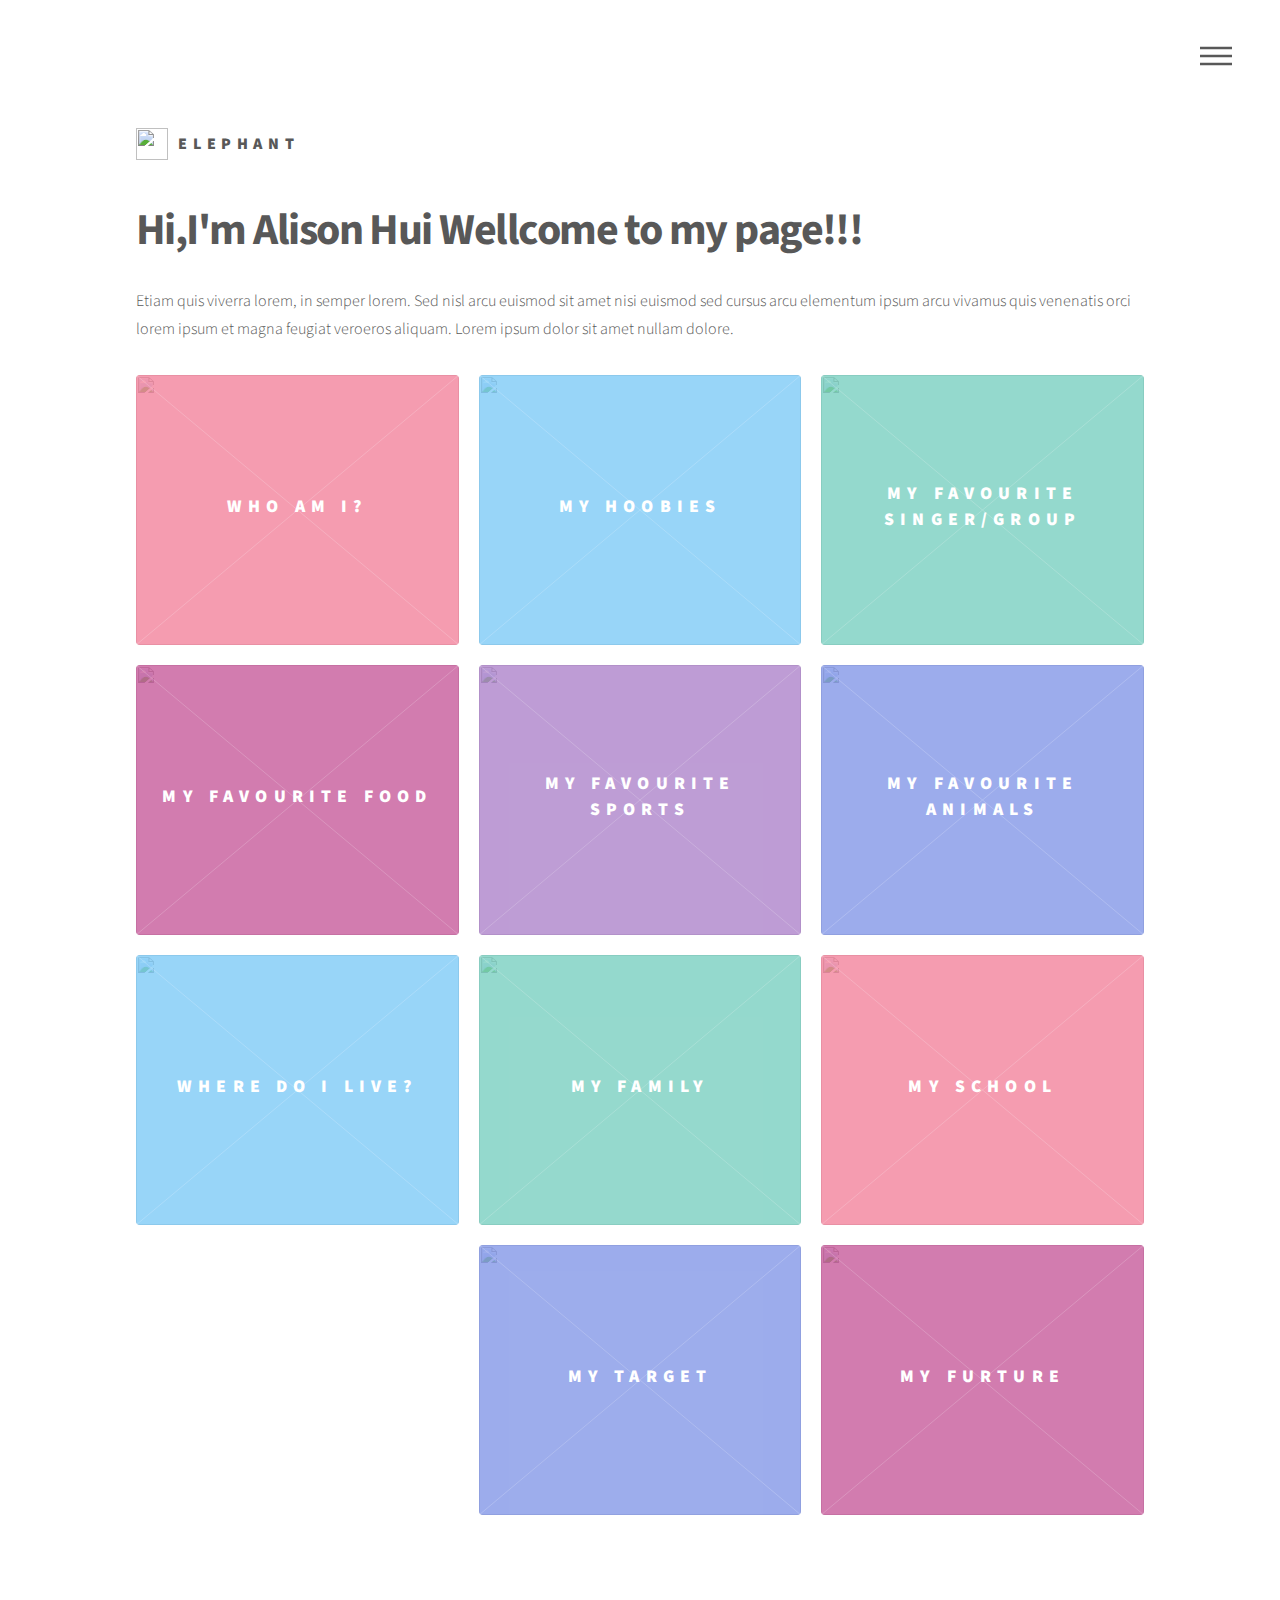
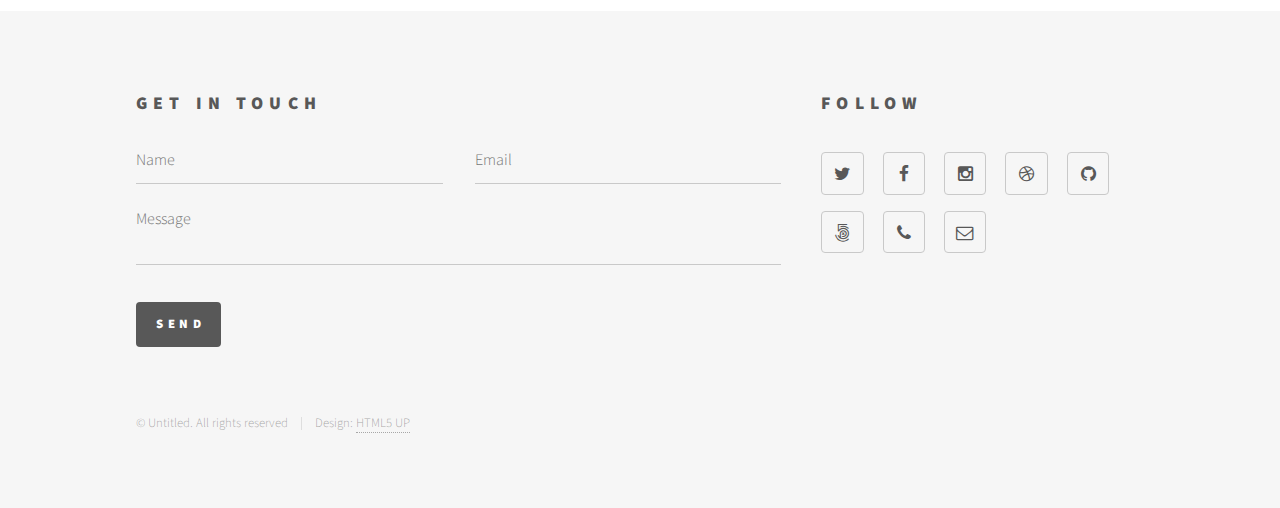
==== commit 110a0b85: "upload" ====
--- a/index.html
+++ b/index.html
@@ -24,7 +24,7 @@
 
 							<!-- Logo -->
 								<a href="index.html" class="logo">
-									<span class="symbol"><img src="https:previews.123rf.com/images/indomercy/indomercy1301/indomercy130100185/17444872-elephant-symbol-Stock-Vector-elephant-head-tribal.jpg"alt="" /></span><span class="title">Elephant</span>
+									<span class="symbol"><img src="http://www.iconsdb.com/icons/preview/black/elephant-6-xxl.png"alt="" /></span><span class="title">Elephant</span>
 								</a>
 
 							<!-- Nav -->
@@ -61,7 +61,7 @@
 							<section class="tiles">
 								<article class="style1">
 									<span class="image">
-										<img src="images/pic01.jpg" alt="" />
+										<img src="http://static1.squarespace.com/static/54c6abc2e4b0757c9b7a16e2/t/5502d959e4b0c6d6af1fce14/1426250076245/people.jpg" alt="" width="300" height="270"/>
 									</span>
 									<a href="generic.html">
 										<h2>Who am I?</h2>
@@ -72,29 +72,31 @@
 								</article>
 								<article class="style2">
 									<span class="image">
-										<img src="images/pic02.jpg" alt="" />
+										<img src="http://www.dynamoboxing.co.uk/images/boxing_img.jpg" alt=""width="300"height="270"/>
 									</span>
 									<a href="generic.html">
 										<h2>My hoobies</h2>
 										<div class="content">
-											<p>Sed nisl arcu euismod sit amet nisi lorem etiam dolor veroeros et feugiat.</p>
+											<p>i have a lot of hobbies like swimming,boxing....</p>
 										</div>
 									</a>
 								</article>
 								<article class="style3">
 									<span class="image">
-										<img src="images/pic03.jpg" alt="" />
+										<img src="http://i.imgur.com/ZQhhxuB.jpg
+									" alt=""width="
+										300"height="270" />
 									</span>
 									<a href="generic.html">
 										<h2>My favourite singer/group</h2>
 										<div class="content">
-											<p>Sed nisl arcu euismod sit amet nisi lorem etiam dolor veroeros et feugiat.</p>
+											<p>My favourite siger/group are apink and Jinny Ng.</p>
 										</div>
 									</a>
 								</article>
 								<article class="style4">
 									<span class="image">
-										<img src="images/pic04.jpg" alt="" />
+										<img src="http://www.emagasia.com/wp-content/uploads/korean-seaweed-soup.jpg" alt=""width="300" height="270"/>
 									</span>
 									<a href="generic.html">
 										<h2>My favourite food</h2>
@@ -105,7 +107,7 @@
 								</article>
 								<article class="style5">
 									<span class="image">
-										<img src="images/pic05.jpg" alt="" />
+										<img src="https://upload.wikimedia.org/wikipedia/commons/2/29/33_ACPS_Atlanta_1996_Swimming_Jeff_Hardy.jpg" alt=""width="300" height="270" />
 									</span>
 									<a href="generic.html">
 										<h2>My favourite sports</h2>
@@ -116,7 +118,7 @@
 								</article>
 								<article class="style6">
 									<span class="image">
-										<img src="images/pic06.jpg" alt="" />
+										<img src="http://cdn1.theodysseyonline.com/files/2015/12/20/635862412743283503283987057_happy%20dog.jpg" alt=""width="300" height="270" />
 									</span>
 									<a href="generic.html">
 										<h2>My favourite animals</h2>
@@ -127,7 +129,7 @@
 								</article>
 								<article class="style2">
 									<span class="image">
-										<img src="images/pic07.jpg" alt="" />
+										<img src="http://mtr.hk365day.com/images/TSL/LCKTT.JPG" alt=""width="300" height="270"/>
 									</span>
 									<a href="generic.html">
 										<h2>Where do I live?</h2>
@@ -138,7 +140,7 @@
 								</article>
 								<article class="style3">
 									<span class="image">
-										<img src="images/pic08.jpg" alt="" />
+										<img src="http://previews.123rf.com/images/altanaka/altanaka1509/altanaka150900049/44757397-Happy-family-standing-on-the-beach-at-the-sunset-time-They-keep-the-letters-forming-the-word-family--Stock-Photo.jpg" alt=""width="300" height="270"/>
 									</span>
 									<a href="generic.html">
 										<h2>My family </h2>
@@ -149,7 +151,7 @@
 								</article>
 								<article class="style1">
 									<span class="image">
-										<img src="images/pic09.jpg" alt="" />
+										<img src="http://www.ucc.edu.hk/upload/s033/subject/s3/uccmedia/ucclogo.gif" alt=""width="300" height="270" />
 									</span>
 									<a href="generic.html">
 										<h2>My school</h2>
@@ -160,18 +162,18 @@
 								</article>
 								<article class="style5">
 									<span class="image">
-										<img src="images/pic10.jpg" alt="" />
+										<img src="http://bethedifference.today/wp-content/uploads/2015/09/Friends.jpg" alt="" />
 									</span>
 									<a href="generic.html">
 										<h2>My friends</h2>
 										<div class="content">
-											<p>Olina,Chirsty,Tracy,Katyand bobo.</p>
+											<p>Olina,Chirsty,Tracy,Katyand Bobo.</p>
 										</div>
 									</a>
 								</article>
 								<article class="style6">
 									<span class="image">
-										<img src="images/pic11.jpg" alt="" />
+										<img src="http://www.firstaidforfree.com/wp-content/uploads/2014/01/FirstAidExam.jpg" alt=""width="300" height="270"/>
 									</span>
 									<a href="generic.html">
 										<h2>My target</h2>
@@ -182,7 +184,7 @@
 								</article>
 								<article class="style4">
 									<span class="image">
-										<img src="images/pic12.jpg" alt="" />
+										<img src="http://greenfieldpetvet.com/clients/17122/images/slideshows/52611/Vet1.jpg" alt="" width="300"/height="270">
 									</span>
 									<a href="generic.html">
 										<h2>My furture</h2>
